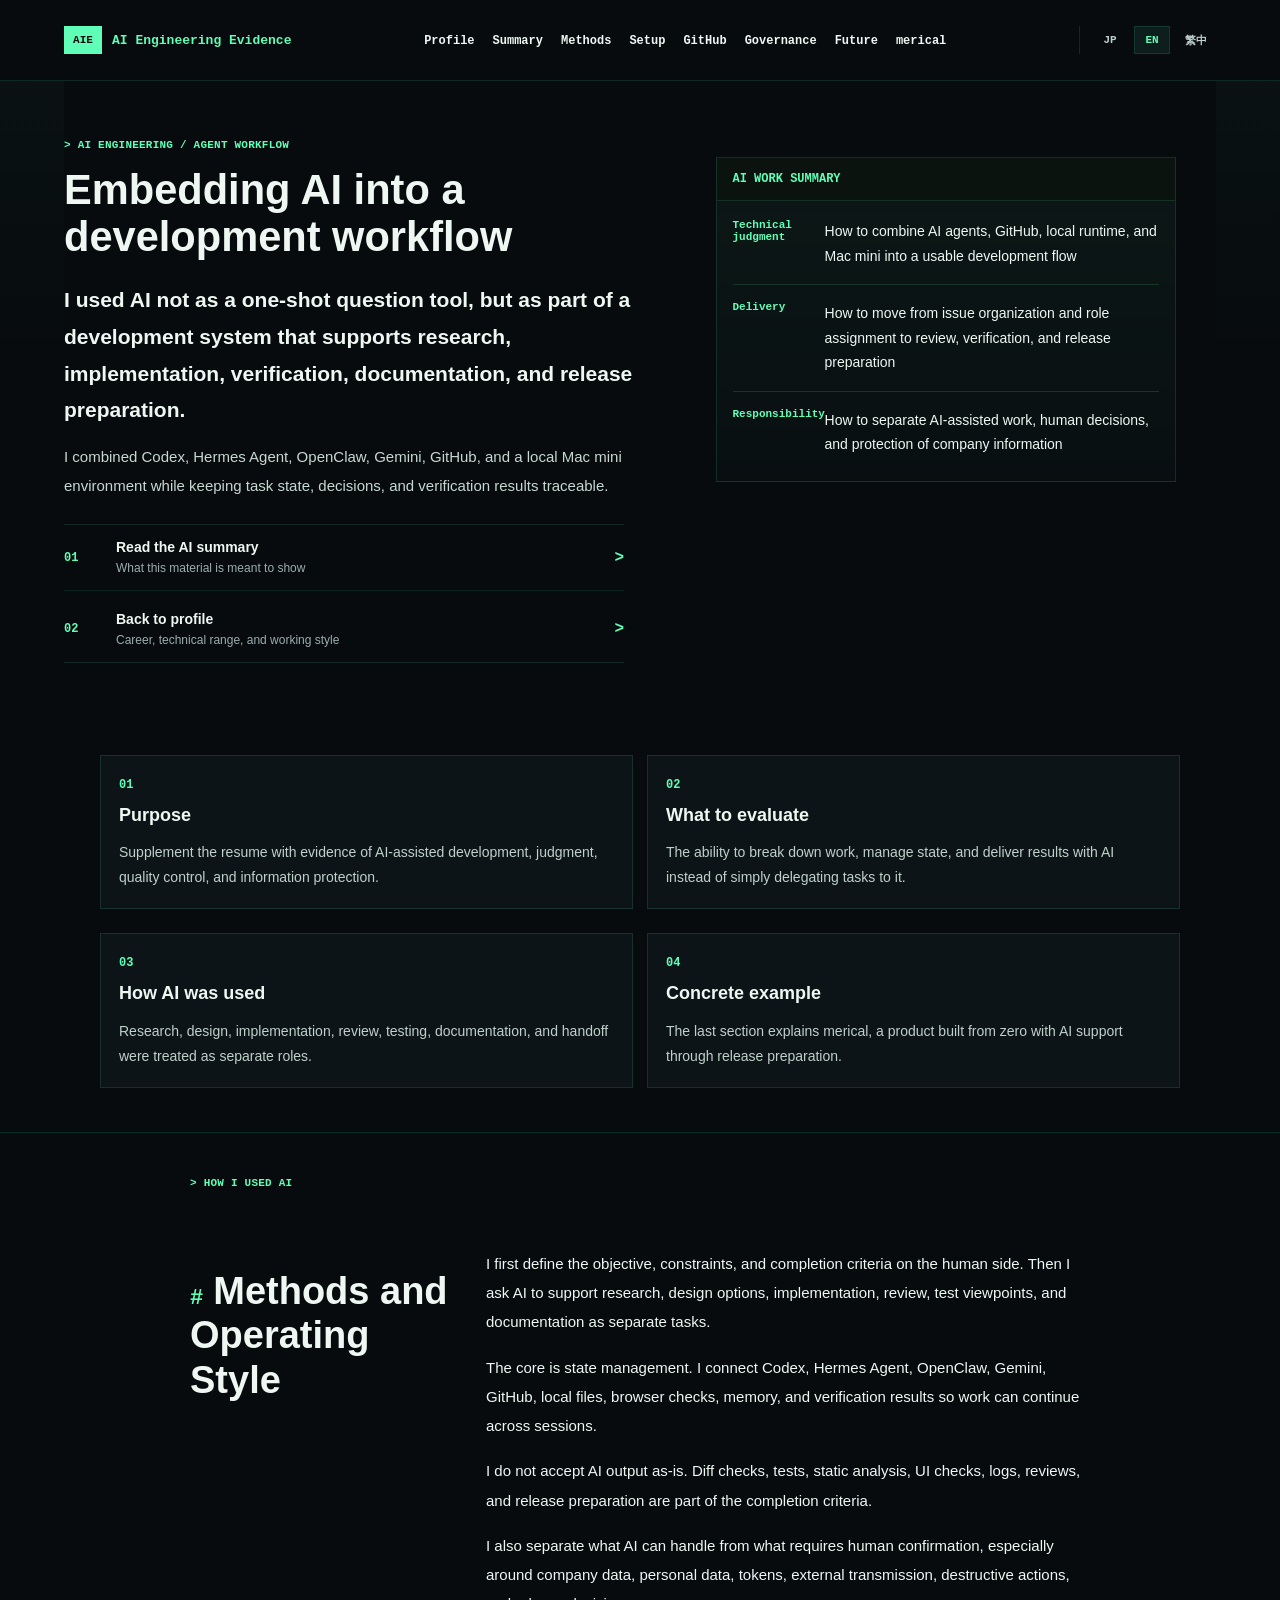
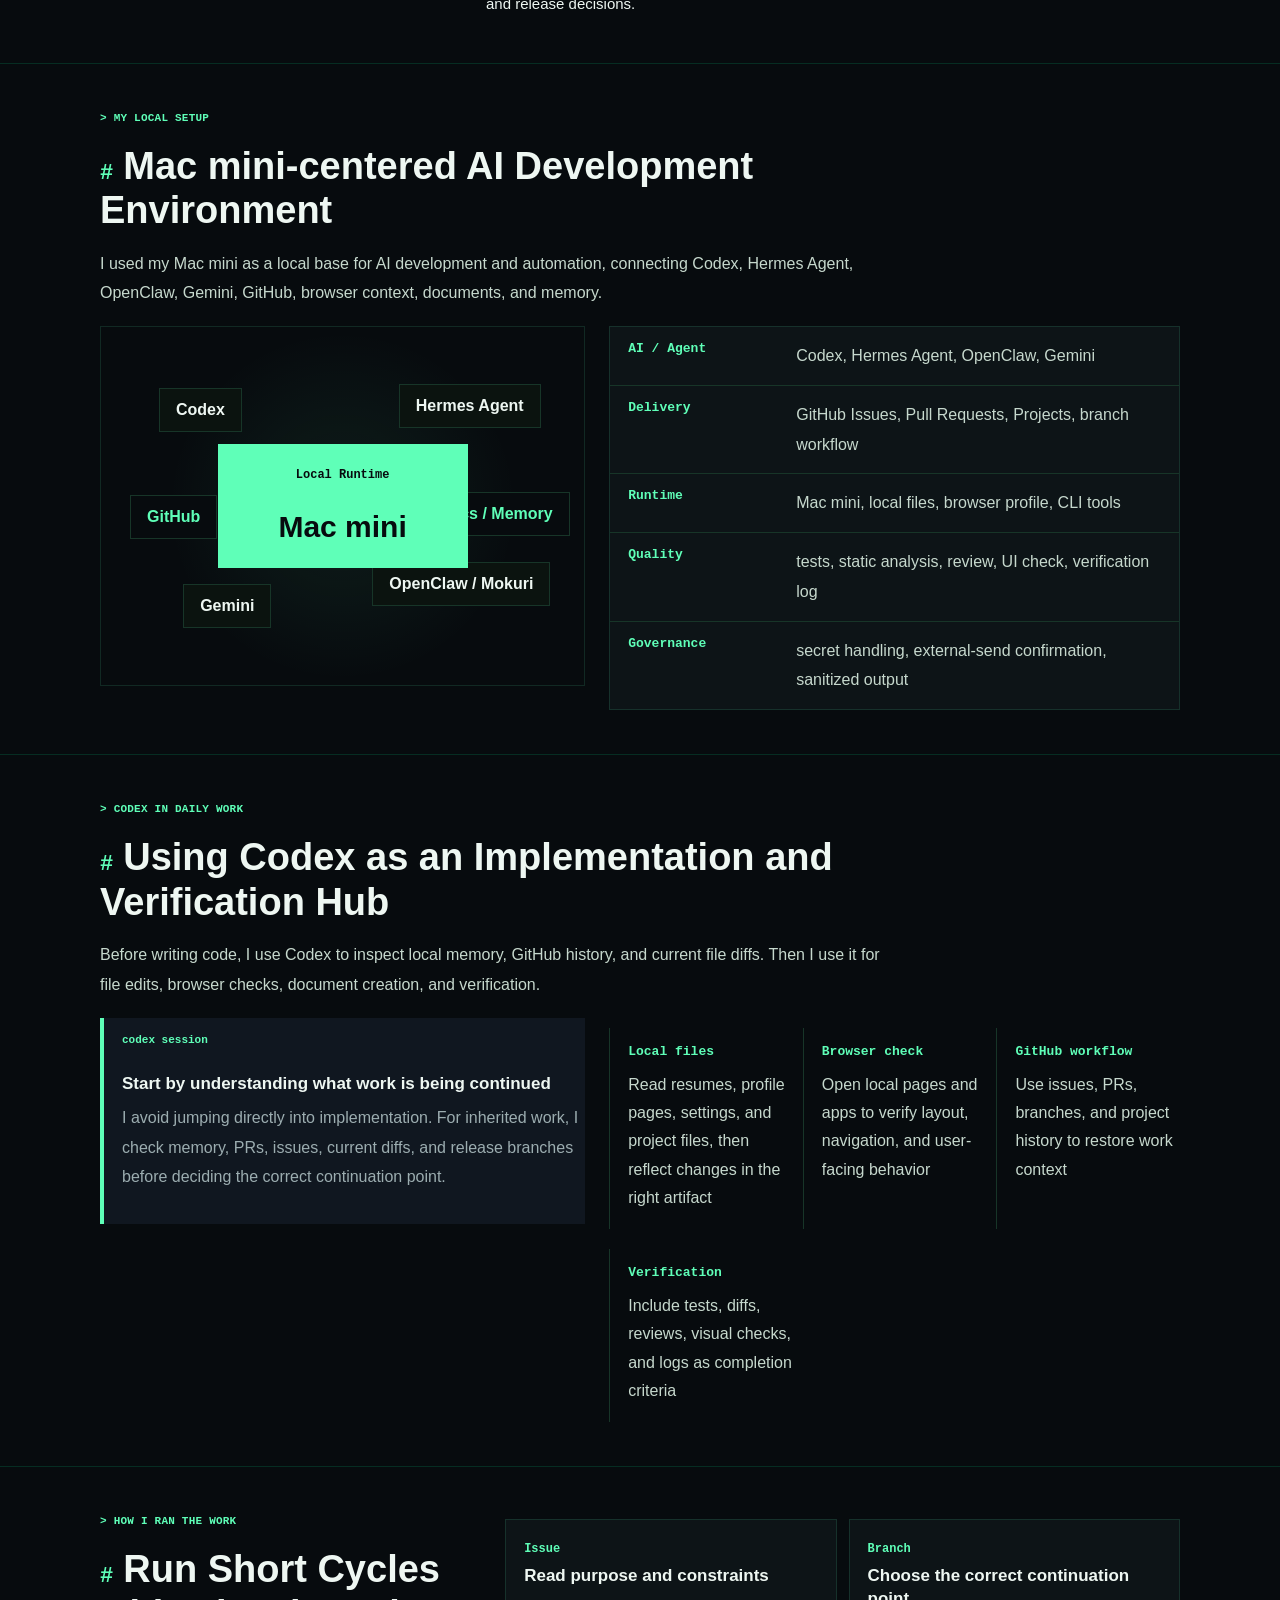
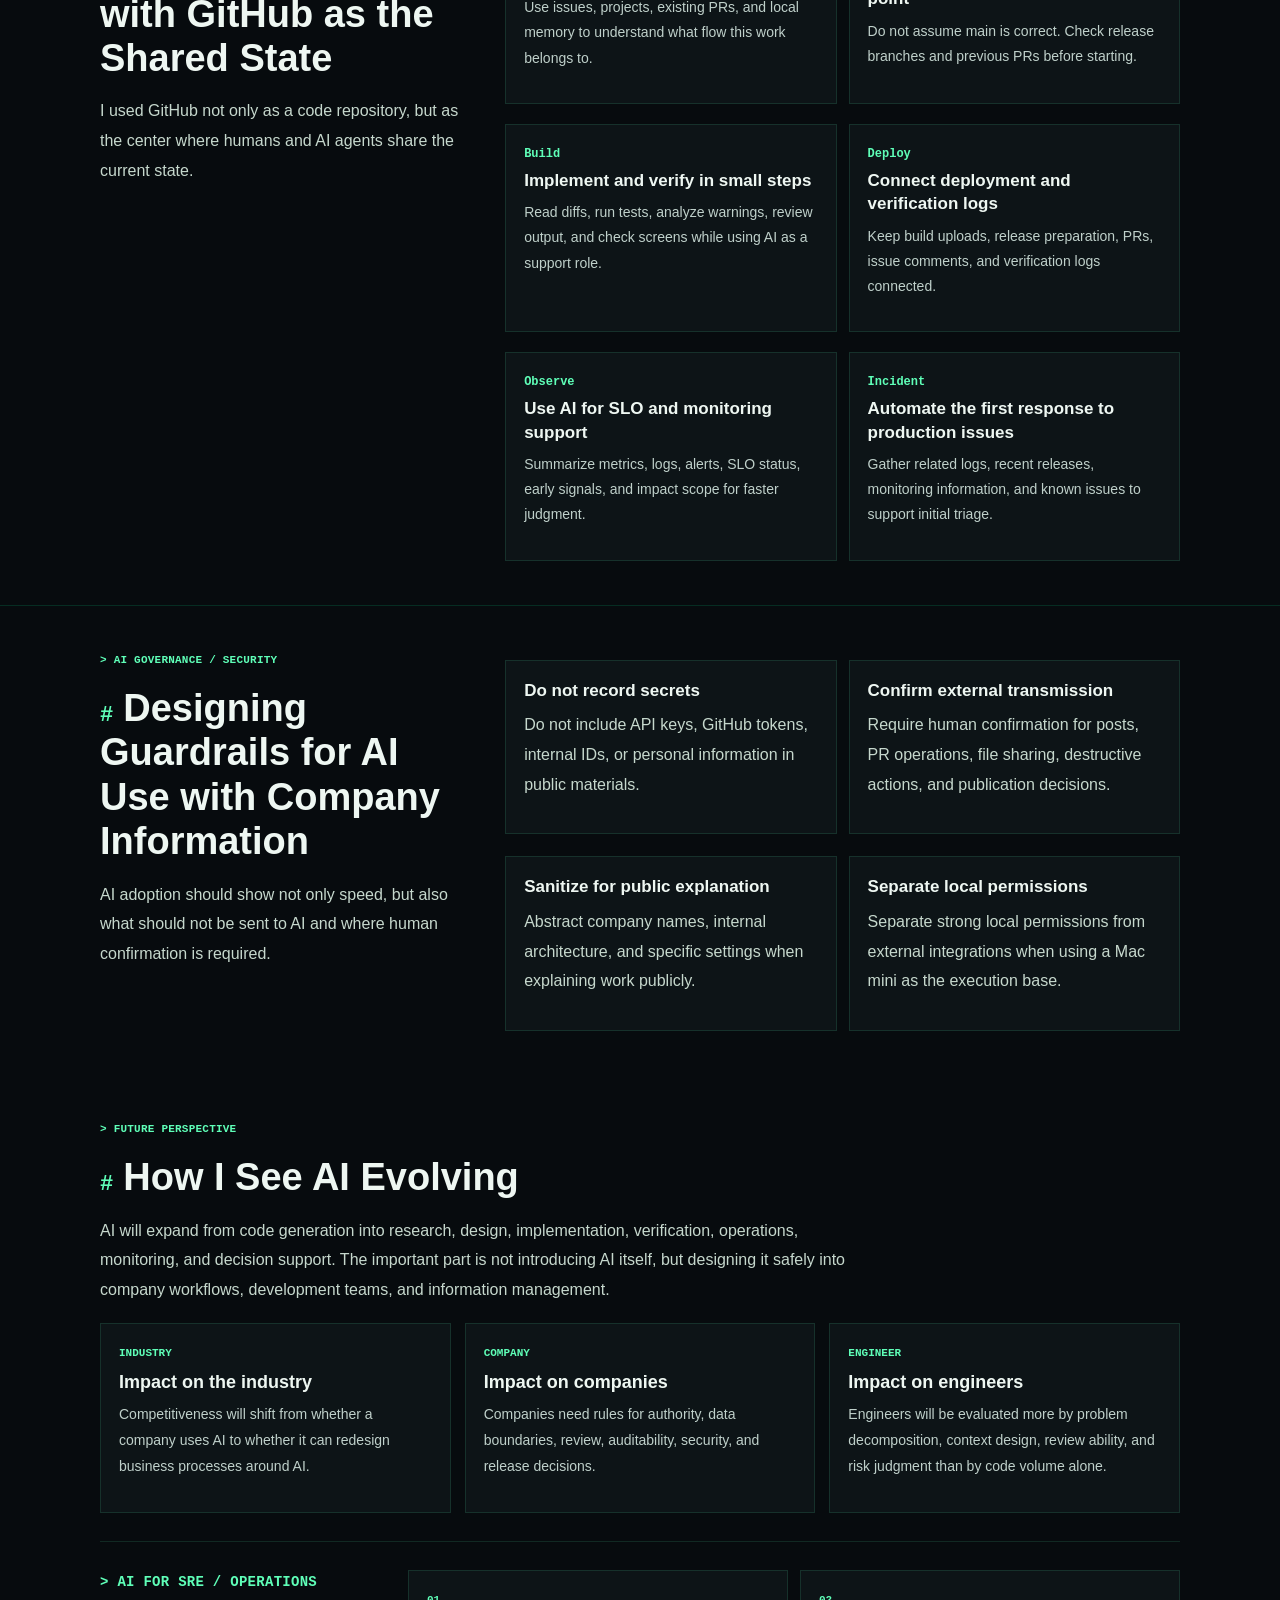
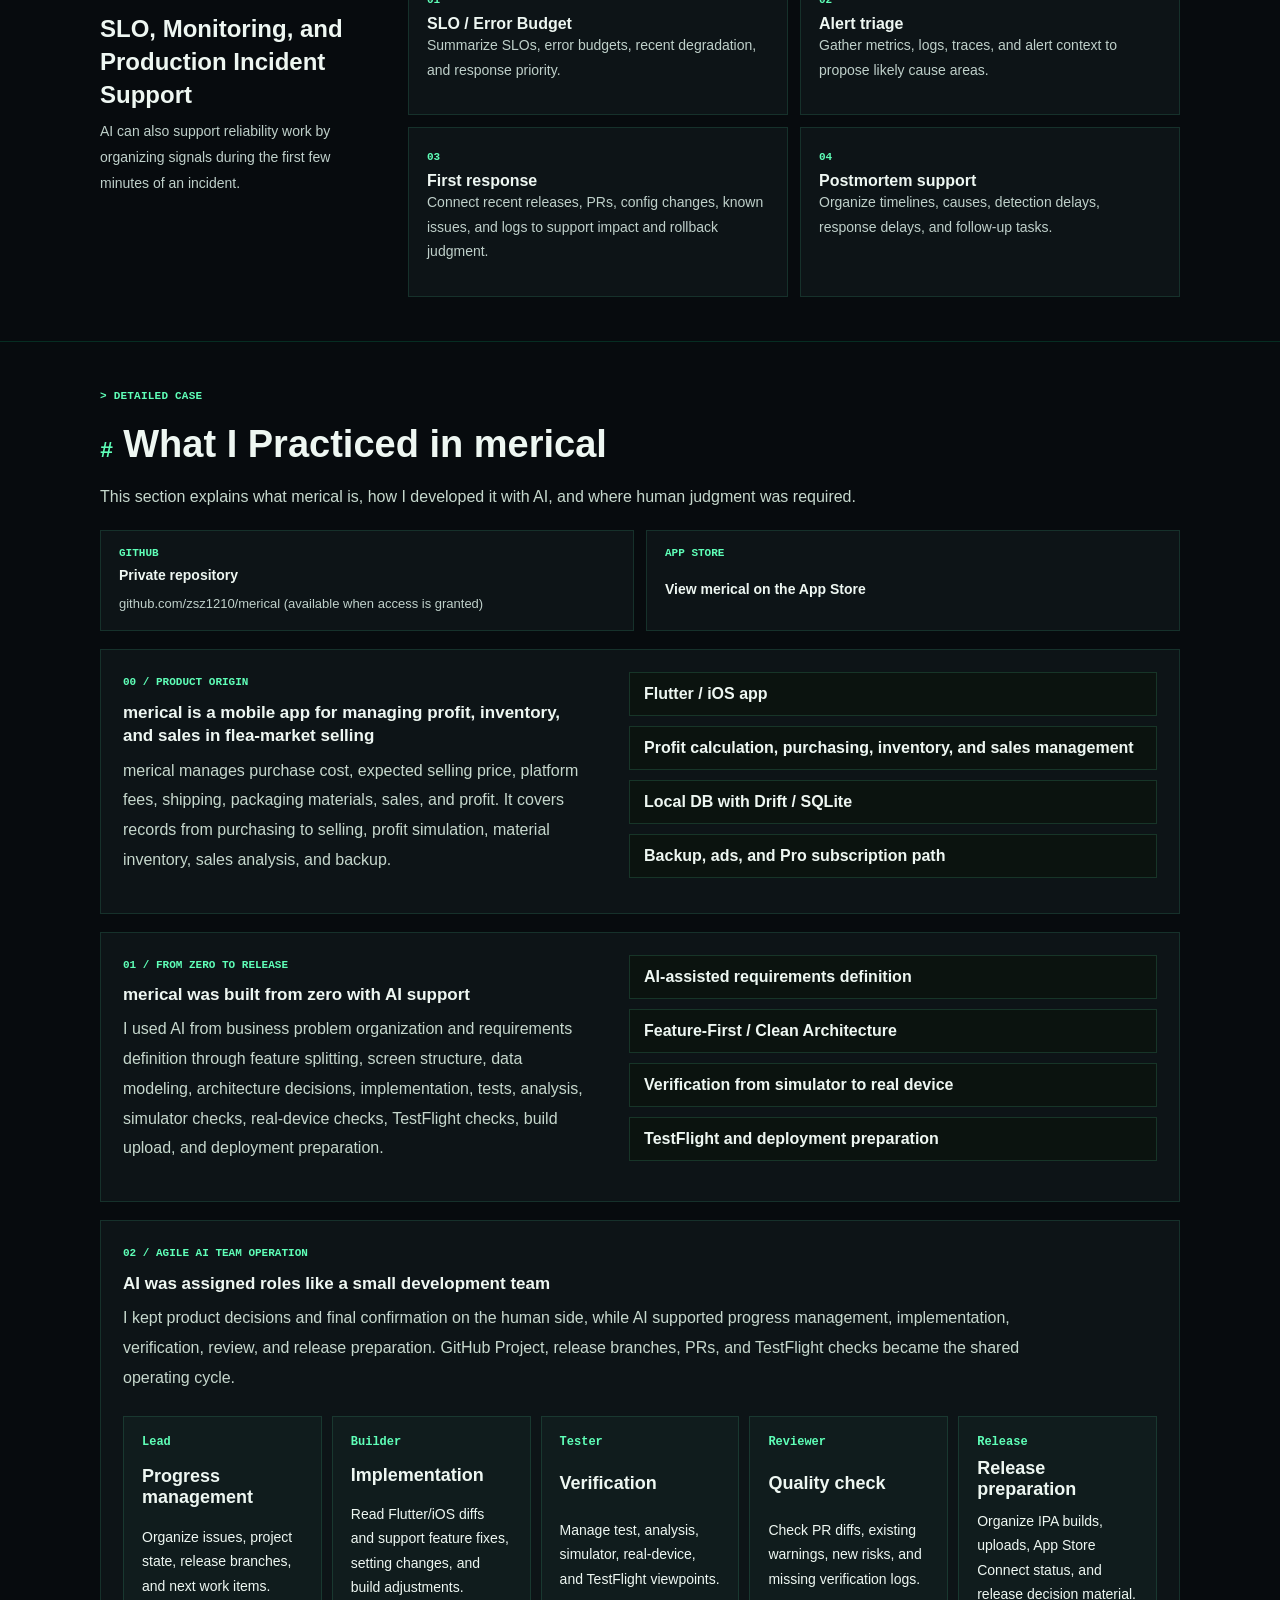
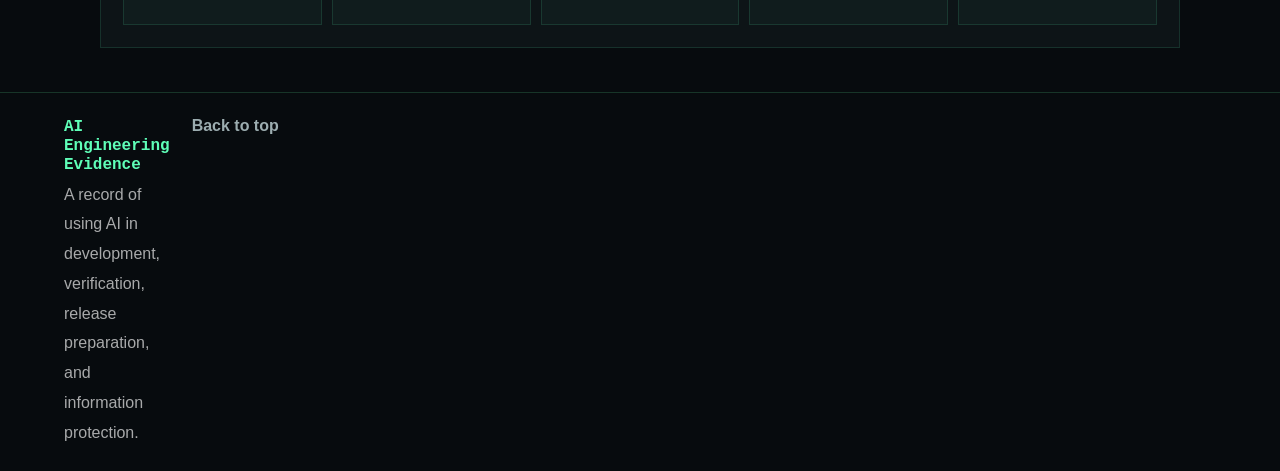
==== ai-en.html @ ec6e6b6d "Add English and Traditional Chinese pages" ====
<!doctype html>
<html lang="en">
  <head>
    <meta charset="utf-8">
    <meta name="viewport" content="width=device-width, initial-scale=1">
    <title>AI Engineering Evidence | Development Workflow and Practical Record</title>
    <meta
      name="description"
      content="A practical record of using AI agents, GitHub, Mac mini, Codex, and local workflows to support development, quality verification, releases, and information protection."
    >
    <meta name="robots" content="noindex,nofollow">
    <link rel="stylesheet" href="./styles.css?v=2">
  </head>
  <body class="portfolio-redesign ai-redesign lang-en">
    <header class="site-header">
      <a class="brand" href="./index-en.html" aria-label="Back to profile">
        <span class="brand-mark">AIE</span>
        <span>AI Engineering Evidence</span>
      </a>
      <nav class="nav" aria-label="Primary navigation">
        <a href="./index-en.html">Profile</a>
        <a href="#summary">Summary</a>
        <a href="#methods">Methods</a>
        <a href="#architecture">Setup</a>
        <a href="#delivery">GitHub</a>
        <a href="#governance">Governance</a>
        <a href="#future">Future</a>
        <a href="#cases">merical</a>
      </nav>
      <nav class="language-switch" aria-label="Language switch">
        <a href="./ai.html">JP</a>
        <a aria-current="page" href="./ai-en.html">EN</a>
        <a href="./ai-zh.html">繁中</a>
      </nav>
    </header>

    <main id="top">
      <section class="hero" aria-labelledby="hero-title">
        <div class="hero-copy">
          <p class="eyebrow">AI Engineering / Agent Workflow</p>
          <h1 id="hero-title">Embedding AI into a development workflow</h1>
          <p class="hero-intro">
            I used AI not as a one-shot question tool, but as part of a development system
            that supports research, implementation, verification, documentation, and release preparation.
          </p>
          <p class="lead">
            I combined Codex, Hermes Agent, OpenClaw, Gemini, GitHub, and a local Mac mini environment
            while keeping task state, decisions, and verification results traceable.
          </p>
          <nav class="profile-entry" aria-label="Recommended reading order">
            <a href="#summary">
              <span>01</span>
              <strong>Read the AI summary</strong>
              <small>What this material is meant to show</small>
            </a>
            <a href="./index-en.html">
              <span>02</span>
              <strong>Back to profile</strong>
              <small>Career, technical range, and working style</small>
            </a>
          </nav>
        </div>

        <aside class="terminal-panel" aria-label="AI workflow summary">
          <div class="terminal-bar">
            <strong>ai work summary</strong>
          </div>
          <dl class="worklog-list">
            <div>
              <dt>Technical judgment</dt>
              <dd>How to combine AI agents, GitHub, local runtime, and Mac mini into a usable development flow</dd>
            </div>
            <div>
              <dt>Delivery</dt>
              <dd>How to move from issue organization and role assignment to review, verification, and release preparation</dd>
            </div>
            <div>
              <dt>Responsibility</dt>
              <dd>How to separate AI-assisted work, human decisions, and protection of company information</dd>
            </div>
          </dl>
        </aside>
      </section>

      <section id="summary" class="signal-band" aria-label="Material summary">
        <article>
          <span>01</span>
          <strong>Purpose</strong>
          <p>Supplement the resume with evidence of AI-assisted development, judgment, quality control, and information protection.</p>
        </article>
        <article>
          <span>02</span>
          <strong>What to evaluate</strong>
          <p>The ability to break down work, manage state, and deliver results with AI instead of simply delegating tasks to it.</p>
        </article>
        <article>
          <span>03</span>
          <strong>How AI was used</strong>
          <p>Research, design, implementation, review, testing, documentation, and handoff were treated as separate roles.</p>
        </article>
        <article>
          <span>04</span>
          <strong>Concrete example</strong>
          <p>The last section explains merical, a product built from zero with AI support through release preparation.</p>
        </article>
      </section>

      <section id="methods" class="section overview-section" aria-labelledby="methods-title">
        <div class="section-inner reading-layout">
          <p class="eyebrow">How I used AI</p>
          <h2 id="methods-title">Methods and Operating Style</h2>
          <div class="article-body">
            <p>
              I first define the objective, constraints, and completion criteria on the human side.
              Then I ask AI to support research, design options, implementation, review, test viewpoints, and documentation as separate tasks.
            </p>
            <p>
              The core is state management. I connect Codex, Hermes Agent, OpenClaw, Gemini, GitHub,
              local files, browser checks, memory, and verification results so work can continue across sessions.
            </p>
            <p>
              I do not accept AI output as-is. Diff checks, tests, static analysis, UI checks, logs,
              reviews, and release preparation are part of the completion criteria.
            </p>
            <p>
              I also separate what AI can handle from what requires human confirmation, especially around company data,
              personal data, tokens, external transmission, destructive actions, and release decisions.
            </p>
          </div>
        </div>
      </section>

      <section id="architecture" class="section architecture-section" aria-labelledby="architecture-title">
        <div class="section-inner">
          <div class="section-heading wide">
            <p class="eyebrow">My local setup</p>
            <h2 id="architecture-title">Mac mini-centered AI Development Environment</h2>
            <p>
              I used my Mac mini as a local base for AI development and automation,
              connecting Codex, Hermes Agent, OpenClaw, Gemini, GitHub, browser context, documents, and memory.
            </p>
          </div>

          <div class="architecture-grid">
            <figure class="system-map" aria-label="AI development architecture map">
              <div class="map-core">
                <span>Local Runtime</span>
                <strong>Mac mini</strong>
              </div>
              <div class="map-item item-a">Codex</div>
              <div class="map-item item-b">Hermes Agent</div>
              <div class="map-item item-c">OpenClaw / Mokuri</div>
              <div class="map-item item-d">Gemini</div>
              <div class="map-item item-e">GitHub</div>
              <div class="map-item item-f">Docs / Memory</div>
            </figure>

            <div class="stack-table" role="table" aria-label="AI workflow stack">
              <div role="row">
                <strong role="cell">AI / Agent</strong>
                <span role="cell">Codex, Hermes Agent, OpenClaw, Gemini</span>
              </div>
              <div role="row">
                <strong role="cell">Delivery</strong>
                <span role="cell">GitHub Issues, Pull Requests, Projects, branch workflow</span>
              </div>
              <div role="row">
                <strong role="cell">Runtime</strong>
                <span role="cell">Mac mini, local files, browser profile, CLI tools</span>
              </div>
              <div role="row">
                <strong role="cell">Quality</strong>
                <span role="cell">tests, static analysis, review, UI check, verification log</span>
              </div>
              <div role="row">
                <strong role="cell">Governance</strong>
                <span role="cell">secret handling, external-send confirmation, sanitized output</span>
              </div>
            </div>
          </div>
        </div>
      </section>

      <section id="codex" class="section codex-section" aria-labelledby="codex-title">
        <div class="section-inner">
          <div class="section-heading wide">
            <p class="eyebrow">Codex in daily work</p>
            <h2 id="codex-title">Using Codex as an Implementation and Verification Hub</h2>
            <p>
              Before writing code, I use Codex to inspect local memory, GitHub history, and current file diffs.
              Then I use it for file edits, browser checks, document creation, and verification.
            </p>
          </div>

          <div class="codex-layout">
            <article class="codex-card primary-card">
              <span class="file-label">codex session</span>
              <h3>Start by understanding what work is being continued</h3>
              <p>
                I avoid jumping directly into implementation. For inherited work, I check memory, PRs, issues,
                current diffs, and release branches before deciding the correct continuation point.
              </p>
            </article>

            <div class="codex-uses">
              <article>
                <strong>Local files</strong>
                <span>Read resumes, profile pages, settings, and project files, then reflect changes in the right artifact</span>
              </article>
              <article>
                <strong>Browser check</strong>
                <span>Open local pages and apps to verify layout, navigation, and user-facing behavior</span>
              </article>
              <article>
                <strong>GitHub workflow</strong>
                <span>Use issues, PRs, branches, and project history to restore work context</span>
              </article>
              <article>
                <strong>Verification</strong>
                <span>Include tests, diffs, reviews, visual checks, and logs as completion criteria</span>
              </article>
            </div>
          </div>
        </div>
      </section>

      <section id="delivery" class="section delivery-section" aria-labelledby="delivery-title">
        <div class="section-inner two-column">
          <div class="section-heading sticky-note">
            <p class="eyebrow">How I ran the work</p>
            <h2 id="delivery-title">Run Short Cycles with GitHub as the Shared State</h2>
            <p>
              I used GitHub not only as a code repository, but as the center where humans and AI agents share the current state.
            </p>
          </div>

          <ol class="workflow">
            <li>
              <span>Issue</span>
              <h3>Read purpose and constraints</h3>
              <p>Use issues, projects, existing PRs, and local memory to understand what flow this work belongs to.</p>
            </li>
            <li>
              <span>Branch</span>
              <h3>Choose the correct continuation point</h3>
              <p>Do not assume main is correct. Check release branches and previous PRs before starting.</p>
            </li>
            <li>
              <span>Build</span>
              <h3>Implement and verify in small steps</h3>
              <p>Read diffs, run tests, analyze warnings, review output, and check screens while using AI as a support role.</p>
            </li>
            <li>
              <span>Deploy</span>
              <h3>Connect deployment and verification logs</h3>
              <p>Keep build uploads, release preparation, PRs, issue comments, and verification logs connected.</p>
            </li>
            <li>
              <span>Observe</span>
              <h3>Use AI for SLO and monitoring support</h3>
              <p>Summarize metrics, logs, alerts, SLO status, early signals, and impact scope for faster judgment.</p>
            </li>
            <li>
              <span>Incident</span>
              <h3>Automate the first response to production issues</h3>
              <p>Gather related logs, recent releases, monitoring information, and known issues to support initial triage.</p>
            </li>
          </ol>
        </div>
      </section>

      <section id="governance" class="section governance-section" aria-labelledby="governance-title">
        <div class="section-inner two-column">
          <div class="section-heading sticky-note">
            <p class="eyebrow">AI governance / security</p>
            <h2 id="governance-title">Designing Guardrails for AI Use with Company Information</h2>
            <p>
              AI adoption should show not only speed, but also what should not be sent to AI
              and where human confirmation is required.
            </p>
          </div>

          <div class="rule-list">
            <article>
              <h3>Do not record secrets</h3>
              <p>Do not include API keys, GitHub tokens, internal IDs, or personal information in public materials.</p>
            </article>
            <article>
              <h3>Confirm external transmission</h3>
              <p>Require human confirmation for posts, PR operations, file sharing, destructive actions, and publication decisions.</p>
            </article>
            <article>
              <h3>Sanitize for public explanation</h3>
              <p>Abstract company names, internal architecture, and specific settings when explaining work publicly.</p>
            </article>
            <article>
              <h3>Separate local permissions</h3>
              <p>Separate strong local permissions from external integrations when using a Mac mini as the execution base.</p>
            </article>
          </div>
        </div>
      </section>

      <section id="future" class="section future-section" aria-labelledby="future-title">
        <div class="section-inner">
          <div class="section-heading wide">
            <p class="eyebrow">Future perspective</p>
            <h2 id="future-title">How I See AI Evolving</h2>
            <p>
              AI will expand from code generation into research, design, implementation, verification,
              operations, monitoring, and decision support. The important part is not introducing AI itself,
              but designing it safely into company workflows, development teams, and information management.
            </p>
          </div>

          <div class="future-grid">
            <article>
              <span>Industry</span>
              <h3>Impact on the industry</h3>
              <p>Competitiveness will shift from whether a company uses AI to whether it can redesign business processes around AI.</p>
            </article>
            <article>
              <span>Company</span>
              <h3>Impact on companies</h3>
              <p>Companies need rules for authority, data boundaries, review, auditability, security, and release decisions.</p>
            </article>
            <article>
              <span>Engineer</span>
              <h3>Impact on engineers</h3>
              <p>Engineers will be evaluated more by problem decomposition, context design, review ability, and risk judgment than by code volume alone.</p>
            </article>
          </div>

          <div class="future-sre">
            <div class="section-heading">
              <p class="eyebrow">AI for SRE / Operations</p>
              <h3>SLO, Monitoring, and Production Incident Support</h3>
              <p>
                AI can also support reliability work by organizing signals during the first few minutes of an incident.
              </p>
            </div>

            <div class="sre-use-cases">
              <article>
                <span>01</span>
                <h4>SLO / Error Budget</h4>
                <p>Summarize SLOs, error budgets, recent degradation, and response priority.</p>
              </article>
              <article>
                <span>02</span>
                <h4>Alert triage</h4>
                <p>Gather metrics, logs, traces, and alert context to propose likely cause areas.</p>
              </article>
              <article>
                <span>03</span>
                <h4>First response</h4>
                <p>Connect recent releases, PRs, config changes, known issues, and logs to support impact and rollback judgment.</p>
              </article>
              <article>
                <span>04</span>
                <h4>Postmortem support</h4>
                <p>Organize timelines, causes, detection delays, response delays, and follow-up tasks.</p>
              </article>
            </div>
          </div>
        </div>
      </section>

      <section id="cases" class="section cases-section" aria-labelledby="cases-title">
        <div class="section-inner">
          <div class="section-heading wide">
            <p class="eyebrow">Detailed case</p>
            <h2 id="cases-title">What I Practiced in merical</h2>
            <p>
              This section explains what merical is, how I developed it with AI, and where human judgment was required.
            </p>
          </div>

          <div class="case-stack">
            <div class="case-links" aria-label="merical related links">
              <div class="repo-note">
                <span>GitHub</span>
                <strong>Private repository</strong>
                <em>github.com/zsz1210/merical (available when access is granted)</em>
              </div>
              <a href="https://apps.apple.com/jp/app/%E3%83%A1%E3%83%AA%E3%82%AB%E3%83%AB/id6758891621">
                <span>App Store</span>
                <strong>View merical on the App Store</strong>
              </a>
            </div>

            <article class="case-detail">
              <div>
                <p class="case-kicker">00 / Product origin</p>
                <h3>merical is a mobile app for managing profit, inventory, and sales in flea-market selling</h3>
                <p>
                  merical manages purchase cost, expected selling price, platform fees, shipping, packaging materials,
                  sales, and profit. It covers records from purchasing to selling, profit simulation,
                  material inventory, sales analysis, and backup.
                </p>
              </div>
              <ul class="case-facts">
                <li>Flutter / iOS app</li>
                <li>Profit calculation, purchasing, inventory, and sales management</li>
                <li>Local DB with Drift / SQLite</li>
                <li>Backup, ads, and Pro subscription path</li>
              </ul>
            </article>

            <article class="case-detail">
              <div>
                <p class="case-kicker">01 / From zero to release</p>
                <h3>merical was built from zero with AI support</h3>
                <p>
                  I used AI from business problem organization and requirements definition through feature splitting,
                  screen structure, data modeling, architecture decisions, implementation, tests, analysis,
                  simulator checks, real-device checks, TestFlight checks, build upload, and deployment preparation.
                </p>
              </div>
              <ul class="case-facts">
                <li>AI-assisted requirements definition</li>
                <li>Feature-First / Clean Architecture</li>
                <li>Verification from simulator to real device</li>
                <li>TestFlight and deployment preparation</li>
              </ul>
            </article>

            <article class="agile-case">
              <div class="agile-copy">
                <p class="case-kicker">02 / Agile AI team operation</p>
                <h3>AI was assigned roles like a small development team</h3>
                <p>
                  I kept product decisions and final confirmation on the human side, while AI supported progress management,
                  implementation, verification, review, and release preparation. GitHub Project, release branches,
                  PRs, and TestFlight checks became the shared operating cycle.
                </p>
              </div>

              <div class="role-grid" aria-label="AI team roles">
                <article>
                  <span>Lead</span>
                  <strong>Progress management</strong>
                  <p>Organize issues, project state, release branches, and next work items.</p>
                </article>
                <article>
                  <span>Builder</span>
                  <strong>Implementation</strong>
                  <p>Read Flutter/iOS diffs and support feature fixes, setting changes, and build adjustments.</p>
                </article>
                <article>
                  <span>Tester</span>
                  <strong>Verification</strong>
                  <p>Manage test, analysis, simulator, real-device, and TestFlight viewpoints.</p>
                </article>
                <article>
                  <span>Reviewer</span>
                  <strong>Quality check</strong>
                  <p>Check PR diffs, existing warnings, new risks, and missing verification logs.</p>
                </article>
                <article>
                  <span>Release</span>
                  <strong>Release preparation</strong>
                  <p>Organize IPA builds, uploads, App Store Connect status, and release decision material.</p>
                </article>
              </div>
            </article>
          </div>
        </div>
      </section>
    </main>

    <footer class="footer">
      <div>
        <strong>AI Engineering Evidence</strong>
        <p>A record of using AI in development, verification, release preparation, and information protection.</p>
      </div>
      <a href="#top">Back to top</a>
    </footer>
  </body>
</html>
---- styles.css ----
:root {
  color-scheme: light;
  --ink: #18212a;
  --text: #2e3a43;
  --muted: #66727b;
  --paper: #f6f5f0;
  --surface: #ffffff;
  --soft: #eef2f0;
  --line: #d7dedb;
  --line-strong: #b7c4bf;
  --accent: #27665d;
  --accent-soft: #e5f0ed;
  --rust: #9b5139;
  --slate: #24313a;
  --mono: "SFMono-Regular", Consolas, "Liberation Mono", Menlo, monospace;
  --shadow: 0 14px 34px rgba(24, 33, 42, 0.08);
}

* {
  box-sizing: border-box;
}

html {
  scroll-behavior: smooth;
  scroll-padding-top: 88px;
}

body {
  margin: 0;
  color: var(--ink);
  background: var(--paper);
  font-family:
    -apple-system, BlinkMacSystemFont, "Hiragino Sans", "Hiragino Kaku Gothic ProN",
    "Yu Gothic", Meiryo, sans-serif;
  letter-spacing: 0;
}

a {
  color: inherit;
  text-decoration: none;
}

.site-header {
  position: sticky;
  top: 0;
  z-index: 30;
  display: flex;
  align-items: center;
  justify-content: space-between;
  min-height: 66px;
  padding: 0 5vw;
  background: rgba(246, 245, 240, 0.94);
  border-bottom: 1px solid var(--line);
  backdrop-filter: blur(16px);
}

.brand {
  display: inline-flex;
  align-items: center;
  gap: 12px;
  font-weight: 800;
}

.brand-mark {
  display: grid;
  width: 42px;
  height: 32px;
  place-items: center;
  color: var(--surface);
  background: var(--slate);
  border-radius: 6px;
  font-family: var(--mono);
  font-size: 12px;
  font-weight: 900;
}

.nav {
  display: flex;
  gap: clamp(14px, 2.4vw, 28px);
  color: var(--muted);
  font-size: 13px;
  font-weight: 800;
}

.nav a {
  border-bottom: 2px solid transparent;
  padding: 24px 0 20px;
}

.nav a:hover {
  color: var(--ink);
  border-bottom-color: var(--accent);
}

.hero {
  display: grid;
  grid-template-columns: minmax(0, 1fr) minmax(340px, 0.76fr);
  gap: clamp(30px, 6vw, 76px);
  align-items: center;
  min-height: calc(100svh - 66px);
  padding: clamp(54px, 8vw, 98px) 5vw clamp(42px, 7vw, 78px);
  background:
    linear-gradient(90deg, rgba(215, 222, 219, 0.55) 1px, transparent 1px),
    linear-gradient(rgba(215, 222, 219, 0.55) 1px, transparent 1px),
    var(--paper);
  background-size: 44px 44px, 44px 44px, auto;
}

.hero-copy {
  max-width: 820px;
}

.eyebrow {
  margin: 0 0 14px;
  color: var(--rust);
  font-family: var(--mono);
  font-size: 12px;
  font-weight: 900;
  letter-spacing: 0;
  text-transform: uppercase;
}

h1,
h2,
h3,
p {
  margin-top: 0;
}

h1 {
  max-width: 760px;
  margin-bottom: 24px;
  font-size: clamp(42px, 5vw, 66px);
  line-height: 1.05;
  letter-spacing: 0;
}

h2 {
  margin-bottom: 18px;
  font-size: clamp(28px, 3.6vw, 46px);
  line-height: 1.17;
  letter-spacing: 0;
}

h3 {
  margin-bottom: 12px;
  font-size: 21px;
  line-height: 1.38;
  letter-spacing: 0;
}

.lead {
  max-width: 760px;
  margin-bottom: 28px;
  color: var(--text);
  font-size: clamp(17px, 1.8vw, 20px);
  line-height: 1.9;
}

.hero-actions {
  display: flex;
  flex-wrap: wrap;
  gap: 12px;
}

.button {
  display: inline-flex;
  align-items: center;
  justify-content: center;
  min-height: 46px;
  padding: 0 18px;
  border: 1px solid var(--accent);
  border-radius: 6px;
  font-weight: 900;
}

.button.primary {
  color: var(--surface);
  background: var(--accent);
}

.button.secondary {
  color: var(--accent);
  background: rgba(255, 255, 255, 0.72);
}

.terminal-panel {
  overflow: hidden;
  margin: 0;
  background: var(--surface);
  border: 1px solid var(--line);
  border-radius: 8px;
  box-shadow: var(--shadow);
}

.terminal-bar {
  display: flex;
  align-items: center;
  min-height: 48px;
  padding: 0 20px;
  background: var(--soft);
  border-bottom: 1px solid var(--line);
}

.terminal-bar span {
  display: none;
}

.terminal-bar strong {
  color: var(--accent);
  font-family: var(--mono);
  font-size: 12px;
  text-transform: uppercase;
}

.terminal-panel pre,
.terminal-panel code {
  display: none;
}

.worklog-list {
  display: grid;
  gap: 0;
  margin: 0;
}

.worklog-list div {
  display: grid;
  grid-template-columns: 150px minmax(0, 1fr);
  gap: 18px;
  padding: 22px;
  border-bottom: 1px solid var(--line);
}

.worklog-list div:last-child {
  border-bottom: 0;
}

.worklog-list dt {
  color: var(--accent);
  font-family: var(--mono);
  font-size: 12px;
  font-weight: 900;
}

.worklog-list dd {
  margin: 0;
  color: var(--text);
  line-height: 1.75;
}

.stats-band {
  display: grid;
  grid-template-columns: repeat(4, minmax(0, 1fr));
  border-top: 1px solid var(--line);
  border-bottom: 1px solid var(--line);
  background: var(--surface);
}

.stat {
  min-height: 108px;
  padding: 22px 5vw;
  border-right: 1px solid var(--line);
}

.stat strong {
  display: block;
  margin-bottom: 8px;
  font-family: var(--mono);
  font-size: 14px;
}

.stat span {
  color: var(--muted);
  line-height: 1.7;
}

.section {
  padding: clamp(70px, 9vw, 116px) 5vw;
}

.section-inner {
  width: min(1180px, 100%);
  margin: 0 auto;
}

.two-column {
  display: grid;
  grid-template-columns: minmax(280px, 0.82fr) minmax(0, 1.18fr);
  gap: clamp(32px, 6vw, 78px);
  align-items: start;
}

.sticky-note {
  position: sticky;
  top: 92px;
}

.section-heading {
  max-width: 760px;
}

.section-heading.wide {
  max-width: 940px;
  margin-bottom: 34px;
}

.section-heading p,
.article-body p,
.principle-list p,
.stack-table span,
.workflow p,
.doc-grid p,
.case-detail p,
.agile-copy p,
.rule-list p,
.footer p {
  color: var(--muted);
  line-height: 1.86;
}

.overview-section {
  background: var(--surface);
  border-top: 1px solid var(--line);
  border-bottom: 1px solid var(--line);
}

.reading-layout {
  max-width: 980px;
}

.reading-layout h2 {
  max-width: 860px;
}

.article-body {
  display: grid;
  gap: 18px;
  max-width: 880px;
  padding-top: 8px;
}

.article-body p {
  margin: 0;
  color: var(--text);
  font-size: 18px;
}

.principle-list {
  display: grid;
  gap: 14px;
}

.principle-list article {
  display: grid;
  grid-template-columns: 58px minmax(0, 1fr);
  gap: 20px;
  padding: 24px;
  background: var(--surface);
  border: 1px solid var(--line);
  border-radius: 8px;
}

.principle-list article span {
  color: var(--rust);
  font-family: var(--mono);
  font-weight: 900;
}

.principle-list h3,
.principle-list p {
  grid-column: 2;
}

.architecture-section,
.delivery-section {
  background: var(--surface);
  border-top: 1px solid var(--line);
  border-bottom: 1px solid var(--line);
}

.architecture-grid {
  display: grid;
  grid-template-columns: minmax(0, 1fr) minmax(330px, 0.8fr);
  gap: 22px;
  align-items: stretch;
}

.system-map {
  position: relative;
  min-height: 500px;
  margin: 0;
  overflow: hidden;
  background:
    linear-gradient(rgba(39, 102, 93, 0.08) 1px, transparent 1px),
    linear-gradient(90deg, rgba(39, 102, 93, 0.08) 1px, transparent 1px),
    #f8faf8;
  background-size: 34px 34px, 34px 34px, auto;
  border: 1px solid var(--line);
  border-radius: 8px;
}

.system-map::before,
.system-map::after {
  position: absolute;
  inset: 14%;
  content: "";
  border: 1px solid rgba(39, 102, 93, 0.2);
  border-radius: 50%;
}

.system-map::after {
  inset: 28%;
}

.map-core,
.map-item {
  position: absolute;
  display: grid;
  place-items: center;
  min-height: 44px;
  padding: 10px 16px;
  border-radius: 6px;
  font-weight: 900;
}

.map-core {
  top: 50%;
  left: 50%;
  width: min(250px, 52vw);
  min-height: 124px;
  color: var(--surface);
  background: var(--accent);
  transform: translate(-50%, -50%);
  z-index: 3;
}

.map-core span {
  font-family: var(--mono);
  font-size: 12px;
}

.map-core strong {
  font-size: 30px;
}

.map-item {
  color: var(--text);
  background: rgba(255, 255, 255, 0.9);
  border: 1px solid var(--line-strong);
  box-shadow: 0 10px 26px rgba(24, 33, 42, 0.08);
}

.item-a {
  top: 17%;
  left: 12%;
}

.item-b {
  top: 16%;
  right: 9%;
}

.item-c {
  right: 7%;
  bottom: 22%;
}

.item-d {
  bottom: 16%;
  left: 17%;
}

.item-e {
  top: 47%;
  left: 6%;
  color: var(--surface);
  background: var(--rust);
}

.item-f {
  top: 46%;
  right: 3%;
  color: var(--surface);
  background: var(--slate);
}

.stack-table {
  display: grid;
  overflow: hidden;
  background: var(--surface);
  border: 1px solid var(--line);
  border-radius: 8px;
}

.stack-table div {
  display: grid;
  grid-template-columns: 130px minmax(0, 1fr);
  gap: 18px;
  padding: 18px 20px;
  border-bottom: 1px solid var(--line);
}

.stack-table div:last-child {
  border-bottom: 0;
}

.stack-table strong {
  color: var(--accent);
  font-family: var(--mono);
  font-size: 13px;
}

.workflow {
  display: grid;
  gap: 14px;
  margin: 0;
  padding: 0;
  list-style: none;
  counter-reset: step;
}

.workflow li {
  position: relative;
  padding: 24px 24px 24px 96px;
  background: var(--surface);
  border: 1px solid var(--line);
  border-radius: 8px;
}

.workflow li::before {
  position: absolute;
  top: 24px;
  left: 24px;
  display: grid;
  width: 48px;
  height: 48px;
  place-items: center;
  color: var(--surface);
  background: var(--accent);
  border-radius: 6px;
  content: counter(step, decimal-leading-zero);
  counter-increment: step;
  font-family: var(--mono);
  font-weight: 900;
}

.workflow span {
  display: inline-flex;
  margin-bottom: 8px;
  color: var(--accent);
  font-family: var(--mono);
  font-size: 12px;
  font-weight: 900;
}

.docs-section {
  background: var(--soft);
}

.codex-section {
  background: var(--paper);
}

.codex-layout {
  display: grid;
  grid-template-columns: minmax(0, 0.9fr) minmax(0, 1.1fr);
  gap: 18px;
  align-items: stretch;
}

.codex-card,
.codex-uses article,
.doc-grid article,
.rule-list article {
  padding: 24px;
  background: var(--surface);
  border: 1px solid var(--line);
  border-radius: 8px;
}

.codex-card.primary-card {
  display: flex;
  min-height: 300px;
  flex-direction: column;
  justify-content: flex-end;
  background: #fbfcfa;
  border-left: 5px solid var(--accent);
  color: var(--ink);
}

.codex-card.primary-card p {
  color: var(--muted);
  line-height: 1.86;
}

.codex-card.primary-card .file-label {
  color: var(--accent);
}

.codex-uses {
  display: grid;
  grid-template-columns: repeat(2, minmax(0, 1fr));
  gap: 18px;
}

.codex-uses article {
  display: grid;
  gap: 12px;
  align-content: start;
}

.codex-uses strong {
  color: var(--accent);
  font-family: var(--mono);
  font-size: 13px;
}

.codex-uses span {
  color: var(--muted);
  line-height: 1.78;
}

.codex-flow {
  display: grid;
  grid-template-columns: repeat(5, minmax(0, 1fr));
  gap: 10px;
  margin-top: 18px;
}

.codex-flow span {
  display: grid;
  min-height: 54px;
  place-items: center;
  padding: 10px;
  color: var(--accent);
  background: var(--accent-soft);
  border: 1px solid rgba(39, 102, 93, 0.22);
  border-radius: 6px;
  font-weight: 900;
  text-align: center;
}

.doc-grid {
  display: grid;
  grid-template-columns: repeat(4, minmax(0, 1fr));
  gap: 16px;
}

.file-label {
  display: inline-flex;
  margin-bottom: 26px;
  color: var(--accent);
  font-family: var(--mono);
  font-size: 12px;
  font-weight: 900;
}

.cases-section {
  background: var(--paper);
}

.case-stack {
  display: grid;
  gap: 18px;
}

.case-detail,
.agile-case,
.case-notes {
  padding: clamp(24px, 4vw, 34px);
  background: var(--surface);
  border: 1px solid var(--line);
  border-radius: 8px;
  box-shadow: 0 10px 26px rgba(24, 33, 42, 0.06);
}

.case-notes h4 {
  margin: 0 0 10px;
  color: var(--ink);
  font-size: 18px;
  line-height: 1.45;
}

.note-columns {
  display: grid;
  grid-template-columns: repeat(2, minmax(0, 1fr));
  gap: 22px 26px;
  margin-top: 24px;
}

.note-columns div {
  padding-top: 18px;
  border-top: 1px solid var(--line);
}

.note-columns p {
  margin: 0;
  color: var(--muted);
  line-height: 1.9;
}

.case-detail {
  display: grid;
  grid-template-columns: minmax(0, 1fr) minmax(260px, 0.42fr);
  gap: 28px;
}

.case-kicker {
  margin-bottom: 8px;
  color: var(--rust) !important;
  font-family: var(--mono);
  font-size: 12px;
  font-weight: 900;
  text-transform: uppercase;
}

.case-facts {
  display: grid;
  align-content: start;
  gap: 10px;
  margin: 0;
  padding: 0;
  list-style: none;
}

.case-facts li {
  padding: 12px 14px;
  background: var(--soft);
  border: 1px solid var(--line);
  border-radius: 6px;
  color: var(--text);
  font-weight: 800;
}

.agile-copy {
  max-width: 900px;
  margin-bottom: 24px;
}

.role-grid {
  display: grid;
  grid-template-columns: repeat(5, minmax(0, 1fr));
  gap: 12px;
}

.role-grid article {
  display: grid;
  gap: 9px;
  min-height: 190px;
  padding: 18px;
  background: #fafbf9;
  border: 1px solid var(--line);
  border-radius: 8px;
}

.role-grid span {
  color: var(--accent);
  font-family: var(--mono);
  font-size: 12px;
  font-weight: 900;
}

.role-grid strong {
  font-size: 18px;
}

.role-grid p {
  margin: 0;
  color: var(--muted);
  font-size: 14px;
  line-height: 1.72;
}

.sprint-loop {
  display: grid;
  grid-template-columns: repeat(6, minmax(0, 1fr));
  gap: 8px;
  margin: 18px 0 0;
  padding: 0;
  list-style: none;
  counter-reset: sprint;
}

.sprint-loop li {
  position: relative;
  display: grid;
  min-height: 74px;
  align-content: center;
  padding: 14px 12px 14px 42px;
  color: var(--ink);
  background: var(--accent-soft);
  border: 1px solid rgba(39, 102, 93, 0.2);
  border-radius: 6px;
  font-weight: 900;
  line-height: 1.45;
}

.sprint-loop li::before {
  position: absolute;
  top: 16px;
  left: 12px;
  color: var(--accent);
  content: counter(sprint, decimal-leading-zero);
  counter-increment: sprint;
  font-family: var(--mono);
  font-size: 12px;
}

.governance-section {
  background: var(--soft);
  border-top: 1px solid var(--line);
}

.rule-list {
  display: grid;
  grid-template-columns: repeat(2, minmax(0, 1fr));
  gap: 16px;
}

.footer {
  display: flex;
  justify-content: space-between;
  gap: 22px;
  padding: 32px 5vw;
  color: rgba(255, 255, 255, 0.78);
  background: var(--slate);
}

.footer strong {
  color: var(--surface);
}

.footer p {
  margin: 6px 0 0;
  color: rgba(255, 255, 255, 0.65);
}

.footer a {
  flex: 0 0 auto;
  font-weight: 900;
}

@media (max-width: 1040px) {
  .hero,
  .two-column,
  .architecture-grid,
  .codex-layout,
  .case-detail {
    grid-template-columns: 1fr;
  }

  .hero {
    min-height: auto;
    gap: 30px;
  }

  .sticky-note {
    position: static;
  }

  .doc-grid,
  .codex-uses,
  .note-columns,
  .role-grid,
  .stats-band,
  .rule-list {
    grid-template-columns: repeat(2, minmax(0, 1fr));
  }

  .codex-flow,
  .sprint-loop {
    grid-template-columns: repeat(3, minmax(0, 1fr));
  }
}

@media (max-width: 700px) {
  .site-header {
    position: static;
    min-height: auto;
    padding-block: 16px;
  }

  .brand span:last-child {
    max-width: 190px;
    line-height: 1.2;
  }

  .nav {
    display: none;
  }

  .hero {
    min-height: auto;
    padding-top: 44px;
  }

  h1 {
    font-size: 40px;
  }

  .stats-band,
  .doc-grid,
  .codex-uses,
  .codex-flow,
  .note-columns,
  .role-grid,
  .sprint-loop,
  .rule-list {
    grid-template-columns: 1fr;
  }

  .stat {
    min-height: auto;
    border-right: 0;
    border-bottom: 1px solid var(--line);
  }

  .worklog-list div,
  .principle-list article,
  .stack-table div {
    grid-template-columns: 1fr;
    gap: 8px;
  }

  .principle-list h3,
  .principle-list p {
    grid-column: auto;
  }

  .system-map {
    min-height: 450px;
  }

  .map-core {
    width: min(230px, 70vw);
  }

  .map-item {
    min-height: 40px;
    padding: 8px 10px;
    font-size: 12px;
  }

  .workflow li {
    padding: 88px 20px 22px;
  }

  .footer {
    flex-direction: column;
  }
}

/* Style variant: field notes / technical blog */
:root {
  --ink: #111820;
  --text: #26323b;
  --muted: #69737c;
  --paper: #fbfaf7;
  --surface: #ffffff;
  --soft: #f2f5f7;
  --line: #dfe4e7;
  --line-strong: #b9c4ca;
  --accent: #315f9f;
  --accent-soft: #edf4ff;
  --rust: #8d4638;
  --slate: #1f2b36;
  --shadow: none;
}

body {
  background: var(--paper);
}

.site-header {
  min-height: 72px;
  background: rgba(251, 250, 247, 0.96);
  border-bottom: 1px solid #d7dde0;
}

.brand-mark {
  width: 46px;
  height: 30px;
  background: var(--ink);
  border-radius: 4px;
}

.brand {
  font-size: 15px;
}

.nav {
  gap: 22px;
  font-size: 13px;
}

.nav a {
  padding: 27px 0 22px;
}

.hero {
  display: block;
  min-height: auto;
  padding: clamp(64px, 8vw, 96px) 5vw 42px;
  background: var(--paper);
  border-bottom: 1px solid var(--line);
}

.hero-copy,
.section-inner {
  width: min(1040px, 100%);
  max-width: none;
  margin: 0 auto;
}

.eyebrow {
  color: var(--rust);
  font-size: 11px;
}

h1 {
  max-width: 840px;
  margin-bottom: 22px;
  font-size: clamp(42px, 6vw, 76px);
  line-height: 1.02;
}

.lead {
  max-width: 860px;
  font-size: clamp(17px, 1.8vw, 20px);
}

.hero-actions {
  margin-bottom: 42px;
}

.button {
  min-height: 44px;
  border-radius: 4px;
}

.button.primary {
  background: var(--ink);
  border-color: var(--ink);
}

.button.secondary {
  color: var(--ink);
  background: transparent;
  border-color: var(--line-strong);
}

.terminal-panel {
  width: min(1040px, 100%);
  margin: 0 auto;
  border: 1px solid var(--line-strong);
  border-radius: 0;
  box-shadow: none;
}

.terminal-bar {
  min-height: 44px;
  background: var(--surface);
}

.terminal-bar strong,
.worklog-list dt,
.stat strong,
.stack-table strong,
.workflow span,
.codex-uses strong,
.file-label,
.role-grid span {
  color: var(--accent);
}

.worklog-list div {
  grid-template-columns: 170px minmax(0, 1fr);
  padding: 20px;
}

.stats-band {
  width: min(1040px, 100%);
  margin: 0 auto;
  grid-template-columns: repeat(4, minmax(0, 1fr));
  background: var(--paper);
  border: 0;
}

.stat {
  min-height: auto;
  padding: 26px 22px;
  border-right: 0;
  border-bottom: 1px solid var(--line);
}

.section {
  padding: clamp(70px, 9vw, 116px) 5vw;
}

.overview-section,
.architecture-section,
.delivery-section {
  background: var(--surface);
  border-top: 1px solid var(--line);
  border-bottom: 1px solid var(--line);
}

.reading-layout,
.section-heading.wide,
.section-heading {
  max-width: 900px;
}

.article-body {
  max-width: 840px;
}

.article-body p {
  font-size: 18px;
}

.two-column {
  grid-template-columns: minmax(230px, 0.5fr) minmax(0, 1.35fr);
  gap: clamp(32px, 5vw, 64px);
}

.sticky-note {
  border-left: 4px solid var(--accent);
  padding-left: 18px;
}

.principle-list article,
.workflow li,
.codex-card,
.codex-uses article,
.doc-grid article,
.case-detail,
.agile-case,
.case-notes,
.rule-list article {
  border-radius: 0;
  box-shadow: none;
}

.principle-list article {
  grid-template-columns: 48px minmax(0, 1fr);
}

.architecture-grid {
  grid-template-columns: minmax(0, 1fr);
}

.system-map {
  min-height: 430px;
  background: #fbfcfd;
  border-radius: 0;
}

.map-core,
.map-item,
.button,
.codex-flow span,
.sprint-loop li,
.case-facts li {
  border-radius: 4px;
}

.stack-table {
  border-radius: 0;
}

.codex-section,
.cases-section {
  background: var(--paper);
}

.codex-card.primary-card {
  min-height: auto;
  justify-content: start;
  border-left: 4px solid var(--accent);
}

.codex-layout {
  grid-template-columns: 1fr;
}

.codex-uses {
  grid-template-columns: repeat(3, minmax(0, 1fr));
}

.codex-flow span,
.sprint-loop li {
  background: var(--surface);
  border: 1px solid var(--line-strong);
}

.docs-section,
.governance-section {
  background: var(--soft);
}

.doc-grid {
  grid-template-columns: repeat(2, minmax(0, 1fr));
}

.case-stack {
  gap: 22px;
}

.case-detail {
  grid-template-columns: minmax(0, 1fr) minmax(240px, 0.35fr);
}

.case-detail,
.agile-case,
.case-notes {
  border-color: var(--line-strong);
}

.note-columns {
  gap: 26px 32px;
}

.role-grid {
  grid-template-columns: repeat(5, minmax(0, 1fr));
}

.role-grid article {
  min-height: 170px;
  background: var(--surface);
  border-radius: 0;
}

.sprint-loop {
  grid-template-columns: repeat(3, minmax(0, 1fr));
  gap: 10px;
}

.footer {
  background: var(--ink);
}

@media (max-width: 1040px) {
  .stats-band,
  .codex-uses,
  .role-grid {
    grid-template-columns: repeat(2, minmax(0, 1fr));
  }
}

@media (max-width: 700px) {
  .hero {
    padding-top: 44px;
  }

  h1 {
    font-size: 38px;
  }

  .worklog-list div,
  .stats-band,
  .codex-uses,
  .doc-grid,
  .role-grid,
  .sprint-loop {
    grid-template-columns: 1fr;
  }
}

/* Style variant: dark engineering dossier */
:root {
  --ink: #f4f7fb;
  --text: #d8e0e8;
  --muted: #95a3b3;
  --paper: #0b1017;
  --surface: #111923;
  --soft: #151f2b;
  --line: #263341;
  --line-strong: #354658;
  --accent: #65d6b8;
  --accent-soft: rgba(101, 214, 184, 0.1);
  --rust: #f0a36b;
  --slate: #0f1720;
  --shadow: 0 22px 60px rgba(0, 0, 0, 0.28);
}

body {
  background:
    linear-gradient(90deg, rgba(255, 255, 255, 0.025) 1px, transparent 1px),
    linear-gradient(rgba(255, 255, 255, 0.02) 1px, transparent 1px),
    linear-gradient(180deg, #090d13 0%, #0b1017 44%, #0d1219 100%);
  background-size: 72px 72px, 72px 72px, auto;
  color: var(--ink);
}

.site-header {
  background: rgba(11, 16, 23, 0.9);
  border-bottom-color: rgba(255, 255, 255, 0.08);
}

.brand-mark {
  color: #08110f;
  background: var(--accent);
}

.brand,
.nav a {
  color: var(--ink);
}

.nav {
  color: var(--muted);
}

.nav a:hover {
  color: var(--accent);
  border-bottom-color: var(--accent);
}

.hero {
  background:
    linear-gradient(rgba(255, 255, 255, 0.035) 1px, transparent 1px),
    linear-gradient(90deg, rgba(255, 255, 255, 0.035) 1px, transparent 1px),
    transparent;
  background-size: 44px 44px, 44px 44px, auto;
  border-bottom-color: rgba(255, 255, 255, 0.08);
}

.eyebrow,
.case-kicker {
  color: var(--rust) !important;
}

h1,
h2,
h3,
.lead,
.worklog-list dd,
.article-body p,
.case-detail p,
.note-columns p,
.agile-copy p,
.role-grid p {
  color: var(--ink);
}

.lead {
  color: #ccd6e1;
}

.button.primary {
  color: #07110f;
  background: var(--accent);
  border-color: var(--accent);
}

.button.secondary {
  color: var(--accent);
  border-color: rgba(101, 214, 184, 0.45);
  background: rgba(101, 214, 184, 0.06);
}

.terminal-panel,
.overview-section,
.architecture-section,
.delivery-section,
.codex-card,
.codex-uses article,
.doc-grid article,
.case-detail,
.agile-case,
.case-notes,
.rule-list article,
.stack-table,
.principle-list article,
.workflow li {
  background: rgba(17, 25, 35, 0.86);
  border-color: rgba(255, 255, 255, 0.1);
  box-shadow: var(--shadow);
}

.terminal-panel {
  border-color: rgba(101, 214, 184, 0.28);
}

.terminal-bar {
  background: rgba(101, 214, 184, 0.08);
  border-bottom-color: rgba(101, 214, 184, 0.2);
}

.terminal-bar strong,
.worklog-list dt,
.stat strong,
.stack-table strong,
.workflow span,
.codex-uses strong,
.file-label,
.role-grid span {
  color: var(--accent);
}

.worklog-list div,
.stat,
.stack-table div,
.note-columns div {
  border-color: rgba(255, 255, 255, 0.1);
}

.stats-band {
  background: transparent;
}

.stat span,
.section-heading p,
.principle-list p,
.stack-table span,
.workflow p,
.doc-grid p,
.case-detail p,
.agile-copy p,
.rule-list p,
.codex-uses span,
.note-columns p {
  color: var(--muted);
}

.overview-section,
.architecture-section,
.delivery-section,
.docs-section,
.codex-section,
.cases-section,
.governance-section {
  background: transparent;
  border-color: rgba(255, 255, 255, 0.08);
}

.sticky-note {
  border-left-color: var(--accent);
}

.system-map {
  background:
    linear-gradient(rgba(101, 214, 184, 0.08) 1px, transparent 1px),
    linear-gradient(90deg, rgba(101, 214, 184, 0.08) 1px, transparent 1px),
    rgba(17, 25, 35, 0.88);
  border-color: rgba(101, 214, 184, 0.2);
}

.system-map::before,
.system-map::after {
  border-color: rgba(101, 214, 184, 0.22);
}

.map-core {
  color: #06110f;
  background: var(--accent);
}

.map-item {
  color: var(--ink);
  background: rgba(21, 31, 43, 0.95);
  border-color: rgba(255, 255, 255, 0.14);
  box-shadow: none;
}

.item-e {
  color: #fff7ef;
  background: #9b5139;
}

.item-f {
  color: var(--ink);
  background: #23364b;
}

.codex-card.primary-card {
  background: rgba(17, 25, 35, 0.9);
  border-color: rgba(255, 255, 255, 0.1);
  border-left-color: var(--accent);
}

.codex-flow span,
.sprint-loop li,
.case-facts li {
  color: var(--ink);
  background: rgba(101, 214, 184, 0.08);
  border-color: rgba(101, 214, 184, 0.22);
}

.role-grid article {
  background: rgba(17, 25, 35, 0.82);
  border-color: rgba(255, 255, 255, 0.1);
}

.footer {
  background: #070b10;
  border-top: 1px solid rgba(255, 255, 255, 0.08);
}

.signal-band {
  display: grid;
  grid-template-columns: repeat(4, minmax(0, 1fr));
  width: min(1180px, 90vw);
  margin: 0 auto;
  padding: 22px 0 8px;
  gap: 14px;
}

.signal-band article {
  min-height: 210px;
  padding: 22px;
  background:
    linear-gradient(180deg, rgba(101, 214, 184, 0.08), rgba(101, 214, 184, 0.02)),
    rgba(17, 25, 35, 0.88);
  border: 1px solid rgba(101, 214, 184, 0.18);
  box-shadow: 0 18px 42px rgba(0, 0, 0, 0.22);
}

.signal-band span {
  display: inline-flex;
  margin-bottom: 42px;
  color: var(--accent);
  font-family: var(--mono);
  font-size: 12px;
  font-weight: 900;
}

.signal-band strong {
  display: block;
  margin-bottom: 12px;
  color: var(--ink);
  font-size: 18px;
  line-height: 1.45;
}

.signal-band p {
  margin: 0;
  color: var(--muted);
  line-height: 1.75;
}

.hero {
  padding-bottom: 28px;
}

.terminal-panel {
  margin-top: 18px;
}

.profile-timeline {
  display: grid;
  gap: 14px;
}

.profile-timeline article {
  display: grid;
  grid-template-columns: 150px minmax(0, 1fr);
  gap: 24px;
  padding: 24px;
  background: rgba(17, 25, 35, 0.86);
  border: 1px solid rgba(255, 255, 255, 0.1);
  box-shadow: var(--shadow);
}

.profile-timeline span {
  color: var(--accent);
  font-family: var(--mono);
  font-size: 12px;
  font-weight: 900;
}

.profile-timeline h3 {
  color: var(--ink);
}

.profile-timeline p {
  grid-column: 2;
  margin: 0;
  color: var(--muted);
  line-height: 1.82;
}

.profile-stack {
  width: min(1040px, 100%);
}

.profile-link-row {
  display: flex;
  margin-top: 24px;
}

.evaluation-section {
  background: transparent;
  border-top: 1px solid rgba(255, 255, 255, 0.08);
  border-bottom: 1px solid rgba(255, 255, 255, 0.08);
}

.evaluation-grid {
  display: grid;
  grid-template-columns: repeat(4, minmax(0, 1fr));
  gap: 14px;
  margin-top: 30px;
}

.evaluation-grid article {
  display: grid;
  align-content: start;
  min-height: 280px;
  padding: 24px;
  background: rgba(17, 25, 35, 0.86);
  border: 1px solid rgba(255, 255, 255, 0.1);
  box-shadow: var(--shadow);
}

.evaluation-grid span {
  display: inline-flex;
  width: fit-content;
  margin-bottom: 34px;
  padding-bottom: 8px;
  color: var(--accent);
  border-bottom: 1px solid rgba(101, 214, 184, 0.42);
  font-family: var(--mono);
  font-size: 12px;
  font-weight: 900;
}

.evaluation-grid h3 {
  color: var(--ink);
  font-size: 20px;
}

.evaluation-grid p {
  margin: 0;
  color: var(--muted);
  line-height: 1.82;
}

.section-heading.wide p {
  max-width: 860px;
}

@media (max-width: 1040px) {
  .signal-band,
  .evaluation-grid {
    grid-template-columns: repeat(2, minmax(0, 1fr));
  }
}

@media (max-width: 700px) {
  .signal-band,
  .evaluation-grid {
    grid-template-columns: 1fr;
  }

  .evaluation-grid article {
    min-height: auto;
  }

  .profile-timeline article {
    grid-template-columns: 1fr;
  }

  .profile-timeline p {
    grid-column: auto;
  }

  .profile-link-row {
    align-items: stretch;
    flex-direction: column;
  }
}

/* Style variant: simple dark profile */
:root {
  --ink: #f2f5f8;
  --text: #d6dde5;
  --muted: #9aa6b2;
  --paper: #0d1117;
  --surface: #121821;
  --soft: #151c25;
  --line: #27313d;
  --line-strong: #364351;
  --accent: #63d4b5;
  --accent-soft: rgba(99, 212, 181, 0.08);
  --rust: #dca16f;
  --slate: #0d1117;
  --shadow: none;
}

body {
  background: var(--paper);
  color: var(--ink);
}

.site-header {
  min-height: 64px;
  background: rgba(13, 17, 23, 0.96);
  border-bottom: 1px solid var(--line);
}

.brand {
  gap: 10px;
}

.brand-mark {
  width: 38px;
  height: 28px;
  color: #07110e;
  background: var(--accent);
  border-radius: 4px;
}

.nav {
  gap: 20px;
  font-size: 12px;
}

.nav a {
  padding: 23px 0 18px;
}

.hero {
  padding: clamp(56px, 8vw, 88px) 5vw 28px;
  background: var(--paper);
  border-bottom: 1px solid var(--line);
}

.hero-copy,
.terminal-panel,
.stats-band,
.section-inner,
.signal-band {
  width: min(1040px, 90vw);
}

h1 {
  max-width: 780px;
  font-size: clamp(38px, 5.4vw, 64px);
  line-height: 1.08;
}

h2 {
  font-size: clamp(27px, 3.8vw, 42px);
}

.lead {
  max-width: 840px;
  color: var(--text);
  font-size: clamp(16px, 1.55vw, 18px);
  line-height: 1.9;
}

.button {
  min-height: 42px;
  padding: 0 16px;
  border-radius: 4px;
}

.terminal-panel,
.stack-table,
.principle-list article,
.workflow li,
.codex-card,
.codex-uses article,
.doc-grid article,
.case-detail,
.agile-case,
.case-notes,
.rule-list article,
.signal-band article,
.evaluation-grid article,
.profile-timeline article {
  background: var(--surface);
  border: 1px solid var(--line);
  box-shadow: none;
}

.terminal-panel {
  margin-top: 28px;
}

.terminal-bar {
  background: var(--soft);
  border-bottom: 1px solid var(--line);
}

.worklog-list div {
  padding: 18px 20px;
}

.signal-band {
  gap: 12px;
  padding: 22px 0 0;
}

.signal-band article,
.evaluation-grid article {
  min-height: auto;
  padding: 22px;
}

.signal-band span,
.evaluation-grid span {
  margin-bottom: 24px;
  padding-bottom: 0;
  border-bottom: 0;
}

.section {
  padding: clamp(64px, 8vw, 96px) 5vw;
}

.overview-section,
.architecture-section,
.delivery-section,
.docs-section,
.codex-section,
.cases-section,
.governance-section,
.evaluation-section {
  background: var(--paper);
  border-top: 1px solid var(--line);
  border-bottom: 0;
}

.sticky-note {
  border-left: 2px solid var(--accent);
}

.stats-band {
  background: var(--paper);
}

.stat {
  padding: 22px 20px;
  border-bottom: 1px solid var(--line);
}

.evaluation-grid {
  grid-template-columns: repeat(2, minmax(0, 1fr));
  gap: 12px;
}

.profile-timeline {
  gap: 10px;
}

.profile-timeline article {
  padding: 20px;
}

.system-map {
  background: var(--surface);
  border: 1px solid var(--line);
}

.system-map::before,
.system-map::after {
  display: none;
}

.map-item {
  background: var(--soft);
  border-color: var(--line);
}

.codex-flow,
.sprint-loop {
  gap: 8px;
}

.codex-flow span,
.sprint-loop li,
.case-facts li {
  background: var(--soft);
  border-color: var(--line);
}

.footer {
  background: #090d12;
  border-top: 1px solid var(--line);
}

@media (max-width: 1040px) {
  .evaluation-grid {
    grid-template-columns: repeat(2, minmax(0, 1fr));
  }
}

@media (max-width: 700px) {
  .nav {
    display: none;
  }

  .hero-copy,
  .terminal-panel,
  .stats-band,
  .section-inner,
  .signal-band {
    width: min(100%, 90vw);
  }

  h1 {
    font-size: 36px;
  }

  .signal-band,
  .evaluation-grid {
    grid-template-columns: 1fr;
  }
}

/* Style variant: minimal hacker */
:root {
  --ink: #e8fff2;
  --text: #c6d8cd;
  --muted: #7d9186;
  --paper: #050806;
  --surface: #080d0a;
  --soft: #0b130f;
  --line: #173528;
  --line-strong: #24533e;
  --accent: #00ff9d;
  --accent-soft: rgba(0, 255, 157, 0.07);
  --rust: #89ffca;
  --slate: #050806;
  --shadow: none;
}

body {
  background: var(--paper);
  color: var(--ink);
}

body,
button,
input,
textarea {
  font-family:
    -apple-system, BlinkMacSystemFont, "Hiragino Sans", "Hiragino Kaku Gothic ProN",
    "Yu Gothic", Meiryo, sans-serif;
}

.site-header {
  min-height: 56px;
  padding: 0 5vw;
  background: rgba(5, 8, 6, 0.96);
  border-bottom: 1px solid var(--line);
}

.brand {
  color: var(--accent);
  font-family: var(--mono);
  font-size: 13px;
  letter-spacing: 0;
}

.brand-mark {
  width: auto;
  min-width: 38px;
  height: 26px;
  color: var(--paper);
  background: var(--accent);
  border-radius: 0;
  font-size: 11px;
}

.nav {
  gap: 18px;
  color: var(--muted);
  font-family: var(--mono);
  font-size: 12px;
}

.nav a {
  padding: 20px 0 16px;
}

.nav a:hover {
  color: var(--accent);
  border-bottom-color: var(--accent);
}

.hero {
  min-height: auto;
  padding: clamp(54px, 8vw, 86px) 5vw 30px;
  background: var(--paper);
  border-bottom: 1px solid var(--line);
}

.hero-copy,
.terminal-panel,
.stats-band,
.section-inner,
.signal-band {
  width: min(980px, 90vw);
}

.eyebrow,
.case-kicker,
.file-label {
  color: var(--accent) !important;
  font-family: var(--mono);
  font-size: 11px;
}

.eyebrow::before {
  content: "> ";
}

h1 {
  max-width: 900px;
  margin-bottom: 22px;
  color: var(--ink);
  font-size: clamp(32px, 4.9vw, 54px);
  font-weight: 900;
  line-height: 1.12;
}

h2 {
  color: var(--ink);
  font-size: clamp(25px, 3.4vw, 38px);
}

h2::before {
  color: var(--accent);
  content: "$ ";
  font-family: var(--mono);
}

h3 {
  color: var(--ink);
  font-size: 18px;
}

.lead,
.section-heading p,
.article-body p,
.principle-list p,
.stack-table span,
.workflow p,
.doc-grid p,
.case-detail p,
.agile-copy p,
.rule-list p,
.codex-uses span,
.note-columns p,
.profile-timeline p,
.evaluation-grid p,
.signal-band p {
  color: var(--text);
}

.button {
  min-height: 40px;
  border-radius: 0;
  font-family: var(--mono);
  font-size: 12px;
}

.button.primary {
  color: var(--paper);
  background: var(--accent);
  border-color: var(--accent);
}

.button.secondary {
  color: var(--accent);
  background: transparent;
  border-color: var(--line-strong);
}

.terminal-panel,
.stack-table,
.principle-list article,
.workflow li,
.codex-card,
.codex-uses article,
.doc-grid article,
.case-detail,
.agile-case,
.case-notes,
.rule-list article,
.signal-band article,
.evaluation-grid article,
.profile-timeline article,
.role-grid article {
  background: transparent;
  border: 1px solid var(--line);
  border-radius: 0;
  box-shadow: none;
}

.terminal-panel {
  margin-top: 26px;
}

.terminal-bar {
  min-height: 38px;
  background: var(--soft);
  border-bottom: 1px solid var(--line);
}

.terminal-bar strong,
.worklog-list dt,
.stat strong,
.stack-table strong,
.workflow span,
.codex-uses strong,
.role-grid span,
.profile-timeline span,
.evaluation-grid span,
.signal-band span {
  color: var(--accent);
  font-family: var(--mono);
}

.worklog-list div,
.stack-table div,
.note-columns div {
  border-color: var(--line);
}

.signal-band {
  grid-template-columns: repeat(4, minmax(0, 1fr));
  gap: 10px;
  padding-top: 18px;
}

.signal-band article,
.evaluation-grid article,
.profile-timeline article {
  padding: 17px;
}

.signal-band span,
.evaluation-grid span {
  margin-bottom: 20px;
}

.section {
  padding: clamp(56px, 7vw, 82px) 5vw;
}

.overview-section,
.architecture-section,
.delivery-section,
.docs-section,
.codex-section,
.cases-section,
.governance-section,
.evaluation-section {
  background: var(--paper);
  border-top: 1px solid var(--line);
}

.sticky-note {
  border-left: 1px solid var(--accent);
}

.stats-band {
  background: var(--paper);
}

.stat {
  border-bottom-color: var(--line);
}

.evaluation-grid {
  gap: 10px;
}

.profile-timeline {
  gap: 8px;
}

.system-map {
  background: var(--paper);
  border-color: var(--line);
}

.map-core {
  color: var(--paper);
  background: var(--accent);
  border-radius: 0;
}

.map-item,
.codex-flow span,
.sprint-loop li,
.case-facts li {
  color: var(--ink);
  background: var(--soft);
  border-color: var(--line);
  border-radius: 0;
}

.item-e,
.item-f {
  color: var(--accent);
  background: var(--paper);
}

.footer {
  color: var(--muted);
  background: var(--paper);
  border-top: 1px solid var(--line);
}

.footer strong {
  color: var(--accent);
  font-family: var(--mono);
}

@media (max-width: 1040px) {
  .signal-band,
  .evaluation-grid {
    grid-template-columns: repeat(2, minmax(0, 1fr));
  }
}

@media (max-width: 700px) {
  .site-header {
    padding-block: 14px;
  }

  .nav {
    display: none;
  }

  h1 {
    font-size: 34px;
  }

  .signal-band,
  .evaluation-grid {
    grid-template-columns: 1fr;
  }
}

/* Layout variant: continuous profile document */
.site-header {
  position: static;
}

.nav {
  gap: 16px;
}

.hero {
  display: block;
  padding: 44px 5vw 22px;
  border-bottom: 0;
}

.hero-copy,
.terminal-panel,
.stats-band,
.section-inner,
.signal-band {
  width: min(880px, 90vw);
  margin-inline: auto;
}

h1 {
  max-width: 760px;
  font-size: clamp(30px, 4.4vw, 48px);
  line-height: 1.18;
}

h2 {
  margin-bottom: 12px;
  font-size: clamp(23px, 3vw, 32px);
}

h3 {
  margin-bottom: 8px;
  font-size: 17px;
}

.lead {
  max-width: 760px;
  margin-bottom: 22px;
}

.terminal-panel {
  border-inline: 0;
}

.worklog-list div {
  grid-template-columns: 100px minmax(0, 1fr);
  padding: 14px 0;
}

.signal-band,
.evaluation-grid,
.doc-grid,
.codex-uses,
.role-grid {
  display: block;
}

.signal-band {
  padding: 10px 0 24px;
}

.signal-band article,
.evaluation-grid article,
.doc-grid article,
.codex-uses article,
.rule-list article {
  margin-top: 10px;
}

.signal-band article,
.evaluation-grid article,
.profile-timeline article,
.workflow li,
.doc-grid article,
.codex-card,
.codex-uses article,
.rule-list article,
.case-detail,
.agile-case,
.case-notes {
  padding: 16px 0 16px 18px;
  border-width: 0 0 0 1px;
}

.signal-band span,
.evaluation-grid span,
.profile-timeline span {
  margin-bottom: 10px;
}

.section {
  padding: 34px 5vw;
}

.overview-section,
.architecture-section,
.delivery-section,
.docs-section,
.codex-section,
.cases-section,
.governance-section,
.evaluation-section {
  border-top: 1px solid rgba(0, 255, 157, 0.14);
}

.section-heading.wide,
.section-heading {
  max-width: 760px;
  margin-bottom: 18px;
}

.two-column,
.codex-layout,
.architecture-grid,
.case-detail {
  display: block;
}

.sticky-note {
  position: static;
  padding-left: 0;
  border-left: 0;
}

.profile-timeline article {
  display: block;
}

.profile-timeline p {
  grid-column: auto;
}

.stack-table {
  border-inline: 0;
}

.stack-table div {
  grid-template-columns: 140px minmax(0, 1fr);
  padding: 13px 0;
}

.workflow {
  gap: 8px;
}

.workflow li {
  margin-top: 8px;
}

.workflow li::before {
  display: none;
}

.workflow li {
  padding-left: 18px;
}

.profile-link-row {
  margin-top: 18px;
}

.button {
  min-height: 38px;
}

.footer {
  padding: 24px 5vw;
}

.footer > div,
.footer > a {
  width: min(880px, 90vw);
}

@media (max-width: 700px) {
  .hero-copy,
  .terminal-panel,
  .stats-band,
  .section-inner,
  .signal-band {
    width: min(100%, 90vw);
  }

  .worklog-list div,
  .stack-table div {
    grid-template-columns: 1fr;
  }

  .hero-actions {
    align-items: stretch;
    flex-direction: column;
  }
}

/* Navigation clarity: make the hero entry points read like a route, not CTA buttons */
.profile-entry {
  display: grid;
  gap: 6px;
  width: min(620px, 100%);
  margin-top: 26px;
  border-block: 1px solid rgba(0, 255, 157, 0.16);
}

.profile-entry a {
  display: grid;
  grid-template-columns: 44px minmax(0, 1fr) auto;
  gap: 2px 14px;
  align-items: center;
  padding: 14px 0;
  color: var(--ink);
  text-decoration: none;
  border-bottom: 1px solid rgba(0, 255, 157, 0.1);
}

.profile-entry a:last-child {
  border-bottom: 0;
}

.profile-entry span {
  grid-row: 1 / span 2;
  color: var(--accent);
  font-family: var(--mono);
  font-size: 12px;
  font-weight: 900;
}

.profile-entry strong {
  font-size: 15px;
  line-height: 1.45;
}

.profile-entry small {
  grid-column: 2;
  color: var(--muted);
  font-size: 12px;
  line-height: 1.55;
}

.profile-entry a::after {
  grid-column: 3;
  grid-row: 1 / span 2;
  color: var(--accent);
  content: ">";
  font-family: var(--mono);
  font-weight: 900;
}

.profile-entry a:hover,
.profile-entry a:focus-visible {
  background: rgba(0, 255, 157, 0.06);
  outline: 0;
}

.profile-entry a:hover strong,
.profile-entry a:focus-visible strong {
  color: var(--accent);
}

@media (max-width: 700px) {
  .profile-entry a {
    grid-template-columns: 34px minmax(0, 1fr) auto;
    gap: 2px 10px;
  }

  .profile-entry strong {
    font-size: 14px;
  }
}

/* Readability pass: keep the dark engineering mood, but make the profile easier to scan */
.hero {
  display: grid;
  grid-template-columns: minmax(0, 1.15fr) minmax(300px, 0.85fr);
  gap: 42px;
  align-items: start;
  padding-top: 48px;
}

.hero-copy,
.terminal-panel {
  width: auto;
  margin-inline: 0;
}

.hero-copy {
  justify-self: end;
  max-width: 710px;
}

.terminal-panel {
  justify-self: start;
  max-width: 430px;
  margin-top: 52px;
  border: 1px solid rgba(0, 255, 157, 0.12);
  background: rgba(0, 255, 157, 0.025);
}

h1 {
  max-width: 690px;
  font-size: clamp(30px, 3.7vw, 44px);
  line-height: 1.18;
}

.lead,
.section-heading p,
.intro-body p,
.workflow p,
.profile-timeline p,
.evaluation-grid p,
.doc-grid p {
  max-width: 70ch;
  line-height: 1.85;
}

.intro-section {
  padding-top: 26px;
  border-top: 1px solid rgba(0, 255, 157, 0.14);
}

.intro-layout {
  display: grid;
  grid-template-columns: 180px minmax(0, 1fr) minmax(240px, 0.42fr);
  gap: 26px;
  align-items: start;
}

.intro-layout .section-heading {
  margin-bottom: 0;
}

.intro-body {
  display: grid;
  gap: 14px;
  max-width: 680px;
}

.intro-body p {
  margin: 0;
  color: var(--ink);
  font-size: 15px;
}

.intro-facts {
  border-left: 1px solid rgba(0, 255, 157, 0.24);
  padding-left: 18px;
}

.intro-facts dl {
  display: grid;
  gap: 14px;
  margin: 0;
}

.intro-facts div {
  display: grid;
  gap: 4px;
}

.intro-facts dt {
  color: var(--accent);
  font-family: var(--mono);
  font-size: 11px;
  font-weight: 900;
  text-transform: uppercase;
}

.intro-facts dd {
  margin: 0;
  color: var(--ink);
  font-size: 13px;
  line-height: 1.65;
}

.signal-band,
.evaluation-grid {
  grid-template-columns: repeat(2, minmax(0, 1fr));
}

.evaluation-grid {
  display: grid;
  gap: 14px 26px;
}

.evaluation-grid article,
.doc-grid article,
.workflow li {
  background: rgba(0, 255, 157, 0.018);
}

.profile-timeline {
  display: grid;
  gap: 10px;
}

.profile-timeline article {
  display: grid;
  grid-template-columns: 120px minmax(180px, 0.45fr) minmax(0, 1fr);
  gap: 18px;
  align-items: baseline;
}

.profile-timeline span,
.profile-timeline h3,
.profile-timeline p {
  margin: 0;
}

.profile-timeline p {
  font-size: 14px;
}

@media (max-width: 980px) {
  .hero,
  .intro-layout {
    display: block;
  }

  .hero-copy,
  .terminal-panel,
  .intro-body,
  .intro-facts {
    width: min(100%, 90vw);
    max-width: 760px;
    margin-inline: auto;
  }

  .terminal-panel {
    margin-top: 28px;
  }

  .intro-body {
    margin-top: 14px;
  }

  .intro-facts {
    margin-top: 18px;
    padding-left: 14px;
  }

  .profile-timeline article {
    grid-template-columns: 1fr;
    gap: 6px;
  }
}

@media (max-width: 700px) {
  h1 {
    font-size: 31px;
  }

  .hero {
    padding-top: 34px;
  }

  .evaluation-grid {
    display: block;
  }
}

h2::before {
  content: "#";
  display: inline;
  margin-right: 10px;
  color: var(--accent);
  font-size: 0.72em;
  line-height: 1;
}

/* Web-informed profile design: scannable, personal, and less slide-like */
.portfolio-redesign {
  --ink: #eef7f2;
  --muted: #9cadb0;
  --paper: #070b0e;
  --panel: #0d1417;
  --line-soft: rgba(95, 255, 184, 0.12);
  --line-strong: rgba(95, 255, 184, 0.28);
  --accent: #5fffb8;
  --accent-soft: rgba(95, 255, 184, 0.08);
  background:
    linear-gradient(180deg, rgba(95, 255, 184, 0.035), transparent 360px),
    var(--paper);
}

.portfolio-redesign .site-header {
  position: sticky;
  top: 0;
  z-index: 5;
  padding: 14px 5vw;
  background: rgba(7, 11, 14, 0.88);
  border-bottom: 1px solid var(--line-soft);
  backdrop-filter: blur(16px);
}

.portfolio-redesign .brand {
  font-size: 13px;
}

.portfolio-redesign .brand-mark {
  width: 34px;
  height: 28px;
}

.portfolio-redesign .nav {
  gap: 18px;
  font-size: 12px;
}

.portfolio-redesign .hero {
  width: min(1180px, 90vw);
  margin-inline: auto;
  padding: 58px 0 38px;
  grid-template-columns: minmax(0, 1.18fr) minmax(320px, 0.82fr);
  gap: clamp(28px, 5vw, 64px);
  border-bottom: 0;
}

.portfolio-redesign .hero-copy {
  justify-self: start;
  max-width: 720px;
}

.portfolio-redesign .eyebrow {
  margin-bottom: 16px;
  letter-spacing: 0.02em;
}

.portfolio-redesign h1 {
  max-width: none;
  margin-bottom: 22px;
  font-size: clamp(30px, 3.35vw, 42px);
  line-height: 1.12;
  letter-spacing: 0;
  text-wrap: balance;
  white-space: nowrap;
}

.portfolio-redesign .hero-intro {
  max-width: 680px;
  margin: 0 0 14px;
  color: var(--ink);
  font-size: clamp(17px, 1.7vw, 21px);
  font-weight: 800;
  line-height: 1.75;
}

.portfolio-redesign .lead {
  max-width: 680px;
  margin-bottom: 24px;
  color: #c7d8d0;
  font-size: 15px;
  line-height: 1.9;
}

.portfolio-redesign .profile-entry {
  width: min(560px, 100%);
  margin-top: 22px;
  border-block-color: var(--line-soft);
}

.portfolio-redesign .profile-entry a {
  grid-template-columns: 38px minmax(0, 1fr) auto;
  padding: 12px 0;
}

.portfolio-redesign .profile-entry strong {
  font-size: 14px;
}

.portfolio-redesign .profile-entry small {
  font-size: 12px;
}

.portfolio-redesign .terminal-panel {
  max-width: 420px;
  margin-top: 18px;
  padding: 0;
  background: linear-gradient(180deg, rgba(95, 255, 184, 0.05), rgba(95, 255, 184, 0.015));
  border: 1px solid var(--line-soft);
}

.portfolio-redesign .terminal-bar {
  padding: 14px 16px;
  border-bottom: 1px solid var(--line-soft);
}

.portfolio-redesign .worklog-list {
  padding: 2px 16px 8px;
}

.portfolio-redesign .worklog-list div {
  grid-template-columns: 74px minmax(0, 1fr);
  gap: 18px;
  padding: 16px 0;
}

.portfolio-redesign .worklog-list dt {
  font-size: 11px;
}

.portfolio-redesign .worklog-list dd {
  font-size: 14px;
  line-height: 1.75;
}

.portfolio-redesign .section,
.portfolio-redesign .signal-band {
  padding: 44px 0;
}

.portfolio-redesign .section-inner,
.portfolio-redesign .signal-band,
.portfolio-redesign .footer > div,
.portfolio-redesign .footer > a {
  width: min(1080px, 90vw);
}

.portfolio-redesign .intro-section {
  padding-top: 42px;
  border-top: 1px solid var(--line-soft);
}

.portfolio-redesign .intro-layout {
  grid-template-columns: 170px minmax(0, 1fr) 260px;
  gap: 34px;
}

.portfolio-redesign .section-heading {
  max-width: 780px;
}

.portfolio-redesign h2 {
  margin-bottom: 16px;
  font-size: clamp(25px, 3vw, 38px);
}

.portfolio-redesign h2::before {
  font-family: var(--mono);
  font-size: 0.58em;
}

.portfolio-redesign .intro-body {
  max-width: 700px;
  gap: 16px;
}

.portfolio-redesign .intro-body p {
  font-size: 15px;
  line-height: 1.95;
}

.portfolio-redesign .intro-facts {
  padding: 16px 0 16px 18px;
  background: transparent;
  border-left: 1px solid var(--line-strong);
}

.portfolio-redesign .evaluation-grid {
  display: grid;
  grid-template-columns: repeat(2, minmax(0, 1fr));
  gap: 14px;
}

.portfolio-redesign .evaluation-grid article,
.portfolio-redesign .doc-grid article,
.portfolio-redesign .workflow li {
  padding: 18px;
  background: var(--panel);
  border: 1px solid var(--line-soft);
}

.portfolio-redesign .evaluation-grid article {
  min-height: 142px;
}

.portfolio-redesign .evaluation-grid h3,
.portfolio-redesign .doc-grid h3,
.portfolio-redesign .workflow h3 {
  font-size: 17px;
}

.portfolio-redesign .evaluation-grid p,
.portfolio-redesign .doc-grid p,
.portfolio-redesign .workflow p {
  color: #bfd0ca;
  font-size: 14px;
  line-height: 1.8;
}

.portfolio-redesign .profile-timeline {
  gap: 0;
  border-top: 1px solid var(--line-soft);
}

.portfolio-redesign .profile-timeline article {
  grid-template-columns: 124px minmax(170px, 0.42fr) minmax(0, 1fr);
  gap: 22px;
  padding: 18px 0;
  border-width: 0 0 1px;
  border-color: var(--line-soft);
}

.portfolio-redesign .stack-table {
  background: var(--panel);
  border: 1px solid var(--line-soft);
}

.portfolio-redesign .stack-table div {
  grid-template-columns: 150px minmax(0, 1fr);
  padding: 14px 18px;
}

.portfolio-redesign .two-column {
  display: grid;
  grid-template-columns: minmax(240px, 0.55fr) minmax(0, 1fr);
  gap: 34px;
}

.portfolio-redesign .workflow {
  display: grid;
  grid-template-columns: repeat(2, minmax(0, 1fr));
  gap: 12px;
}

.portfolio-redesign .doc-grid {
  display: grid;
  grid-template-columns: repeat(3, minmax(0, 1fr));
  gap: 12px;
}

.portfolio-redesign .doc-grid a {
  color: var(--accent);
  overflow-wrap: anywhere;
  text-decoration: none;
}

.portfolio-redesign .doc-grid a:hover,
.portfolio-redesign .doc-grid a:focus-visible {
  text-decoration: underline;
}

.portfolio-redesign .profile-link-row .button {
  border-radius: 0;
}

.portfolio-redesign .microservices-section {
  border-top: 1px solid var(--line-soft);
}

.portfolio-redesign .micro-grid {
  display: grid;
  grid-template-columns: repeat(4, minmax(0, 1fr));
  gap: 12px;
}

.portfolio-redesign .micro-grid article {
  min-height: 172px;
  padding: 18px;
  background: var(--panel);
  border: 1px solid var(--line-soft);
}

.portfolio-redesign .micro-grid span {
  color: var(--accent);
  font-family: var(--mono);
  font-size: 11px;
  font-weight: 900;
}

.portfolio-redesign .micro-grid h3 {
  margin-top: 10px;
  font-size: 16px;
}

.portfolio-redesign .micro-grid p {
  color: #bfd0ca;
  font-size: 14px;
  line-height: 1.75;
}

@media (max-width: 980px) {
  .portfolio-redesign .hero,
  .portfolio-redesign .intro-layout,
  .portfolio-redesign .two-column,
  .portfolio-redesign .workflow,
  .portfolio-redesign .micro-grid,
  .portfolio-redesign .doc-grid {
    display: block;
  }

  .portfolio-redesign .hero-copy,
  .portfolio-redesign .terminal-panel,
  .portfolio-redesign .intro-body,
  .portfolio-redesign .intro-facts {
    width: 100%;
    max-width: 760px;
    margin-inline: auto;
  }

  .portfolio-redesign .terminal-panel,
  .portfolio-redesign .intro-body,
  .portfolio-redesign .intro-facts,
  .portfolio-redesign .micro-grid article,
  .portfolio-redesign .workflow li,
  .portfolio-redesign .doc-grid article {
    margin-top: 16px;
  }
}

@media (max-width: 720px) {
  .portfolio-redesign .site-header {
    position: static;
  }

  .portfolio-redesign h1 {
    font-size: 34px;
    white-space: normal;
  }

  .portfolio-redesign .evaluation-grid {
    display: block;
  }

  .portfolio-redesign .evaluation-grid article {
    min-height: 0;
    margin-top: 12px;
  }

  .portfolio-redesign .profile-timeline article,
  .portfolio-redesign .stack-table div,
  .portfolio-redesign .worklog-list div {
    grid-template-columns: 1fr;
    gap: 6px;
  }
}

/* AI supplement page: same visual system, denser scanning for long technical evidence */
.ai-redesign .hero {
  grid-template-columns: minmax(0, 1.08fr) minmax(340px, 0.92fr);
}

.ai-redesign h1 {
  max-width: none;
  font-size: clamp(30px, 3.25vw, 42px);
  white-space: nowrap;
}

.ai-redesign .hero-intro {
  max-width: 720px;
}

.ai-redesign .lead {
  max-width: 720px;
}

.ai-redesign .terminal-panel {
  max-width: 460px;
}

.ai-redesign .signal-band {
  display: grid;
  grid-template-columns: repeat(2, minmax(0, 1fr));
  gap: 14px;
}

.ai-redesign .signal-band article {
  min-height: 134px;
  padding: 18px;
  background: var(--panel);
  border: 1px solid var(--line-soft);
}

.ai-redesign .signal-band article p {
  color: #bfd0ca;
  font-size: 14px;
  line-height: 1.8;
}

.ai-redesign .stats-band {
  width: min(1080px, 90vw);
  margin-inline: auto;
  padding: 0 0 44px;
  grid-template-columns: repeat(4, minmax(0, 1fr));
}

.ai-redesign .stat {
  min-height: 126px;
  background: var(--panel);
  border: 1px solid var(--line-soft);
}

.ai-redesign .reading-layout {
  display: grid;
  grid-template-columns: 260px minmax(0, 1fr);
  gap: 36px;
  align-items: start;
}

.ai-redesign .reading-layout > .eyebrow,
.ai-redesign .reading-layout > h2 {
  grid-column: 1;
}

.ai-redesign .reading-layout > h2 {
  margin-top: 28px;
}

.ai-redesign .article-body {
  grid-column: 2;
  display: grid;
  gap: 16px;
  max-width: 760px;
}

.ai-redesign .article-body p {
  margin: 0;
  color: var(--ink);
  font-size: 15px;
  line-height: 1.95;
}

.ai-redesign .principle-list {
  display: grid;
  gap: 12px;
}

.ai-redesign .principle-list article,
.ai-redesign .rule-list article,
.ai-redesign .case-detail,
.ai-redesign .case-notes,
.ai-redesign .agile-case {
  background: var(--panel);
  border: 1px solid var(--line-soft);
}

.ai-redesign .principle-list article {
  padding: 18px;
}

.ai-redesign .architecture-grid,
.ai-redesign .codex-layout,
.ai-redesign .case-detail {
  display: grid;
  grid-template-columns: minmax(320px, 0.85fr) minmax(0, 1fr);
  gap: 24px;
  align-items: start;
}

.ai-redesign .system-map {
  min-height: 360px;
  background: radial-gradient(circle at 50% 50%, rgba(95, 255, 184, 0.08), transparent 58%);
  border: 1px solid var(--line-soft);
}

.ai-redesign .codex-uses {
  display: grid;
  gap: 10px;
}

.ai-redesign .codex-flow {
  margin-top: 18px;
}

.ai-redesign .rule-list {
  display: grid;
  grid-template-columns: repeat(2, minmax(0, 1fr));
  gap: 12px;
}

.ai-redesign .rule-list article {
  padding: 18px;
}

.ai-redesign .future-grid {
  display: grid;
  grid-template-columns: repeat(3, minmax(0, 1fr));
  gap: 14px;
}

.ai-redesign .future-grid article,
.ai-redesign .future-stance {
  background: var(--panel);
  border: 1px solid var(--line-soft);
}

.ai-redesign .future-grid article {
  padding: 18px;
}

.ai-redesign .future-grid span,
.ai-redesign .future-stance .case-kicker {
  color: var(--accent);
  font-family: var(--mono);
  font-size: 11px;
  font-weight: 900;
  text-transform: uppercase;
}

.ai-redesign .future-grid h3,
.ai-redesign .future-stance h3 {
  margin-top: 10px;
  font-size: 18px;
}

.ai-redesign .future-grid p {
  color: #bfd0ca;
  font-size: 14px;
  line-height: 1.85;
}

.ai-redesign .future-stance {
  display: grid;
  grid-template-columns: 260px minmax(0, 1fr);
  gap: 24px;
  margin-top: 14px;
  padding: 22px;
}

.ai-redesign .future-stance ol {
  display: grid;
  gap: 12px;
  margin: 0;
  padding: 0;
  list-style: none;
}

.ai-redesign .future-stance li {
  display: grid;
  gap: 6px;
  padding-bottom: 12px;
  border-bottom: 1px solid var(--line-soft);
}

.ai-redesign .future-stance li:last-child {
  padding-bottom: 0;
  border-bottom: 0;
}

.ai-redesign .future-stance strong {
  color: var(--ink);
  font-size: 15px;
}

.ai-redesign .future-stance span {
  color: #bfd0ca;
  font-size: 14px;
  line-height: 1.75;
}

.ai-redesign .future-roadmap {
  display: grid;
  grid-template-columns: 280px minmax(0, 1fr);
  gap: 28px;
  margin-top: 28px;
  align-items: start;
}

.ai-redesign .future-roadmap .section-heading {
  margin-bottom: 0;
}

.ai-redesign .future-roadmap .section-heading h3 {
  margin-top: 8px;
  font-size: 24px;
}

.ai-redesign .future-roadmap .section-heading p {
  color: #bfd0ca;
  font-size: 14px;
  line-height: 1.85;
}

.ai-redesign .roadmap-list {
  display: grid;
  gap: 0;
  margin: 0;
  padding: 0;
  list-style: none;
  border-top: 1px solid var(--line-soft);
}

.ai-redesign .roadmap-list li {
  display: grid;
  grid-template-columns: 88px minmax(190px, 0.42fr) minmax(0, 1fr);
  gap: 18px;
  align-items: baseline;
  padding: 18px 0;
  border-bottom: 1px solid var(--line-soft);
}

.ai-redesign .roadmap-list span {
  color: var(--accent);
  font-family: var(--mono);
  font-size: 11px;
  font-weight: 900;
  text-transform: uppercase;
}

.ai-redesign .roadmap-list strong {
  color: var(--ink);
  font-size: 15px;
  line-height: 1.55;
}

.ai-redesign .roadmap-list p {
  margin: 0;
  color: #bfd0ca;
  font-size: 14px;
  line-height: 1.75;
}

.ai-redesign .future-operating-model {
  display: grid;
  grid-template-columns: repeat(2, minmax(0, 1fr));
  gap: 14px;
  margin-top: 22px;
}

.ai-redesign .future-operating-model article {
  padding: 20px;
  background: linear-gradient(180deg, rgba(95, 255, 184, 0.045), rgba(95, 255, 184, 0.015));
  border: 1px solid var(--line-soft);
}

.ai-redesign .future-operating-model span {
  color: var(--accent);
  font-family: var(--mono);
  font-size: 11px;
  font-weight: 900;
  text-transform: uppercase;
}

.ai-redesign .future-operating-model h3 {
  margin-top: 10px;
  font-size: 18px;
}

.ai-redesign .future-operating-model p {
  color: #bfd0ca;
  font-size: 14px;
  line-height: 1.85;
}

.ai-redesign .future-sre {
  display: grid;
  grid-template-columns: 280px minmax(0, 1fr);
  gap: 28px;
  align-items: start;
  margin-top: 28px;
  padding-top: 28px;
  border-top: 1px solid var(--line-soft);
}

.ai-redesign .future-sre .section-heading {
  margin-bottom: 0;
}

.ai-redesign .future-sre .section-heading h3 {
  margin-top: 8px;
  font-size: 24px;
}

.ai-redesign .future-sre .section-heading p {
  color: #bfd0ca;
  font-size: 14px;
  line-height: 1.85;
}

.ai-redesign .sre-use-cases {
  display: grid;
  grid-template-columns: repeat(2, minmax(0, 1fr));
  gap: 12px;
}

.ai-redesign .sre-use-cases article {
  padding: 18px;
  background: var(--panel);
  border: 1px solid var(--line-soft);
}

.ai-redesign .sre-use-cases span {
  color: var(--accent);
  font-family: var(--mono);
  font-size: 11px;
  font-weight: 900;
}

.ai-redesign .sre-use-cases h4 {
  margin: 8px 0 0;
  color: var(--ink);
  font-size: 16px;
}

.ai-redesign .sre-use-cases p {
  color: #bfd0ca;
  font-size: 14px;
  line-height: 1.75;
}

.language-switch {
  display: flex;
  flex-shrink: 0;
  gap: 6px;
  align-items: center;
  padding-left: 12px;
  border-left: 1px solid var(--line-soft);
}

.language-switch a {
  display: inline-flex;
  min-width: 36px;
  min-height: 28px;
  align-items: center;
  justify-content: center;
  padding: 0 8px;
  color: #bfd0ca;
  font-family: var(--mono);
  font-size: 11px;
  font-weight: 900;
  text-decoration: none;
  border: 1px solid transparent;
}

.language-switch a:hover,
.language-switch a:focus-visible,
.language-switch a[aria-current="page"] {
  color: var(--accent);
  background: var(--accent-soft);
  border-color: var(--line-soft);
}

.portfolio-redesign.lang-en h1 {
  white-space: normal;
  max-width: 820px;
}

@media (max-width: 980px) {
  .portfolio-redesign .site-header {
    flex-wrap: wrap;
    gap: 10px 14px;
  }

  .portfolio-redesign .brand {
    margin-right: auto;
  }

  .portfolio-redesign .nav {
    order: 3;
    width: 100%;
    flex-wrap: wrap;
    justify-content: flex-start;
    gap: 10px 16px;
  }

  .portfolio-redesign .nav a {
    padding: 6px 0 8px;
  }

  .language-switch {
    order: 2;
  }
}

.ai-redesign .case-stack {
  display: grid;
  gap: 18px;
}

.ai-redesign .case-links {
  display: grid;
  grid-template-columns: repeat(2, minmax(0, 1fr));
  gap: 12px;
}

.ai-redesign .case-links a,
.ai-redesign .case-links .repo-note {
  display: grid;
  gap: 6px;
  padding: 16px 18px;
  color: var(--ink);
  text-decoration: none;
  background: var(--panel);
  border: 1px solid var(--line-soft);
}

.ai-redesign .case-links span {
  color: var(--accent);
  font-family: var(--mono);
  font-size: 11px;
  font-weight: 900;
  text-transform: uppercase;
}

.ai-redesign .case-links strong {
  overflow-wrap: anywhere;
  font-size: 14px;
  line-height: 1.55;
}

.ai-redesign .case-links em {
  color: #bfd0ca;
  font-style: normal;
  font-size: 13px;
  line-height: 1.65;
}

.ai-redesign .case-links a:hover,
.ai-redesign .case-links a:focus-visible {
  background: var(--accent-soft);
  border-color: var(--line-strong);
}

.ai-redesign .case-detail,
.ai-redesign .case-notes,
.ai-redesign .agile-case {
  padding: 22px;
}

.ai-redesign .case-facts {
  margin: 0;
  padding-left: 18px;
}

.ai-redesign .note-columns {
  display: grid;
  grid-template-columns: repeat(2, minmax(0, 1fr));
  gap: 16px 22px;
}

.ai-redesign .role-grid {
  display: grid;
  grid-template-columns: repeat(5, minmax(0, 1fr));
  gap: 10px;
}

.ai-redesign .role-grid article {
  background: rgba(95, 255, 184, 0.035);
  border: 1px solid var(--line-soft);
}

.ai-redesign .sprint-loop {
  display: grid;
  grid-template-columns: repeat(3, minmax(0, 1fr));
  gap: 10px;
}

@media (max-width: 980px) {
  .ai-redesign .signal-band,
  .ai-redesign .stats-band,
  .ai-redesign .reading-layout,
  .ai-redesign .architecture-grid,
  .ai-redesign .codex-layout,
  .ai-redesign .case-links,
  .ai-redesign .case-detail,
  .ai-redesign .rule-list,
  .ai-redesign .future-grid,
  .ai-redesign .future-stance,
  .ai-redesign .future-roadmap,
  .ai-redesign .future-sre,
  .ai-redesign .sre-use-cases,
  .ai-redesign .future-operating-model,
  .ai-redesign .note-columns,
  .ai-redesign .role-grid,
  .ai-redesign .sprint-loop {
    display: block;
  }

  .ai-redesign .signal-band article,
  .ai-redesign .stat,
  .ai-redesign .principle-list article,
  .ai-redesign .rule-list article,
  .ai-redesign .future-grid article,
  .ai-redesign .future-stance,
  .ai-redesign .roadmap-list li,
  .ai-redesign .sre-use-cases article,
  .ai-redesign .future-operating-model article,
  .ai-redesign .case-links a,
  .ai-redesign .case-links .repo-note,
  .ai-redesign .case-detail,
  .ai-redesign .case-notes,
  .ai-redesign .agile-case,
  .ai-redesign .role-grid article,
  .ai-redesign .sprint-loop li {
    margin-top: 12px;
  }

  .ai-redesign .reading-layout > h2,
  .ai-redesign .article-body {
    margin-top: 12px;
  }
}

@media (max-width: 720px) {
  .ai-redesign h1 {
    white-space: normal;
  }
}
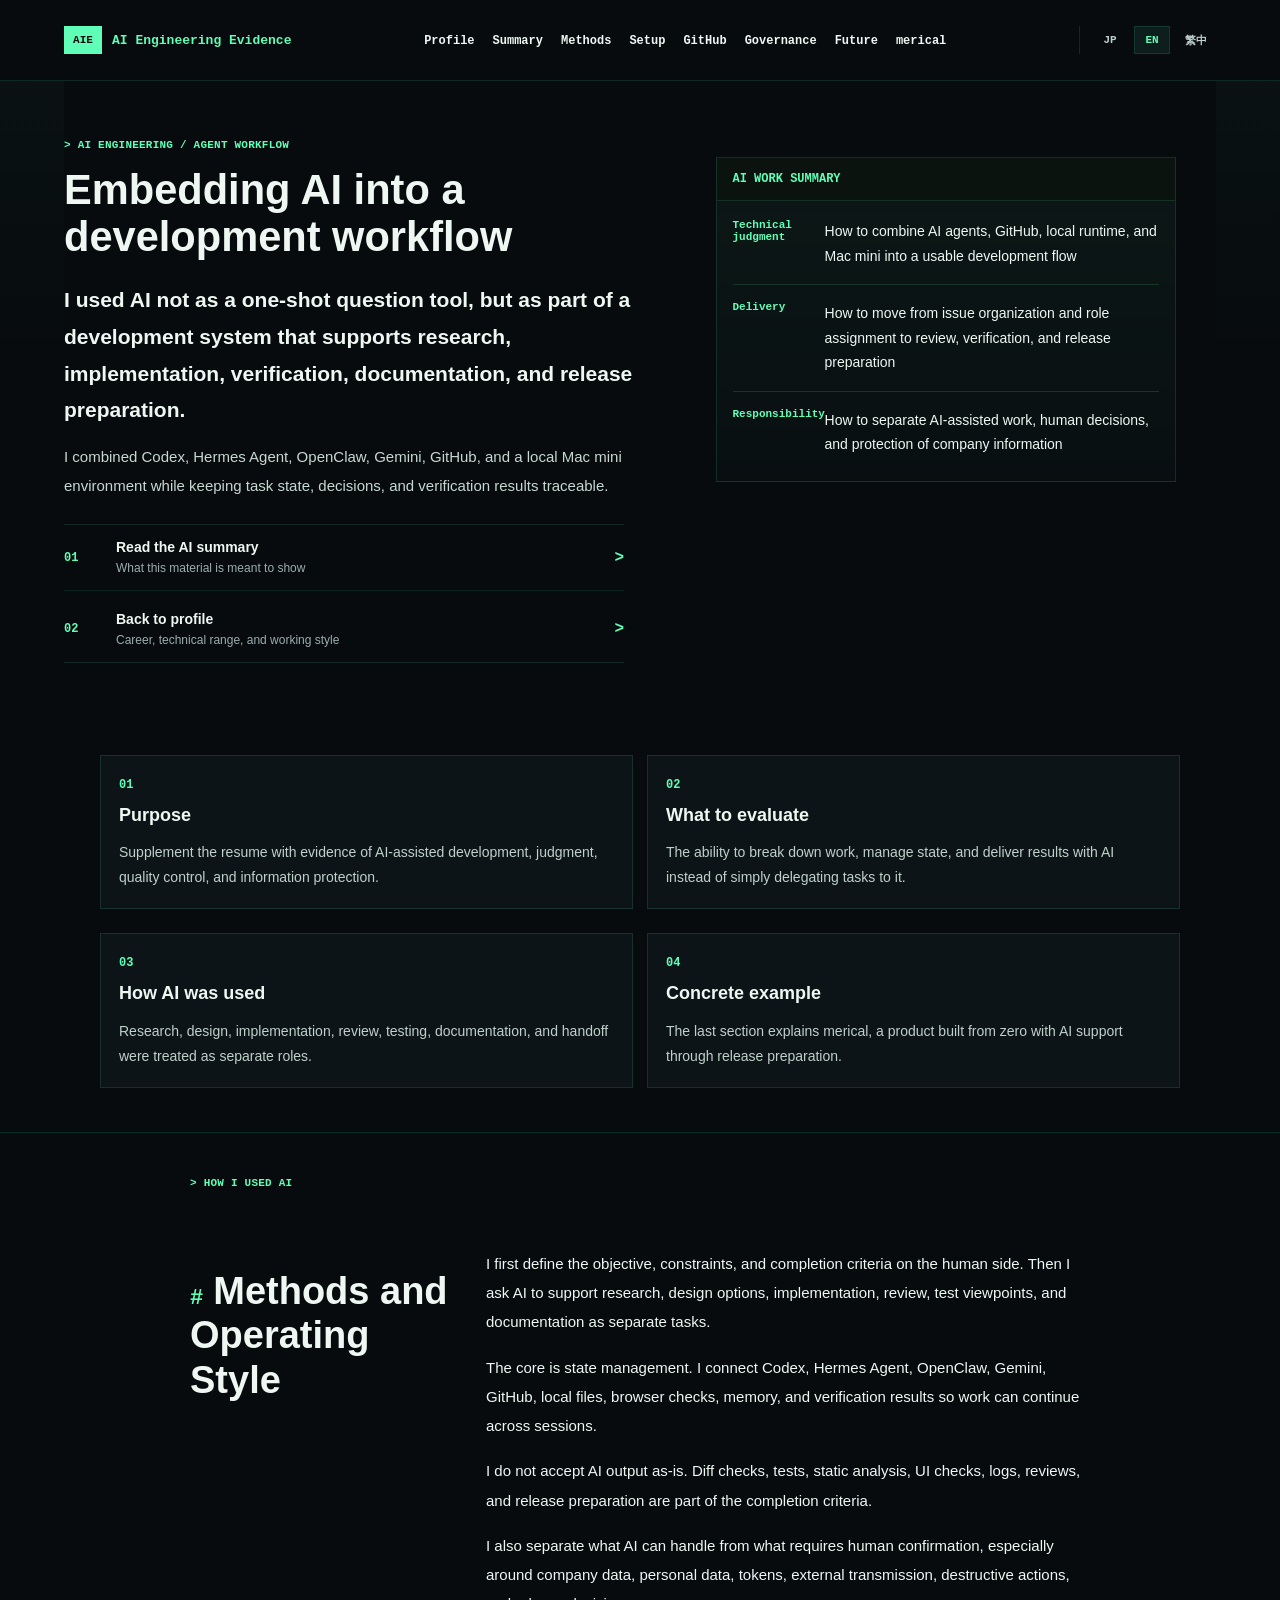
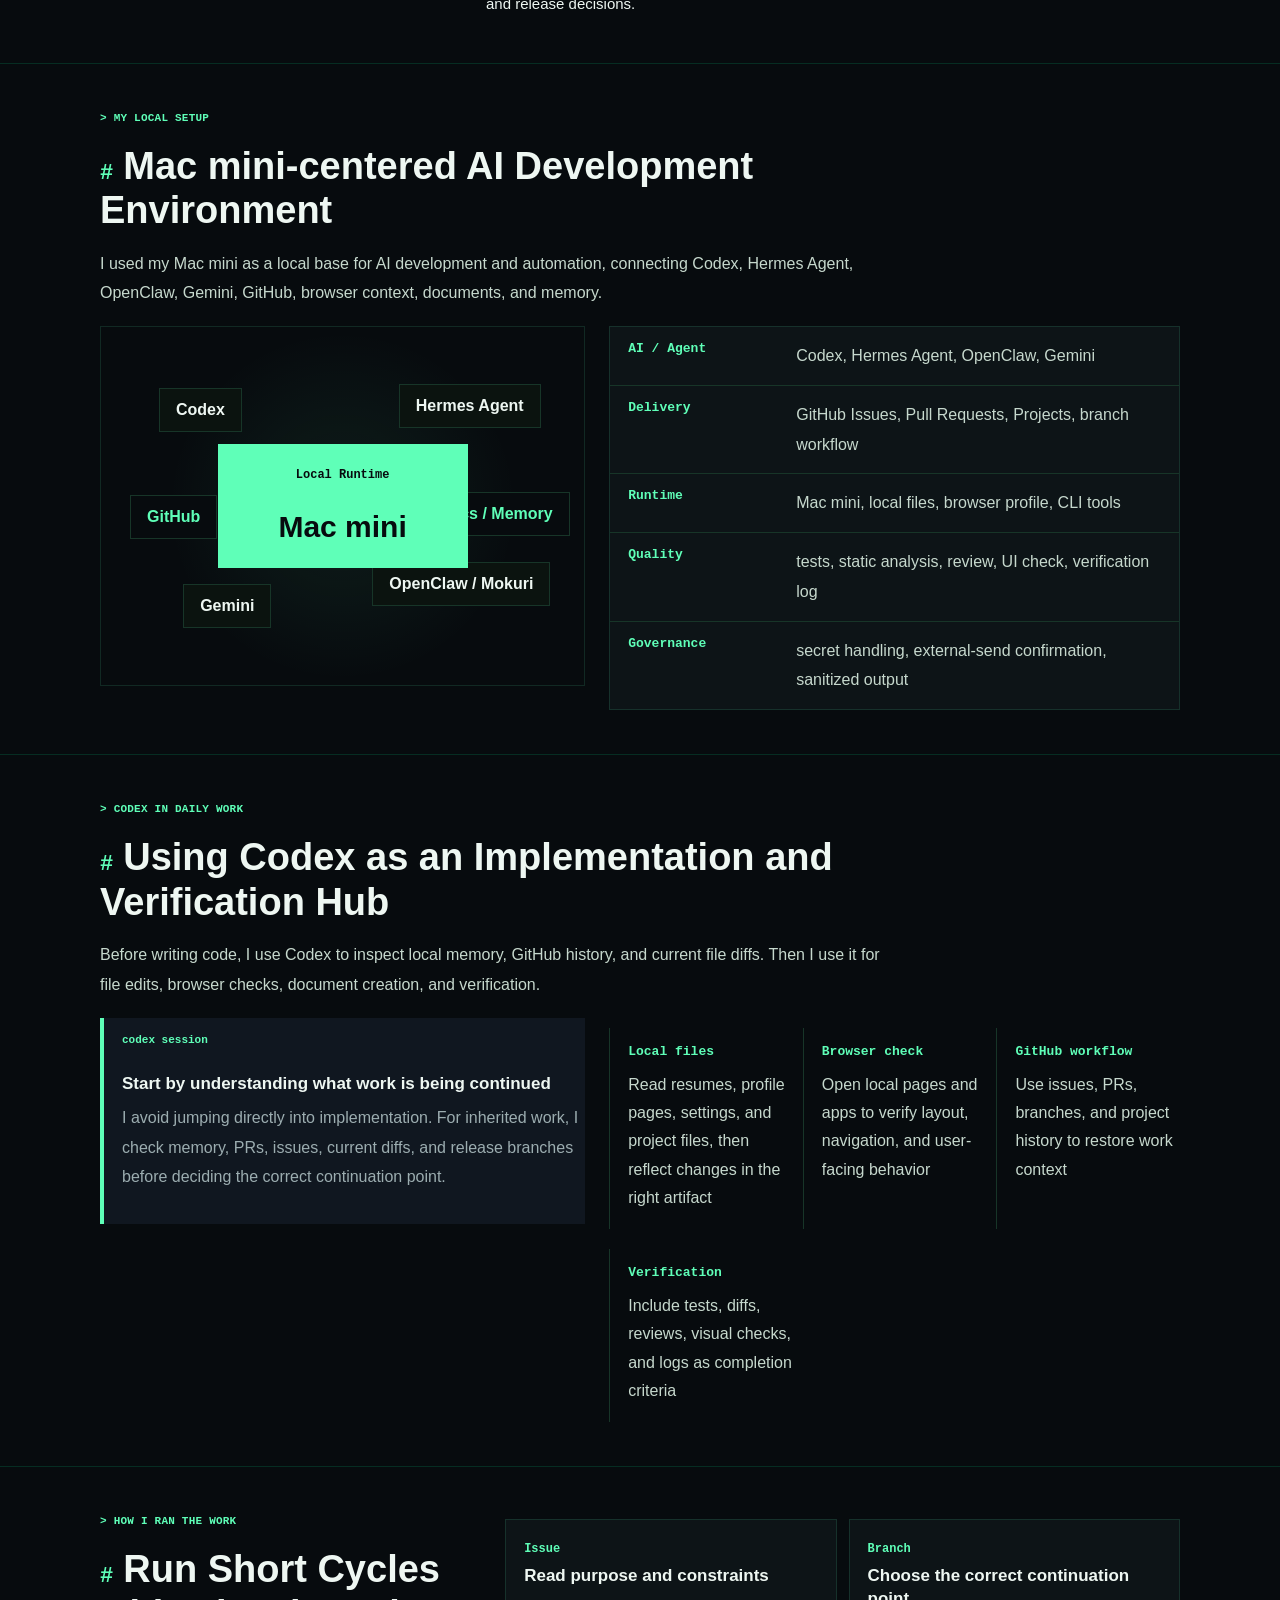
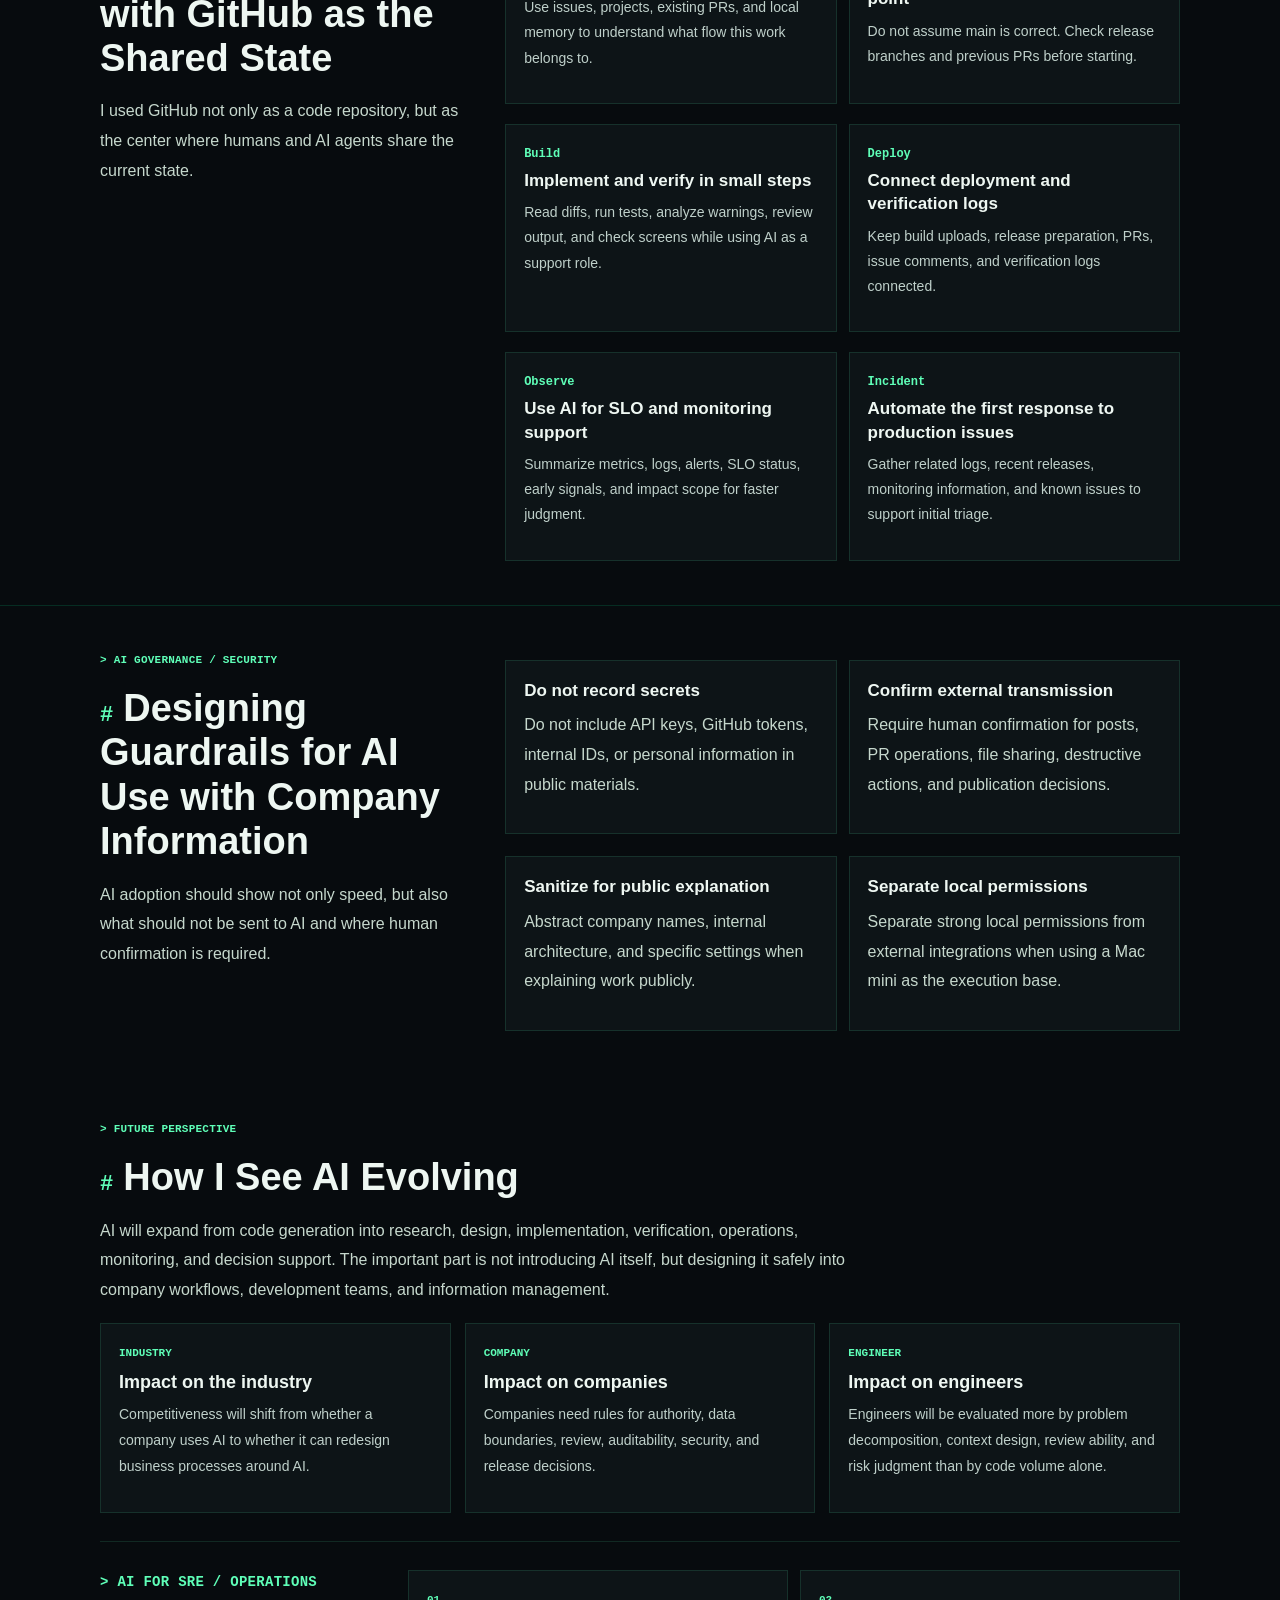
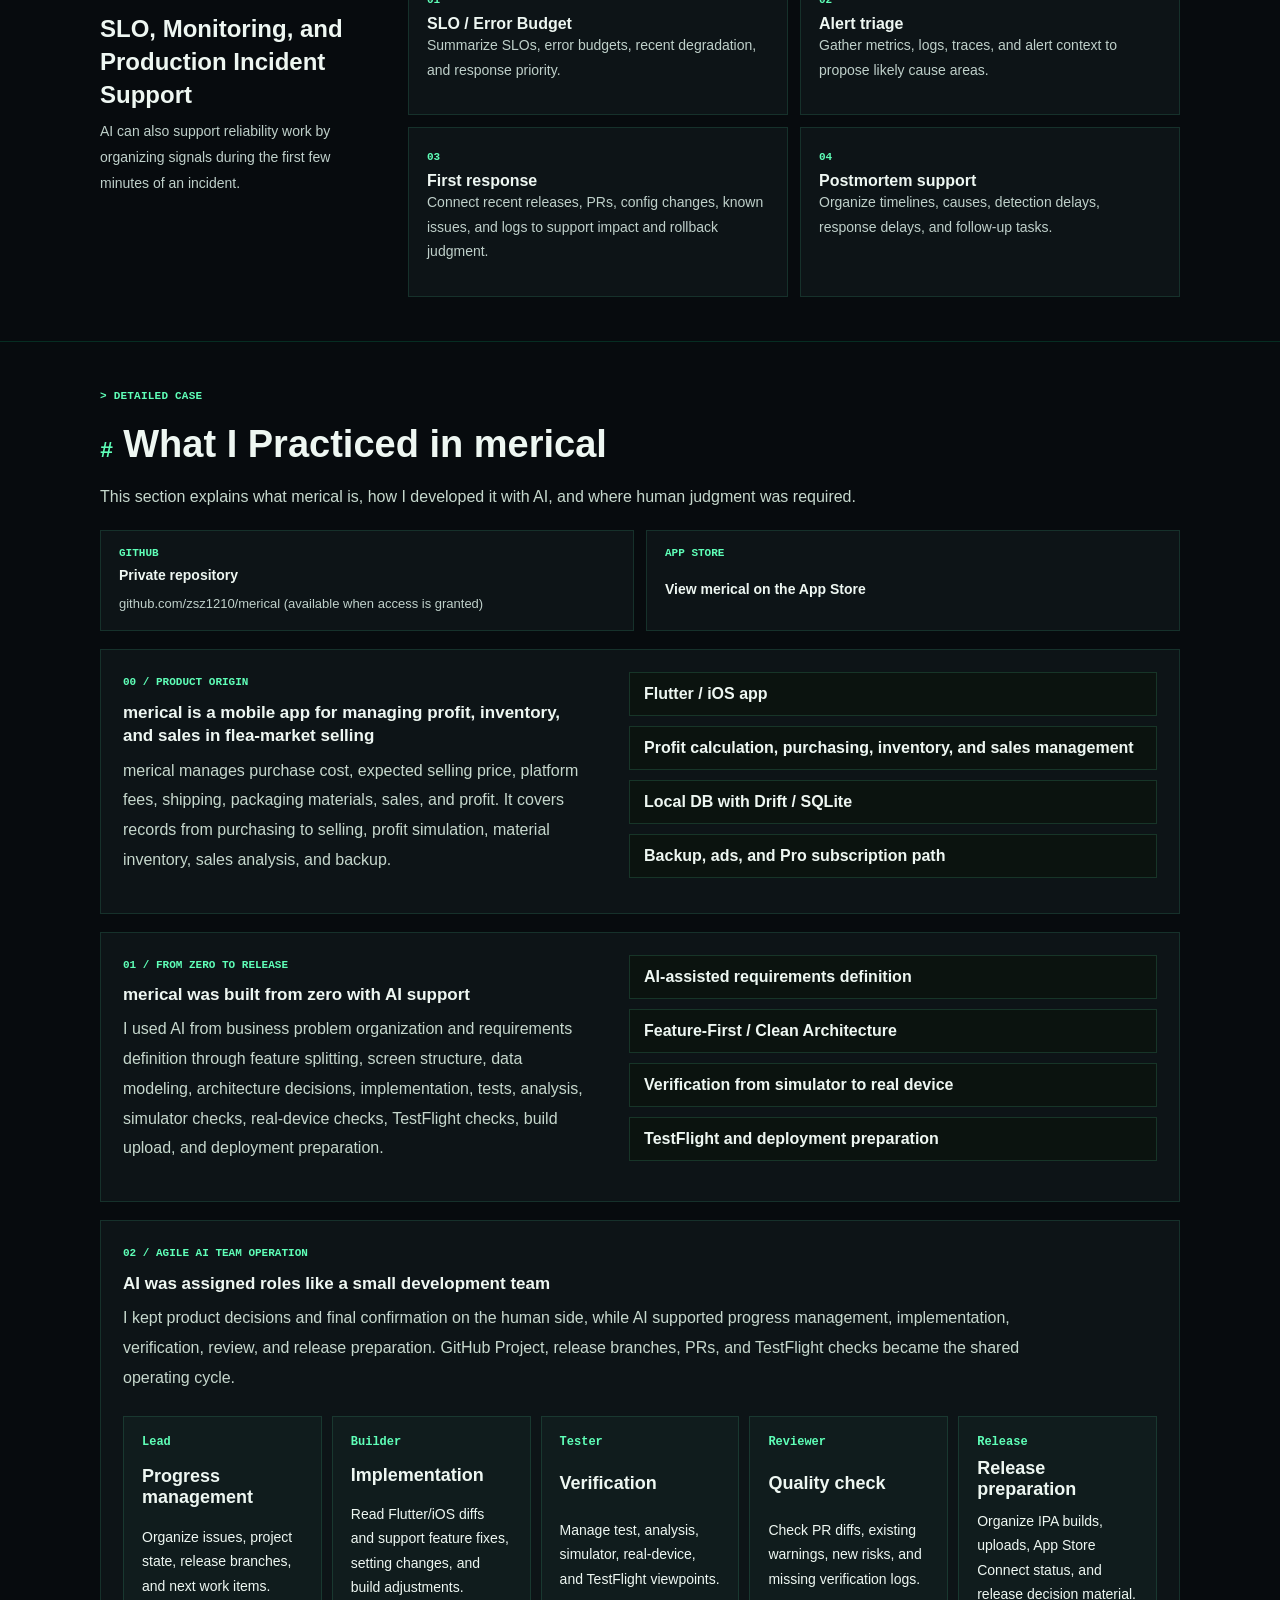
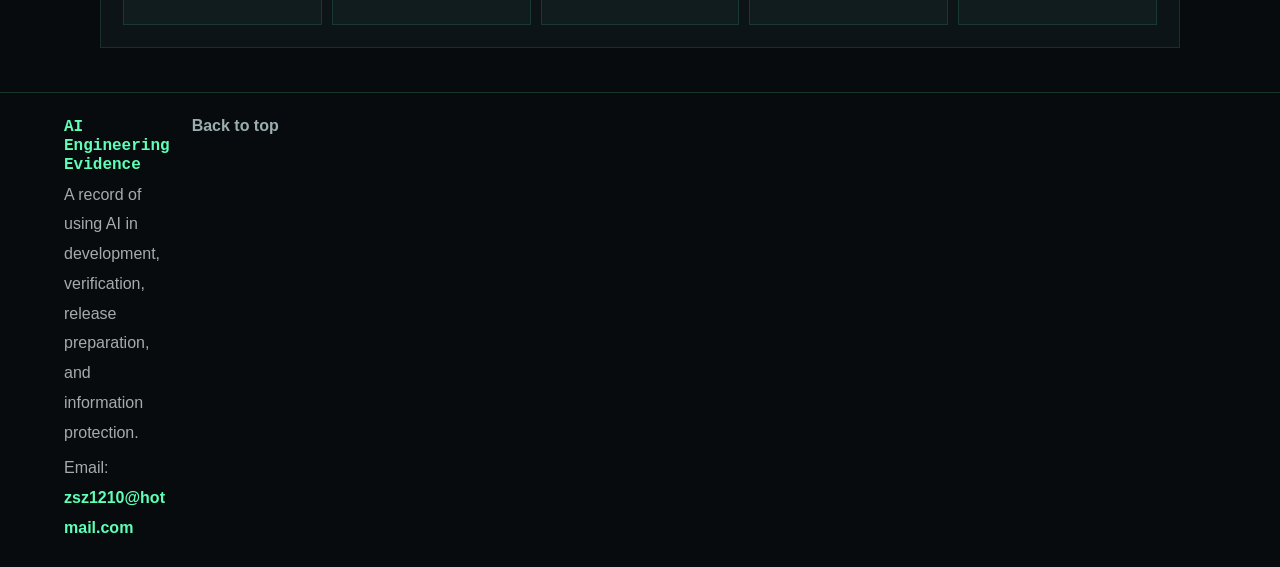
==== commit ccd348a8: "Fix origin wording and add contact email" ====
--- a/ai-en.html
+++ b/ai-en.html
@@ -9,7 +9,7 @@
       content="A practical record of using AI agents, GitHub, Mac mini, Codex, and local workflows to support development, quality verification, releases, and information protection."
     >
     <meta name="robots" content="noindex,nofollow">
-    <link rel="stylesheet" href="./styles.css?v=2">
+    <link rel="stylesheet" href="./styles.css?v=3">
   </head>
   <body class="portfolio-redesign ai-redesign lang-en">
     <header class="site-header">
@@ -473,6 +473,7 @@
       <div>
         <strong>AI Engineering Evidence</strong>
         <p>A record of using AI in development, verification, release preparation, and information protection.</p>
+        <p class="contact-line">Email: <a href="mailto:zsz1210@hotmail.com">zsz1210@hotmail.com</a></p>
       </div>
       <a href="#top">Back to top</a>
     </footer>
--- a/styles.css
+++ b/styles.css
@@ -2985,6 +2985,20 @@
   text-decoration: underline;
 }
 
+.portfolio-redesign .intro-facts a,
+.portfolio-redesign .footer .contact-line a {
+  color: var(--accent);
+  overflow-wrap: anywhere;
+  text-decoration: none;
+}
+
+.portfolio-redesign .intro-facts a:hover,
+.portfolio-redesign .intro-facts a:focus-visible,
+.portfolio-redesign .footer .contact-line a:hover,
+.portfolio-redesign .footer .contact-line a:focus-visible {
+  text-decoration: underline;
+}
+
 .portfolio-redesign .profile-link-row .button {
   border-radius: 0;
 }
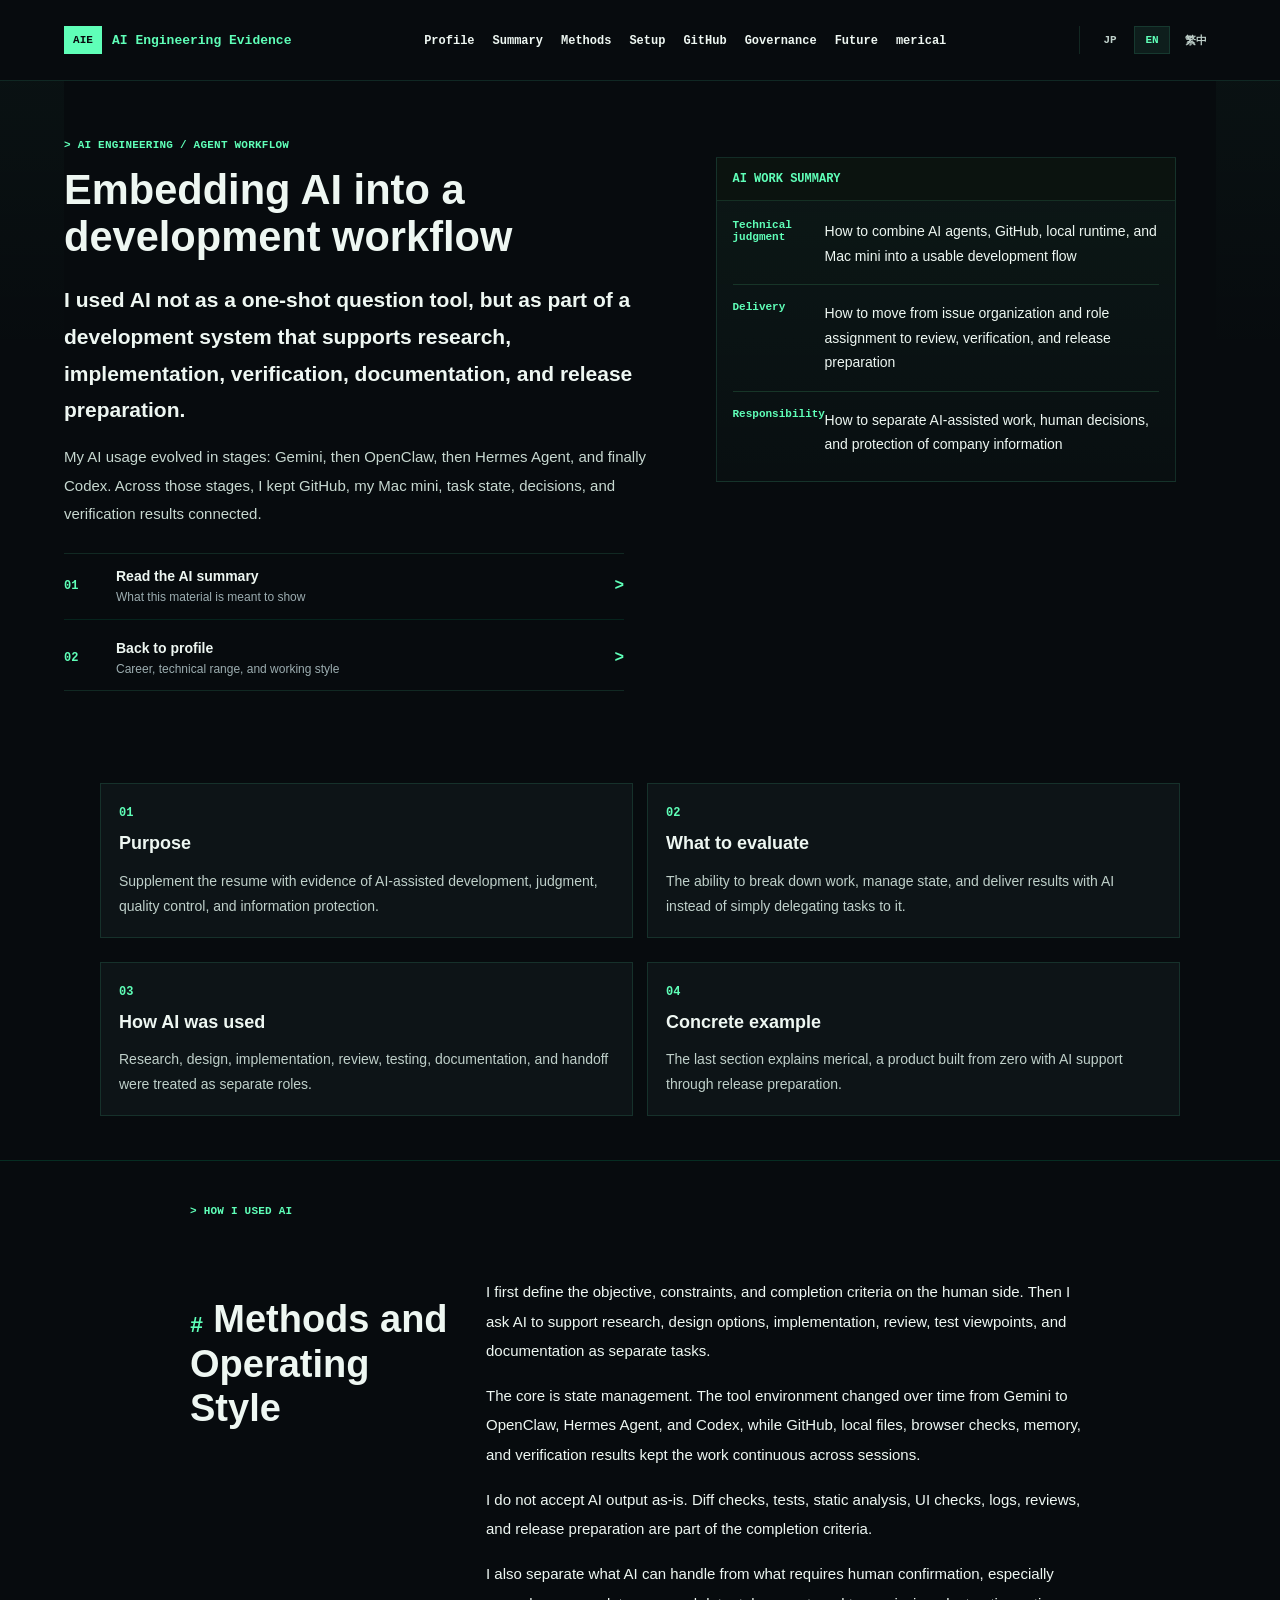
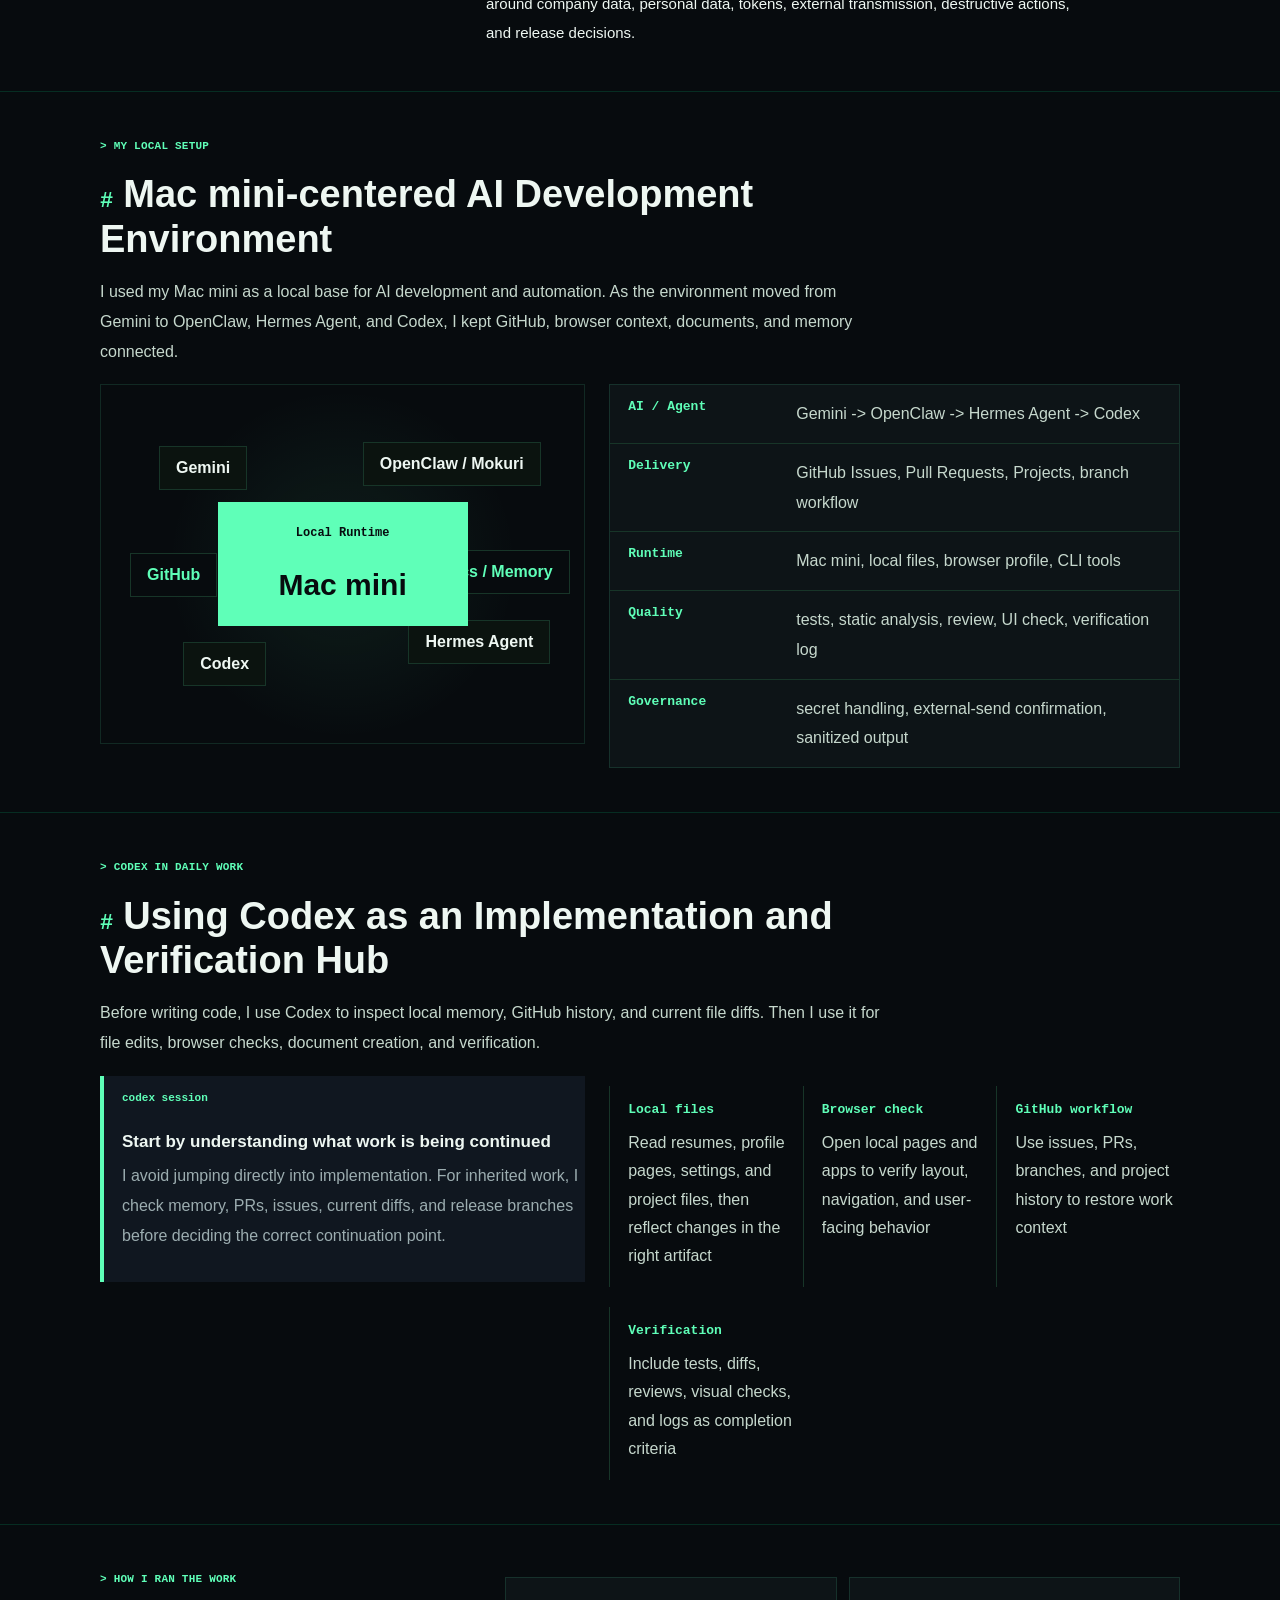
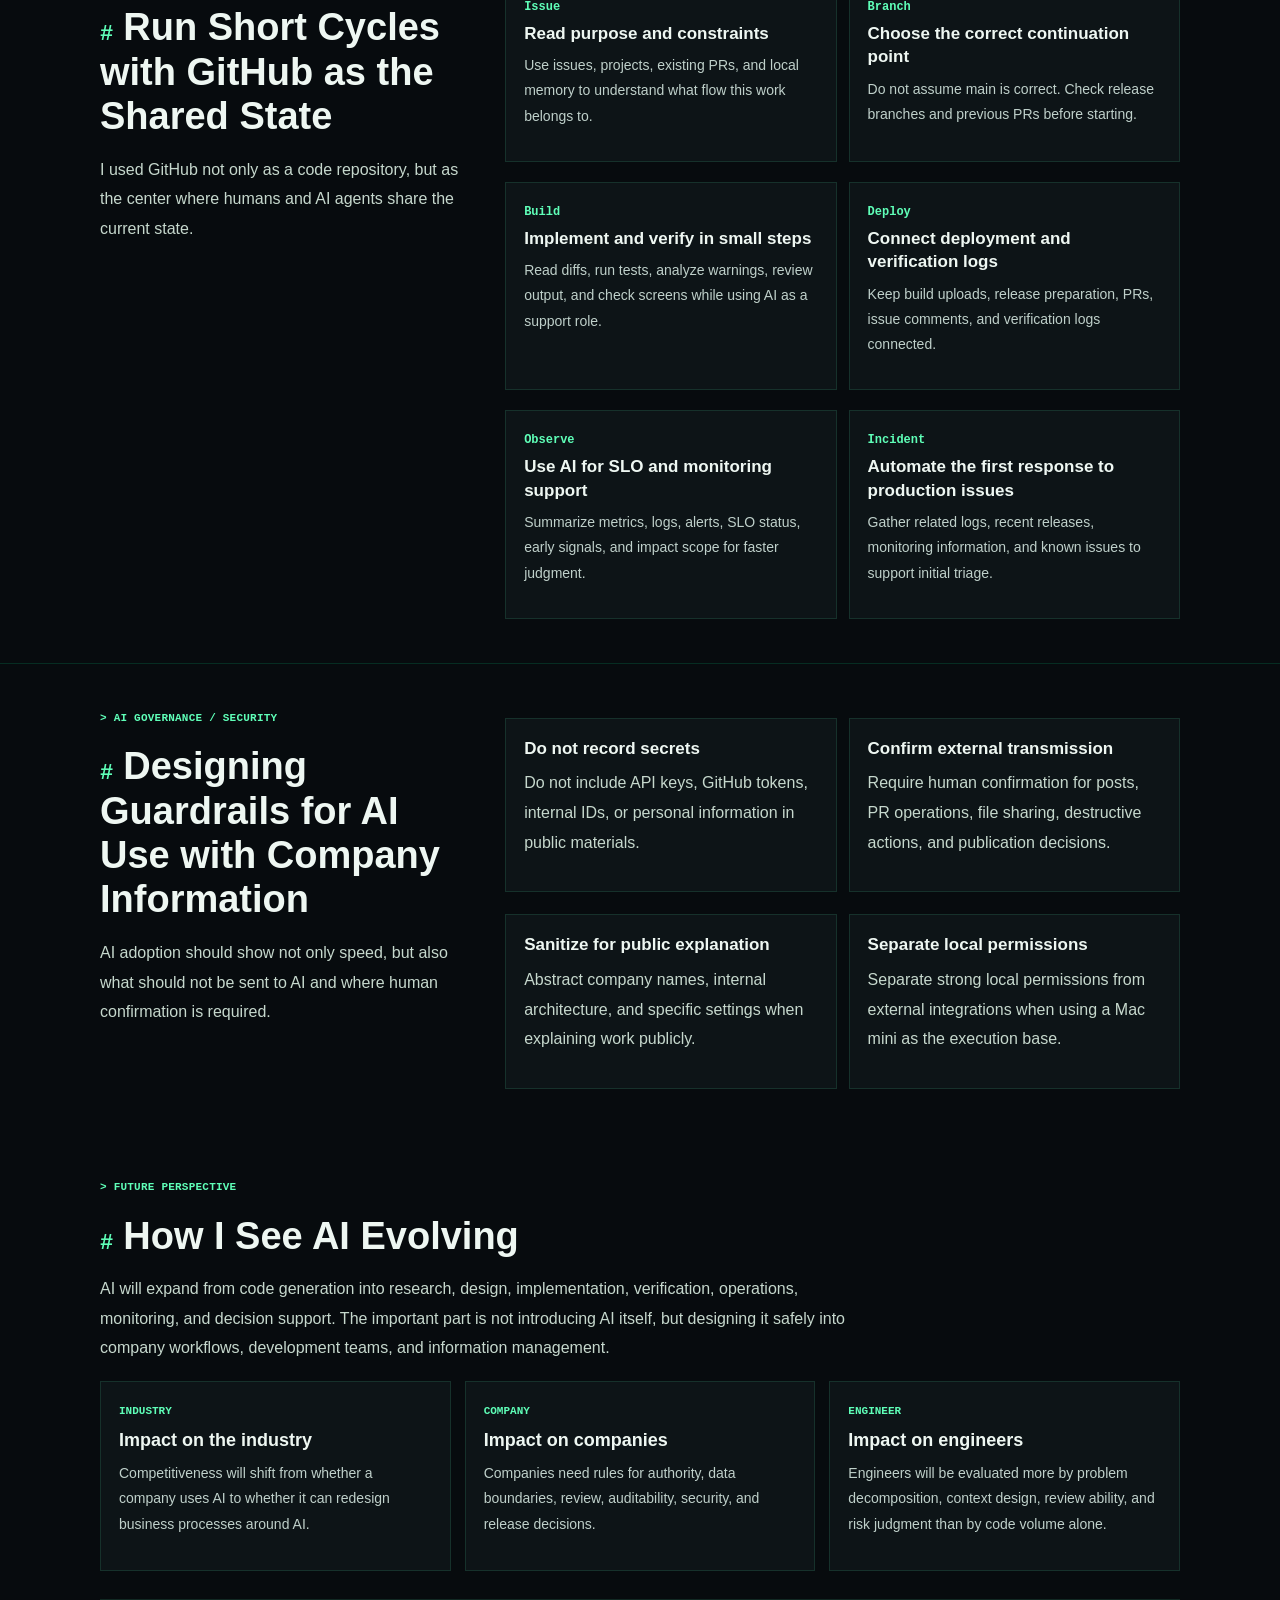
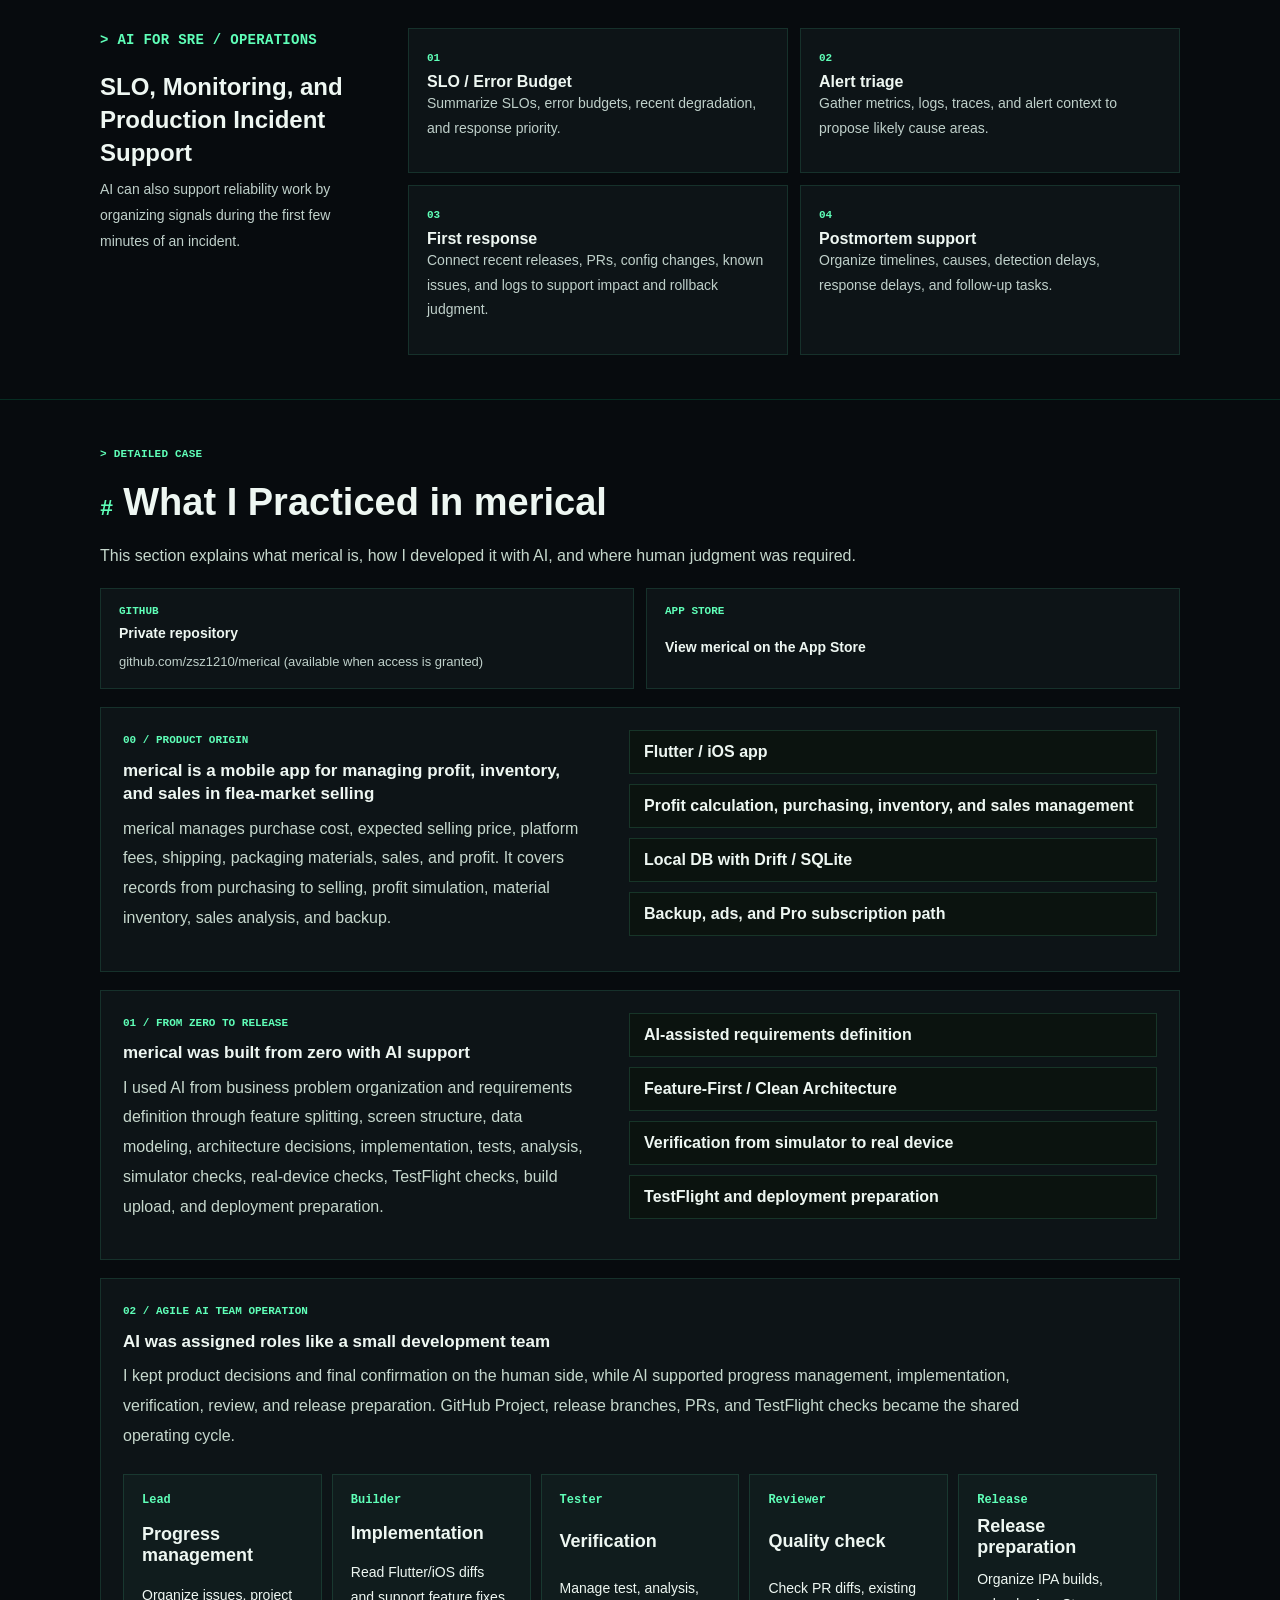
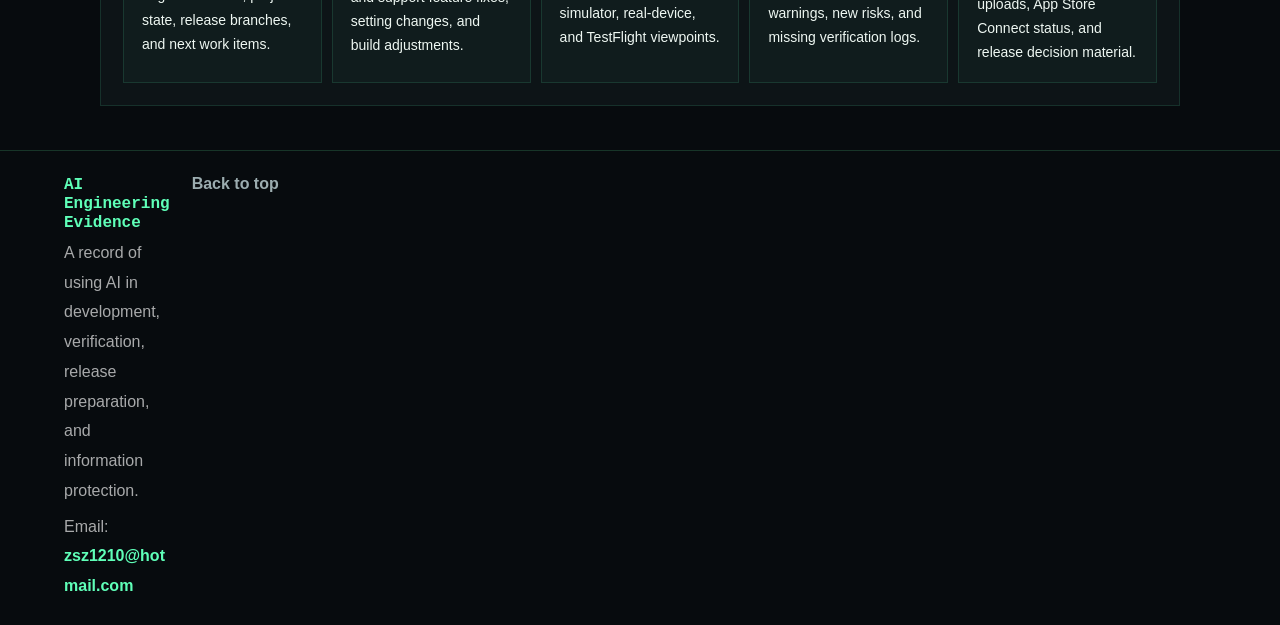
==== commit cbf96a64: "Correct AI tool timeline wording" ====
--- a/ai-en.html
+++ b/ai-en.html
@@ -9,7 +9,7 @@
       content="A practical record of using AI agents, GitHub, Mac mini, Codex, and local workflows to support development, quality verification, releases, and information protection."
     >
     <meta name="robots" content="noindex,nofollow">
-    <link rel="stylesheet" href="./styles.css?v=3">
+    <link rel="stylesheet" href="./styles.css?v=4">
   </head>
   <body class="portfolio-redesign ai-redesign lang-en">
     <header class="site-header">
@@ -44,8 +44,8 @@
             that supports research, implementation, verification, documentation, and release preparation.
           </p>
           <p class="lead">
-            I combined Codex, Hermes Agent, OpenClaw, Gemini, GitHub, and a local Mac mini environment
-            while keeping task state, decisions, and verification results traceable.
+            My AI usage evolved in stages: Gemini, then OpenClaw, then Hermes Agent, and finally Codex.
+            Across those stages, I kept GitHub, my Mac mini, task state, decisions, and verification results connected.
           </p>
           <nav class="profile-entry" aria-label="Recommended reading order">
             <a href="#summary">
@@ -115,8 +115,9 @@
               Then I ask AI to support research, design options, implementation, review, test viewpoints, and documentation as separate tasks.
             </p>
             <p>
-              The core is state management. I connect Codex, Hermes Agent, OpenClaw, Gemini, GitHub,
-              local files, browser checks, memory, and verification results so work can continue across sessions.
+              The core is state management. The tool environment changed over time from Gemini to OpenClaw,
+              Hermes Agent, and Codex, while GitHub, local files, browser checks, memory, and verification results
+              kept the work continuous across sessions.
             </p>
             <p>
               I do not accept AI output as-is. Diff checks, tests, static analysis, UI checks, logs,
@@ -136,8 +137,8 @@
             <p class="eyebrow">My local setup</p>
             <h2 id="architecture-title">Mac mini-centered AI Development Environment</h2>
             <p>
-              I used my Mac mini as a local base for AI development and automation,
-              connecting Codex, Hermes Agent, OpenClaw, Gemini, GitHub, browser context, documents, and memory.
+              I used my Mac mini as a local base for AI development and automation. As the environment moved
+              from Gemini to OpenClaw, Hermes Agent, and Codex, I kept GitHub, browser context, documents, and memory connected.
             </p>
           </div>
 
@@ -147,10 +148,10 @@
                 <span>Local Runtime</span>
                 <strong>Mac mini</strong>
               </div>
-              <div class="map-item item-a">Codex</div>
-              <div class="map-item item-b">Hermes Agent</div>
-              <div class="map-item item-c">OpenClaw / Mokuri</div>
-              <div class="map-item item-d">Gemini</div>
+              <div class="map-item item-a">Gemini</div>
+              <div class="map-item item-b">OpenClaw / Mokuri</div>
+              <div class="map-item item-c">Hermes Agent</div>
+              <div class="map-item item-d">Codex</div>
               <div class="map-item item-e">GitHub</div>
               <div class="map-item item-f">Docs / Memory</div>
             </figure>
@@ -158,7 +159,7 @@
             <div class="stack-table" role="table" aria-label="AI workflow stack">
               <div role="row">
                 <strong role="cell">AI / Agent</strong>
-                <span role="cell">Codex, Hermes Agent, OpenClaw, Gemini</span>
+                <span role="cell">Gemini -> OpenClaw -> Hermes Agent -> Codex</span>
               </div>
               <div role="row">
                 <strong role="cell">Delivery</strong>
--- a/styles.css
+++ b/styles.css
@@ -3611,6 +3611,7 @@
   .ai-redesign .architecture-grid,
   .ai-redesign .codex-layout,
   .ai-redesign .case-links,
+  .ai-redesign .principle-list article,
   .ai-redesign .case-detail,
   .ai-redesign .rule-list,
   .ai-redesign .future-grid,
@@ -3648,10 +3649,36 @@
   .ai-redesign .article-body {
     margin-top: 12px;
   }
+
+  .ai-redesign .principle-list article {
+    padding: 18px;
+  }
+
+  .ai-redesign .principle-list article p {
+    margin-top: 10px;
+  }
 }
 
 @media (max-width: 720px) {
   .ai-redesign h1 {
     white-space: normal;
   }
-}
+
+  .ai-redesign .principle-list article,
+  .ai-redesign .rule-list article,
+  .ai-redesign .case-detail,
+  .ai-redesign .case-notes,
+  .ai-redesign .agile-case {
+    padding: 16px;
+  }
+
+  .ai-redesign .principle-list h3 {
+    font-size: 18px;
+    line-height: 1.55;
+  }
+
+  .ai-redesign .principle-list p {
+    font-size: 14px;
+    line-height: 1.85;
+  }
+}
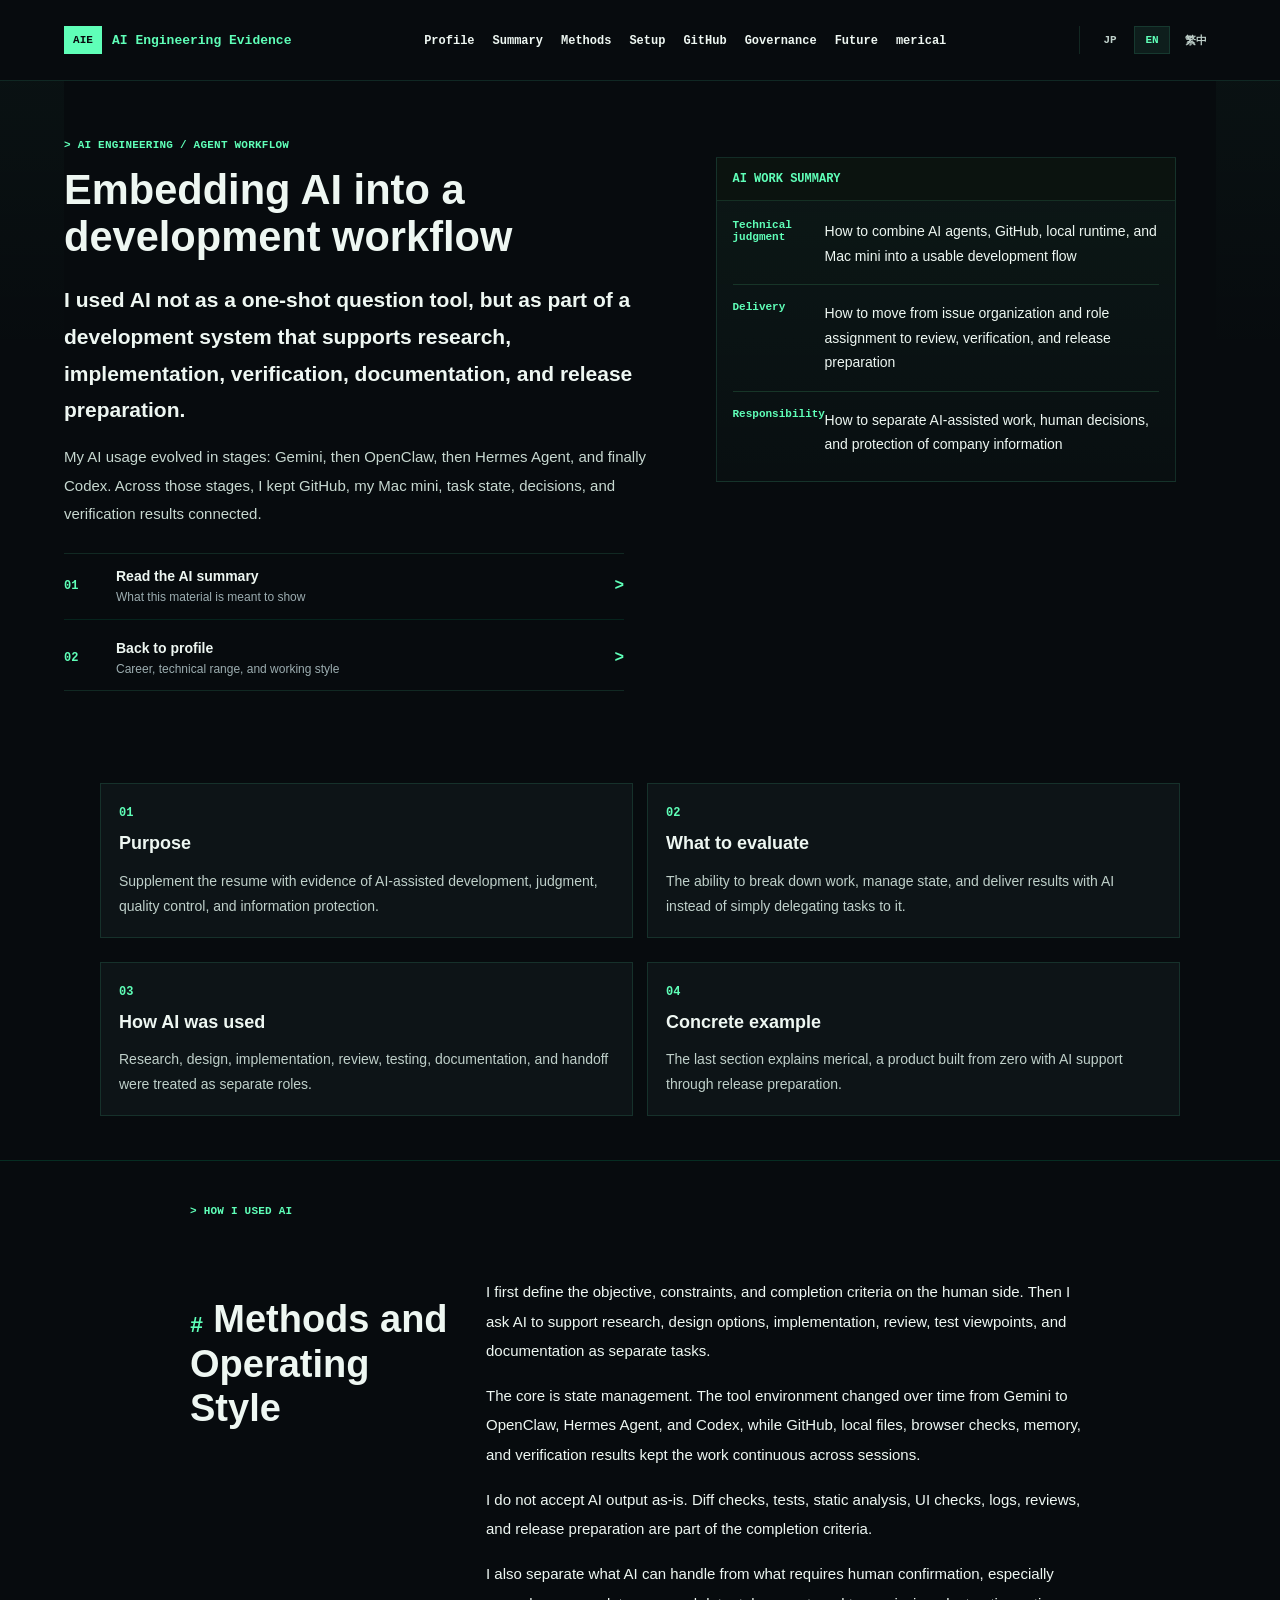
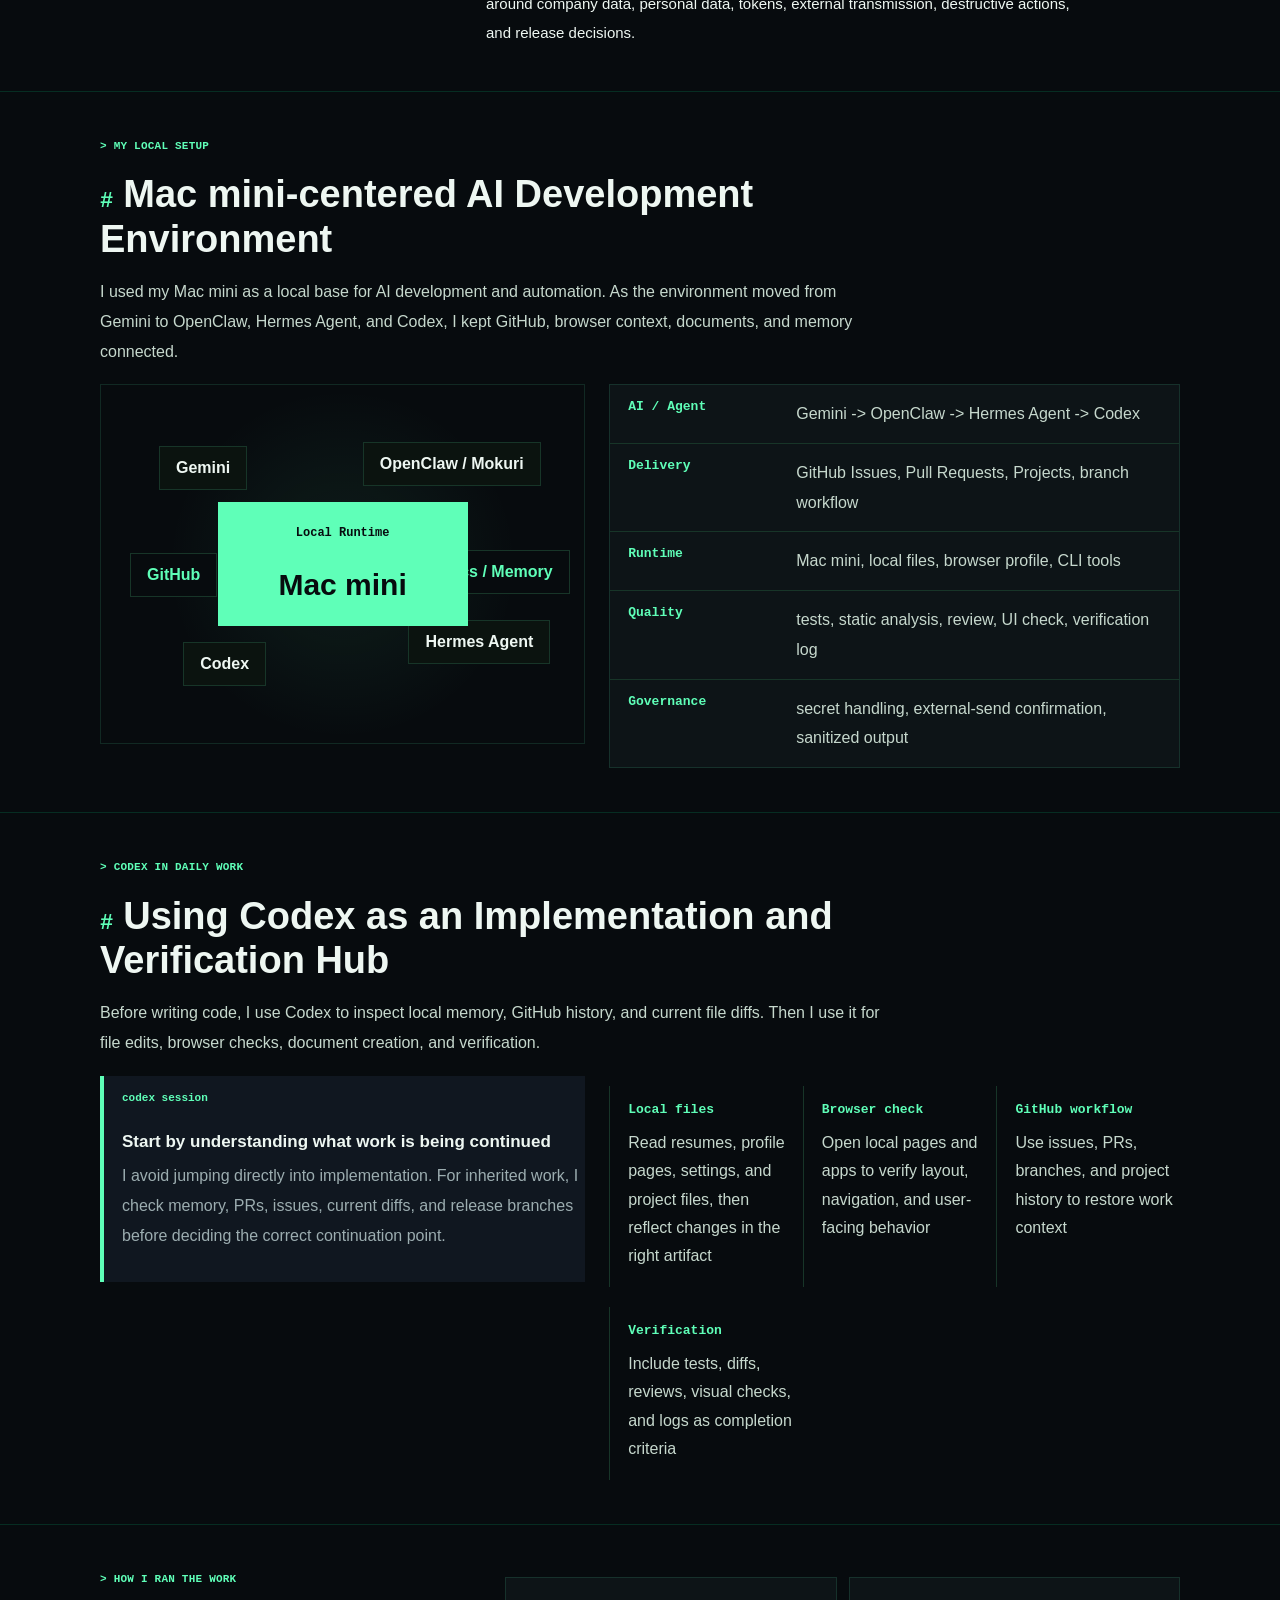
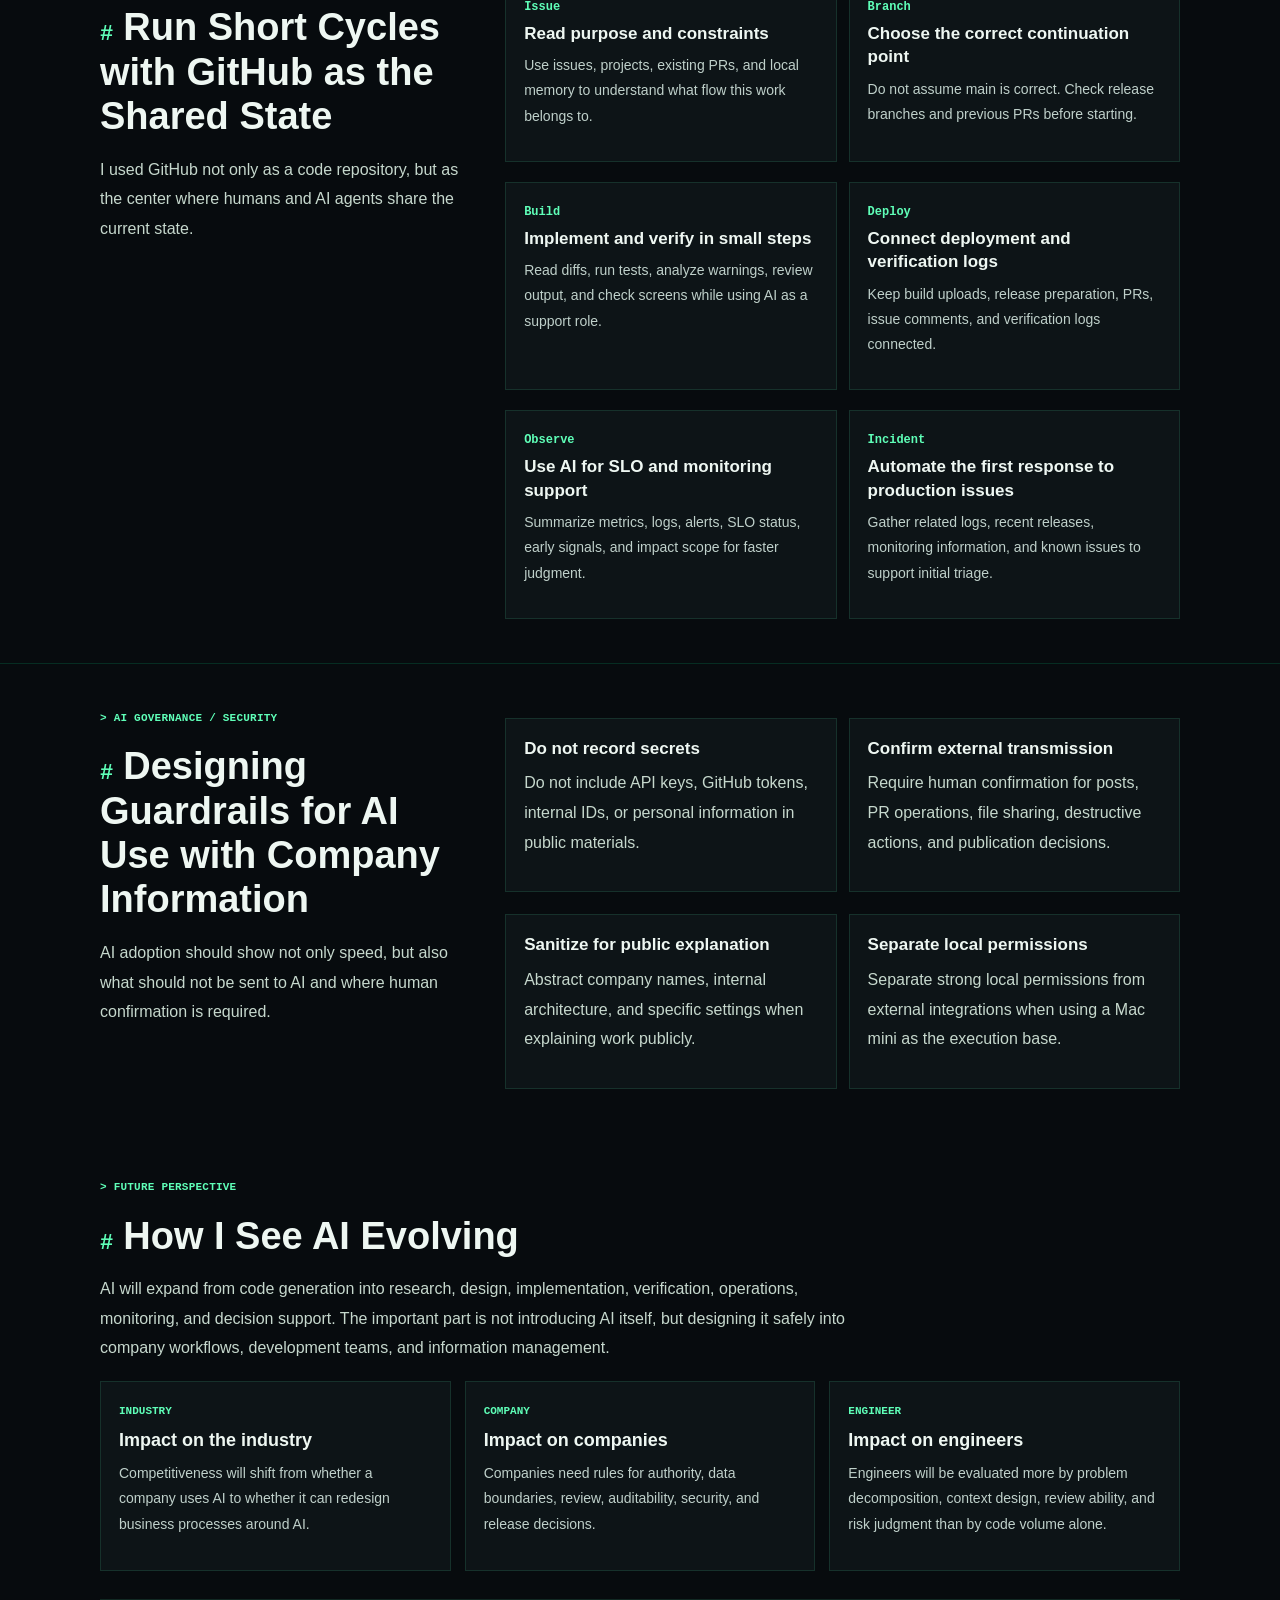
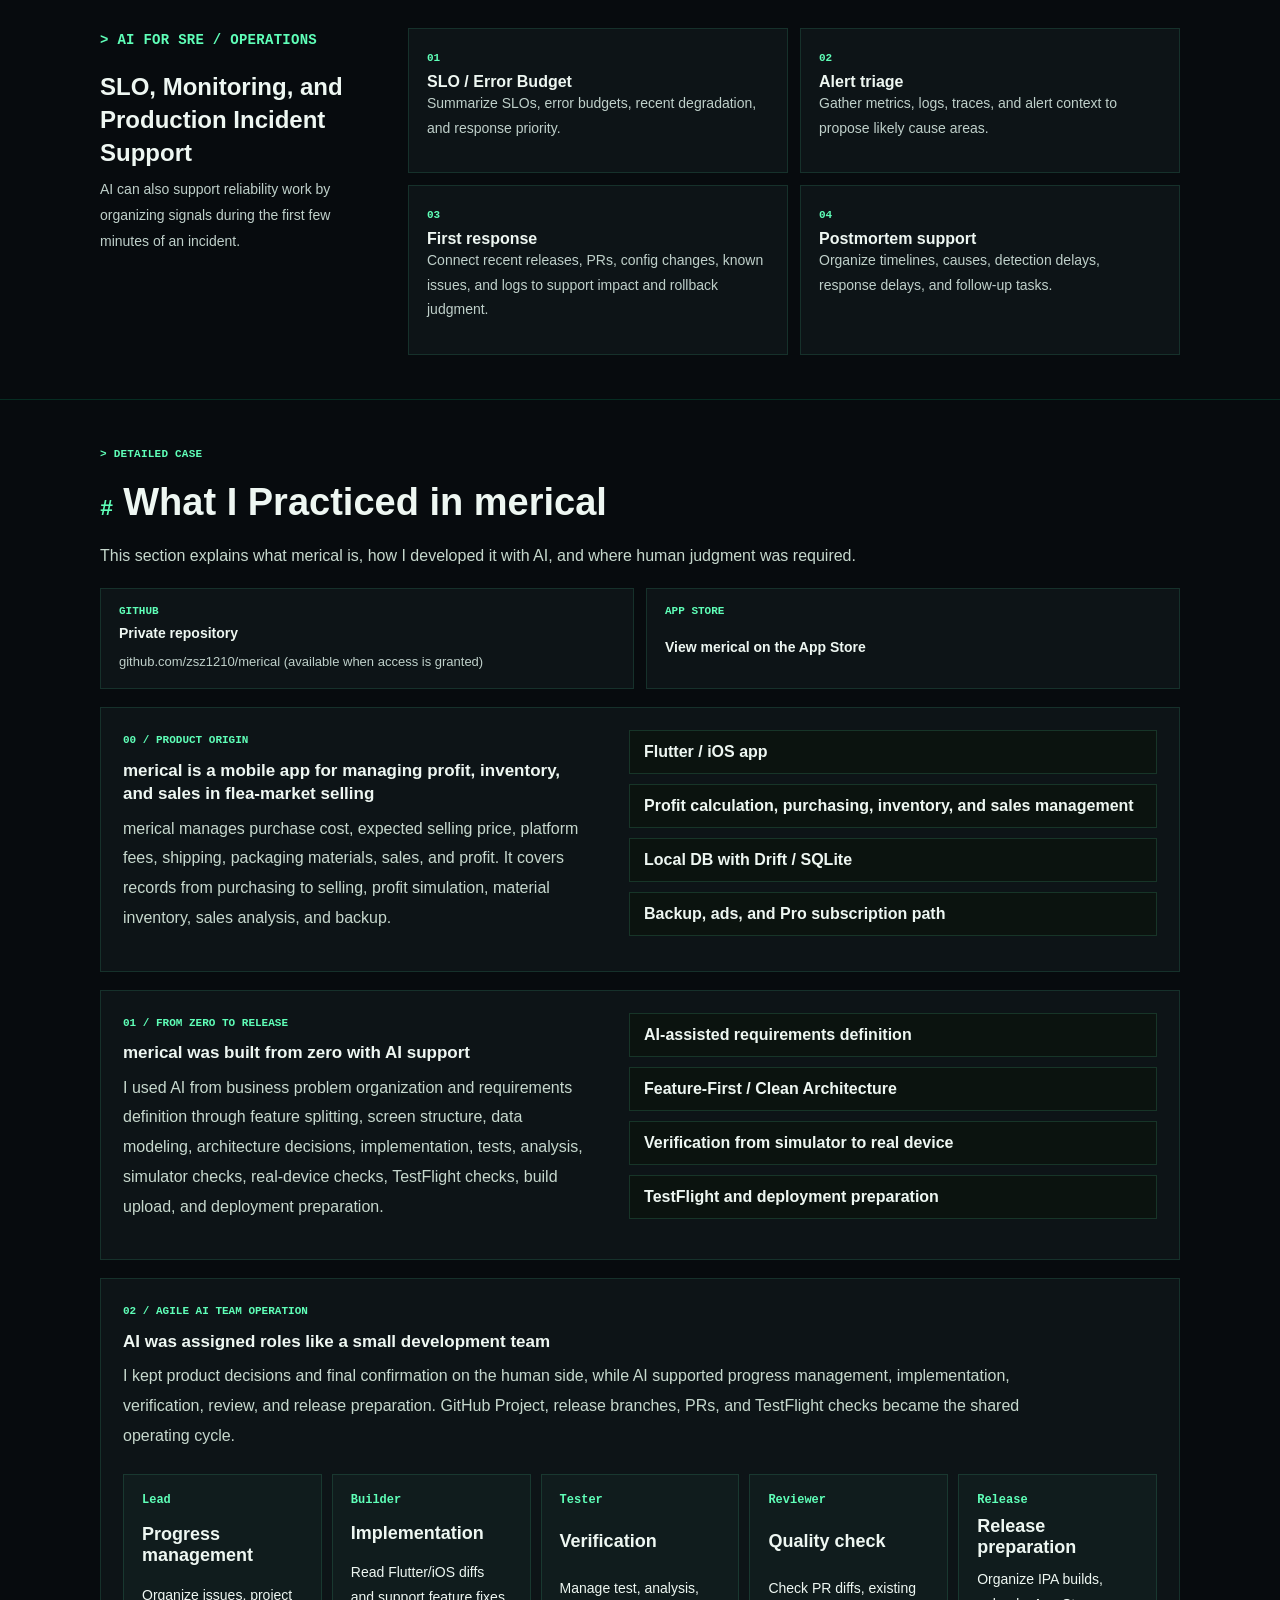
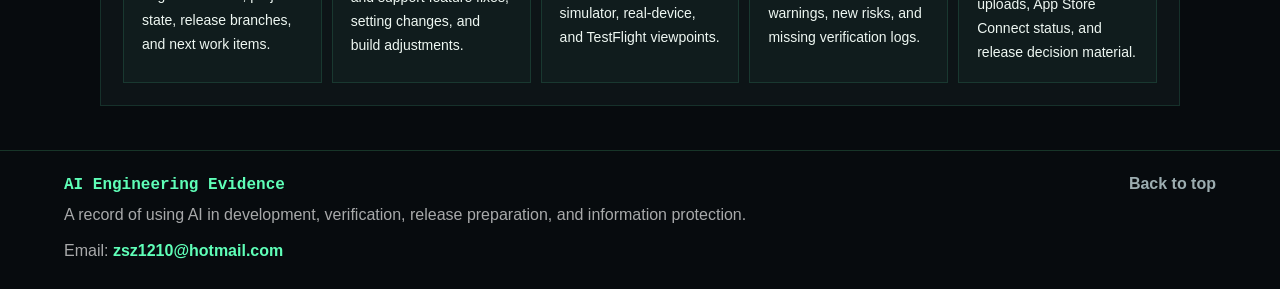
==== commit ae8af107: "Fix profile footer alignment" ====
--- a/ai-en.html
+++ b/ai-en.html
@@ -9,7 +9,7 @@
       content="A practical record of using AI agents, GitHub, Mac mini, Codex, and local workflows to support development, quality verification, releases, and information protection."
     >
     <meta name="robots" content="noindex,nofollow">
-    <link rel="stylesheet" href="./styles.css?v=4">
+    <link rel="stylesheet" href="./styles.css?v=5">
   </head>
   <body class="portfolio-redesign ai-redesign lang-en">
     <header class="site-header">
--- a/styles.css
+++ b/styles.css
@@ -819,6 +819,7 @@
 }
 
 .footer {
+  align-items: flex-start;
   display: flex;
   justify-content: space-between;
   gap: 22px;
@@ -839,6 +840,12 @@
 .footer a {
   flex: 0 0 auto;
   font-weight: 900;
+}
+
+.footer > a {
+  width: auto;
+  margin-left: auto;
+  white-space: nowrap;
 }
 
 @media (max-width: 1040px) {
@@ -2414,9 +2421,13 @@
   padding: 24px 5vw;
 }
 
-.footer > div,
+.footer > div {
+  width: min(880px, 90vw);
+  max-width: 100%;
+}
+
 .footer > a {
-  width: min(880px, 90vw);
+  width: auto;
 }
 
 @media (max-width: 700px) {
@@ -2854,10 +2865,12 @@
   padding: 44px 0;
 }
 
+.portfolio-redesign .footer {
+  padding-inline: max(5vw, calc((100vw - 1180px) / 2));
+}
+
 .portfolio-redesign .section-inner,
-.portfolio-redesign .signal-band,
-.portfolio-redesign .footer > div,
-.portfolio-redesign .footer > a {
+.portfolio-redesign .signal-band {
   width: min(1080px, 90vw);
 }
 
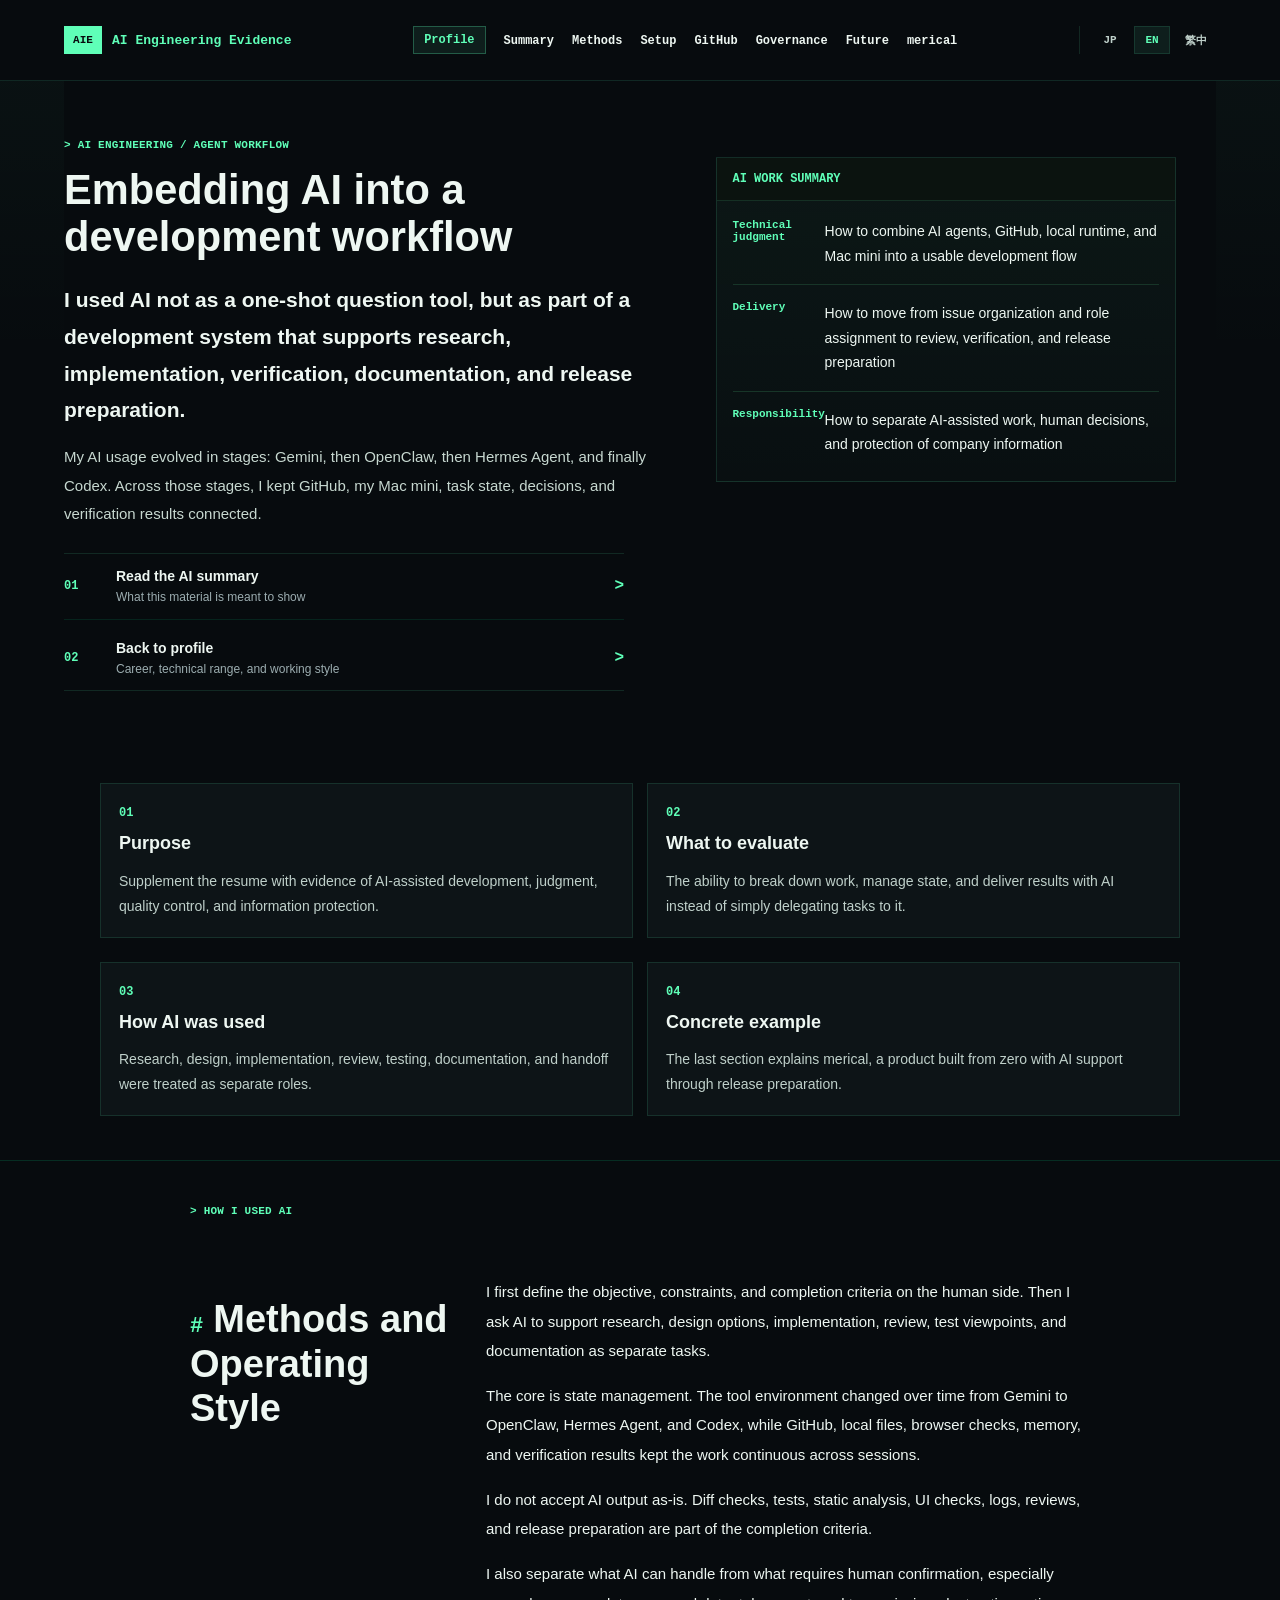
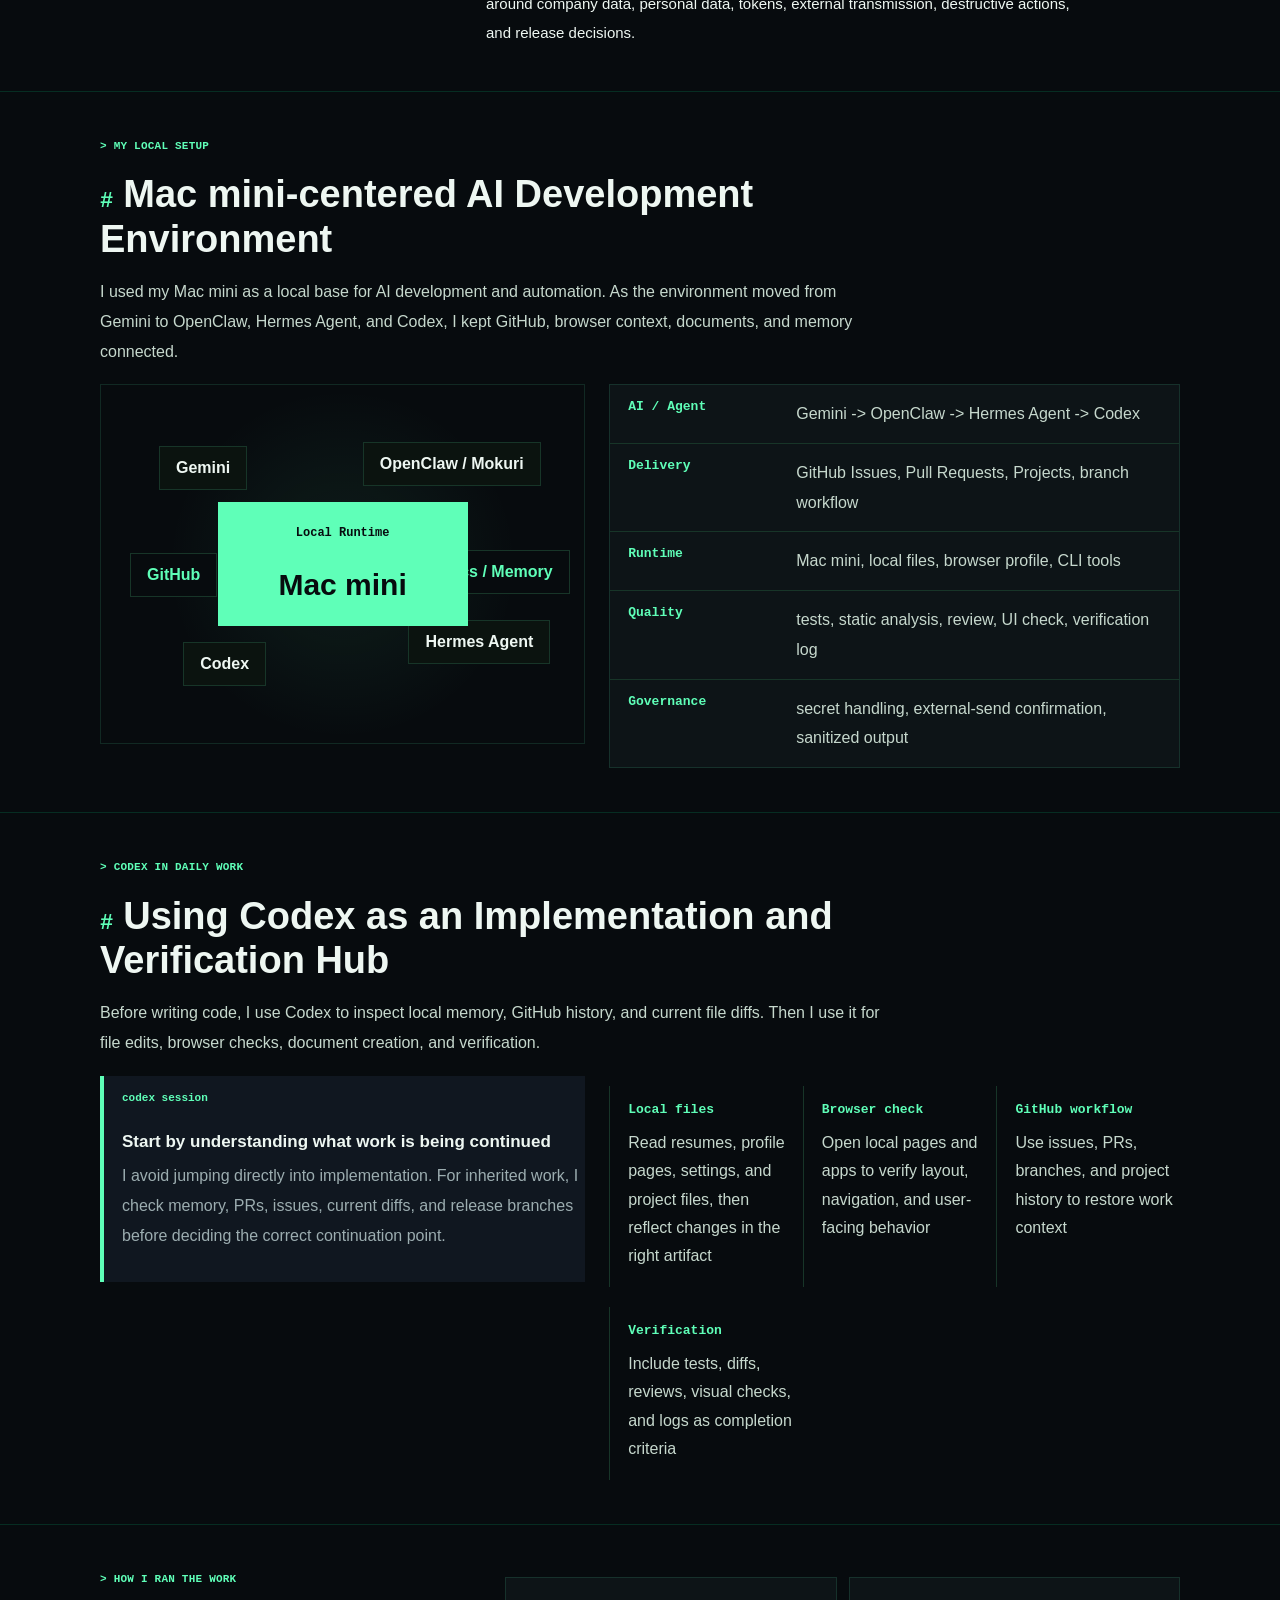
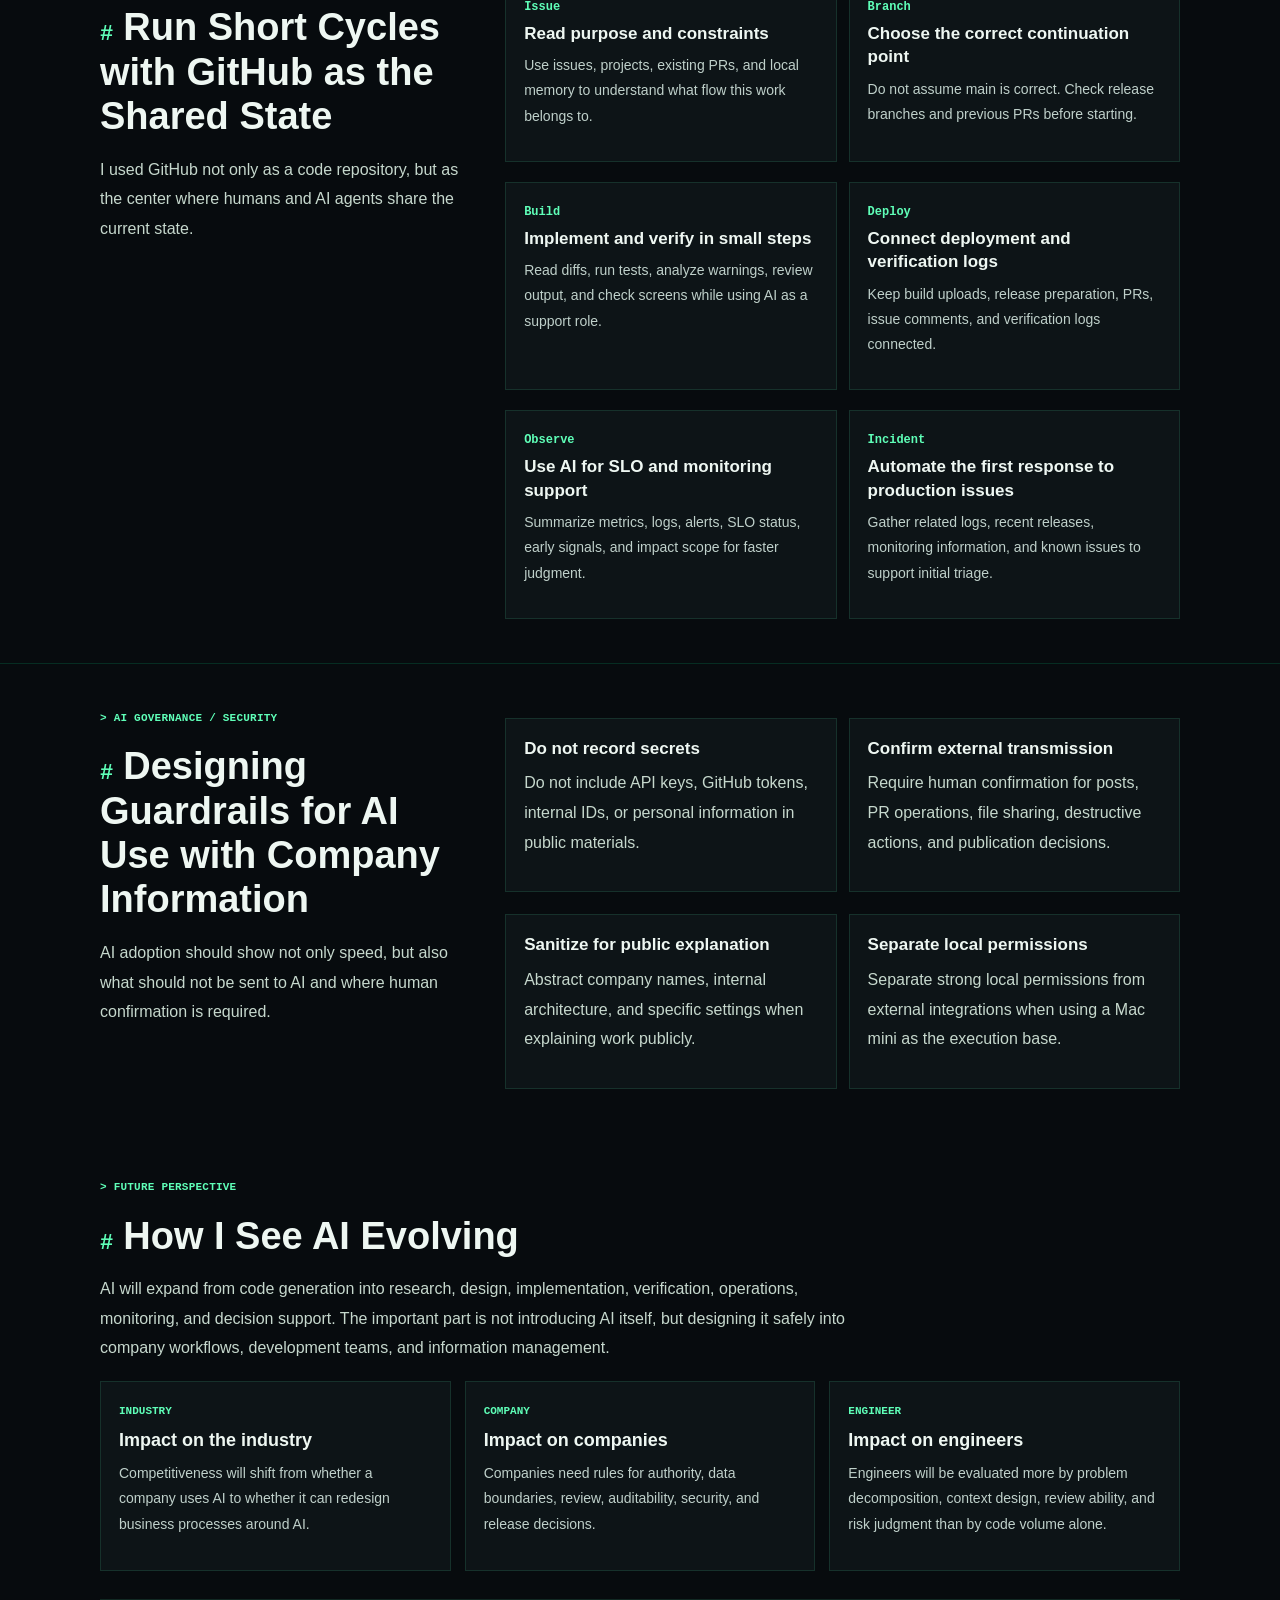
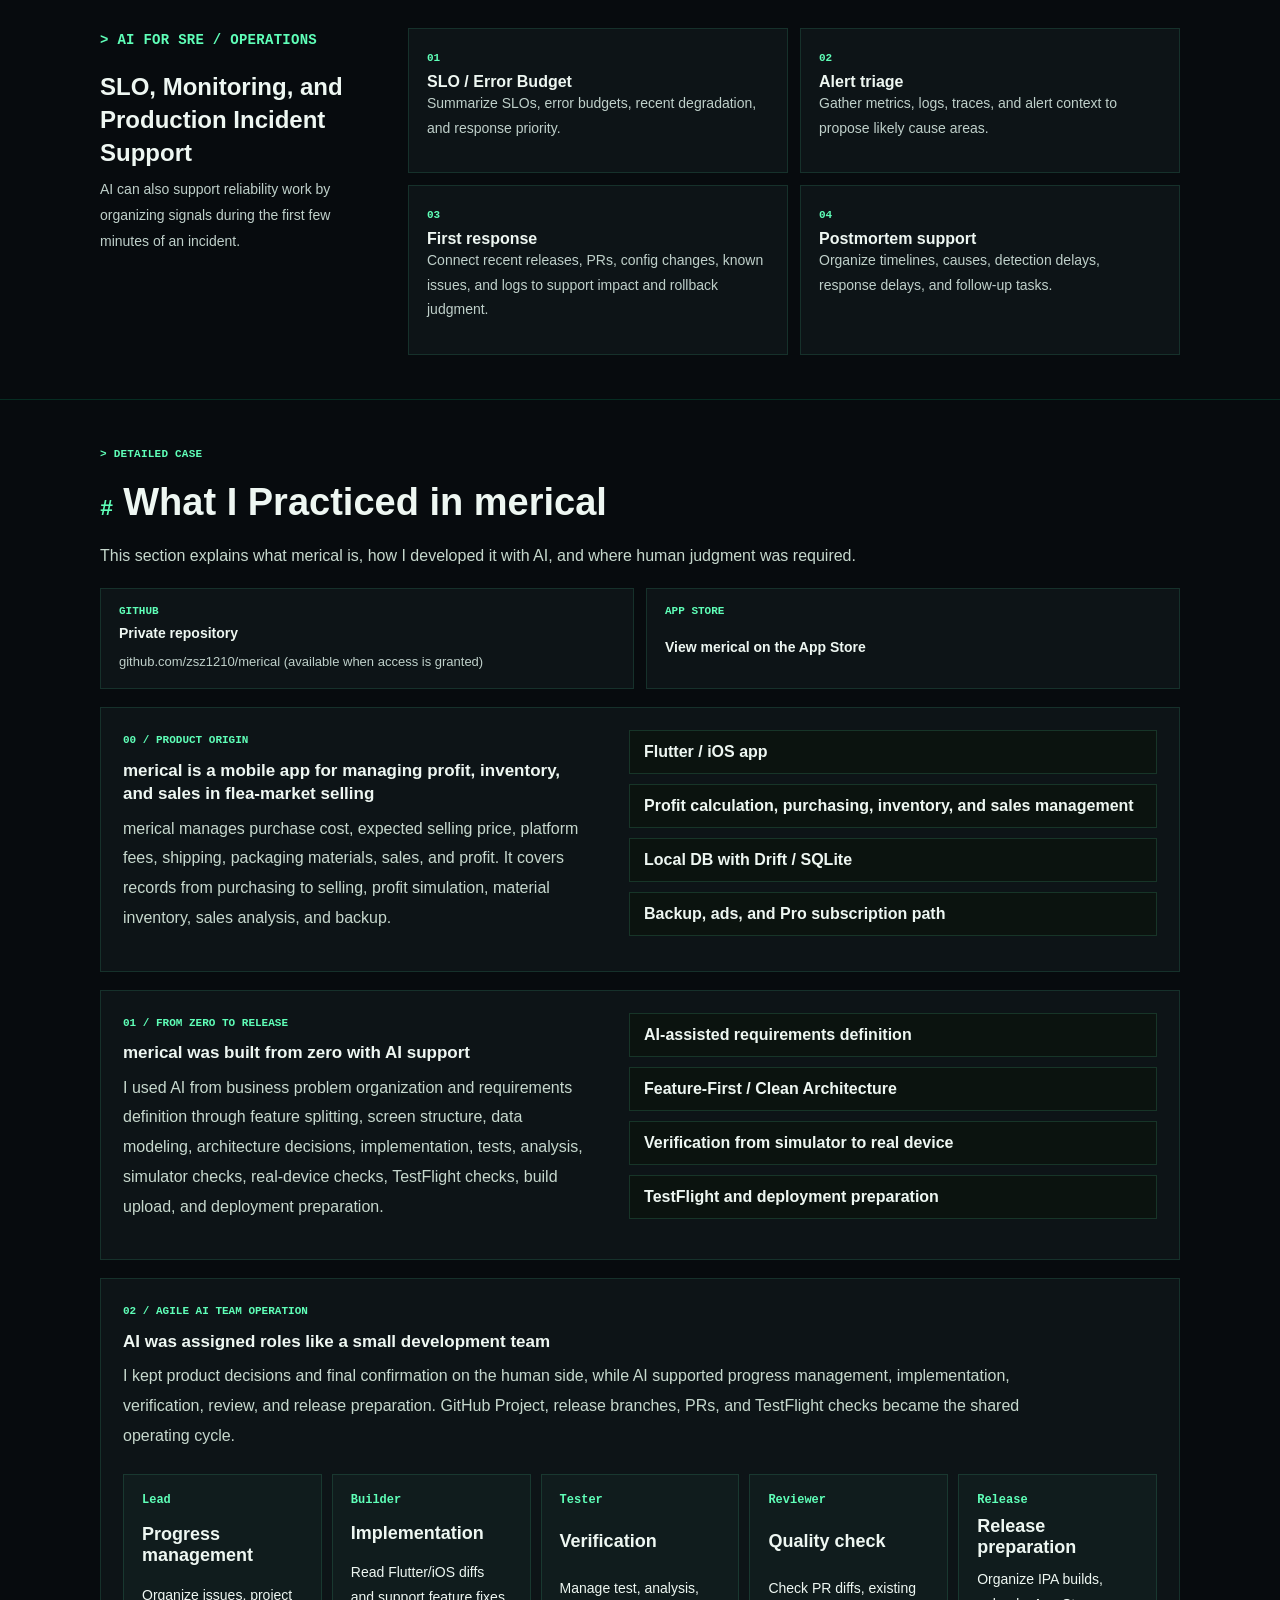
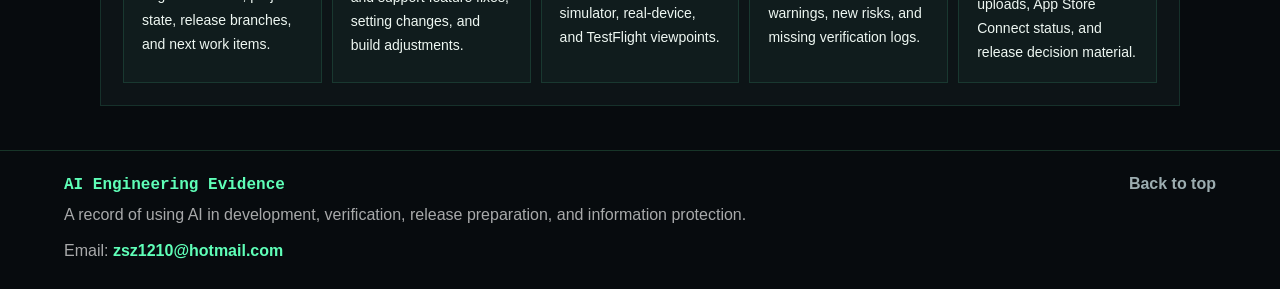
==== commit 7cda82b8: "Match AI page navigation styling" ====
--- a/ai-en.html
+++ b/ai-en.html
@@ -9,7 +9,7 @@
       content="A practical record of using AI agents, GitHub, Mac mini, Codex, and local workflows to support development, quality verification, releases, and information protection."
     >
     <meta name="robots" content="noindex,nofollow">
-    <link rel="stylesheet" href="./styles.css?v=5">
+    <link rel="stylesheet" href="./styles.css?v=8">
   </head>
   <body class="portfolio-redesign ai-redesign lang-en">
     <header class="site-header">
@@ -18,7 +18,7 @@
         <span>AI Engineering Evidence</span>
       </a>
       <nav class="nav" aria-label="Primary navigation">
-        <a href="./index-en.html">Profile</a>
+        <a class="nav-profile" href="./index-en.html">Profile</a>
         <a href="#summary">Summary</a>
         <a href="#methods">Methods</a>
         <a href="#architecture">Setup</a>
--- a/styles.css
+++ b/styles.css
@@ -2598,6 +2598,30 @@
   font-size: 15px;
 }
 
+.ai-material-callout {
+  display: grid;
+  grid-template-columns: minmax(0, 1fr) auto;
+  gap: 24px;
+  align-items: center;
+  margin: 22px 0 18px;
+  padding: 20px;
+  background: rgba(95, 255, 184, 0.06);
+  border: 1px solid var(--line-strong);
+}
+
+.ai-material-callout h3 {
+  margin: 8px 0;
+  font-size: 20px;
+}
+
+.ai-material-callout p {
+  max-width: 76ch;
+  margin: 0;
+  color: #bfd0ca;
+  font-size: 14px;
+  line-height: 1.85;
+}
+
 .intro-facts {
   border-left: 1px solid rgba(0, 255, 157, 0.24);
   padding-left: 18px;
@@ -2684,6 +2708,14 @@
 
   .terminal-panel {
     margin-top: 28px;
+  }
+
+  .ai-material-callout {
+    display: block;
+  }
+
+  .ai-material-callout .button {
+    margin-top: 16px;
   }
 
   .intro-body {
@@ -2761,6 +2793,24 @@
 .portfolio-redesign .nav {
   gap: 18px;
   font-size: 12px;
+}
+
+.portfolio-redesign .nav a.nav-ai,
+.portfolio-redesign .nav a.nav-profile {
+  align-self: center;
+  padding: 6px 10px;
+  color: var(--accent);
+  background: rgba(95, 255, 184, 0.08);
+  border: 1px solid var(--line-strong);
+}
+
+.portfolio-redesign .nav a.nav-ai:hover,
+.portfolio-redesign .nav a.nav-ai:focus-visible,
+.portfolio-redesign .nav a.nav-profile:hover,
+.portfolio-redesign .nav a.nav-profile:focus-visible {
+  color: var(--paper);
+  background: var(--accent);
+  border-color: var(--accent);
 }
 
 .portfolio-redesign .hero {
